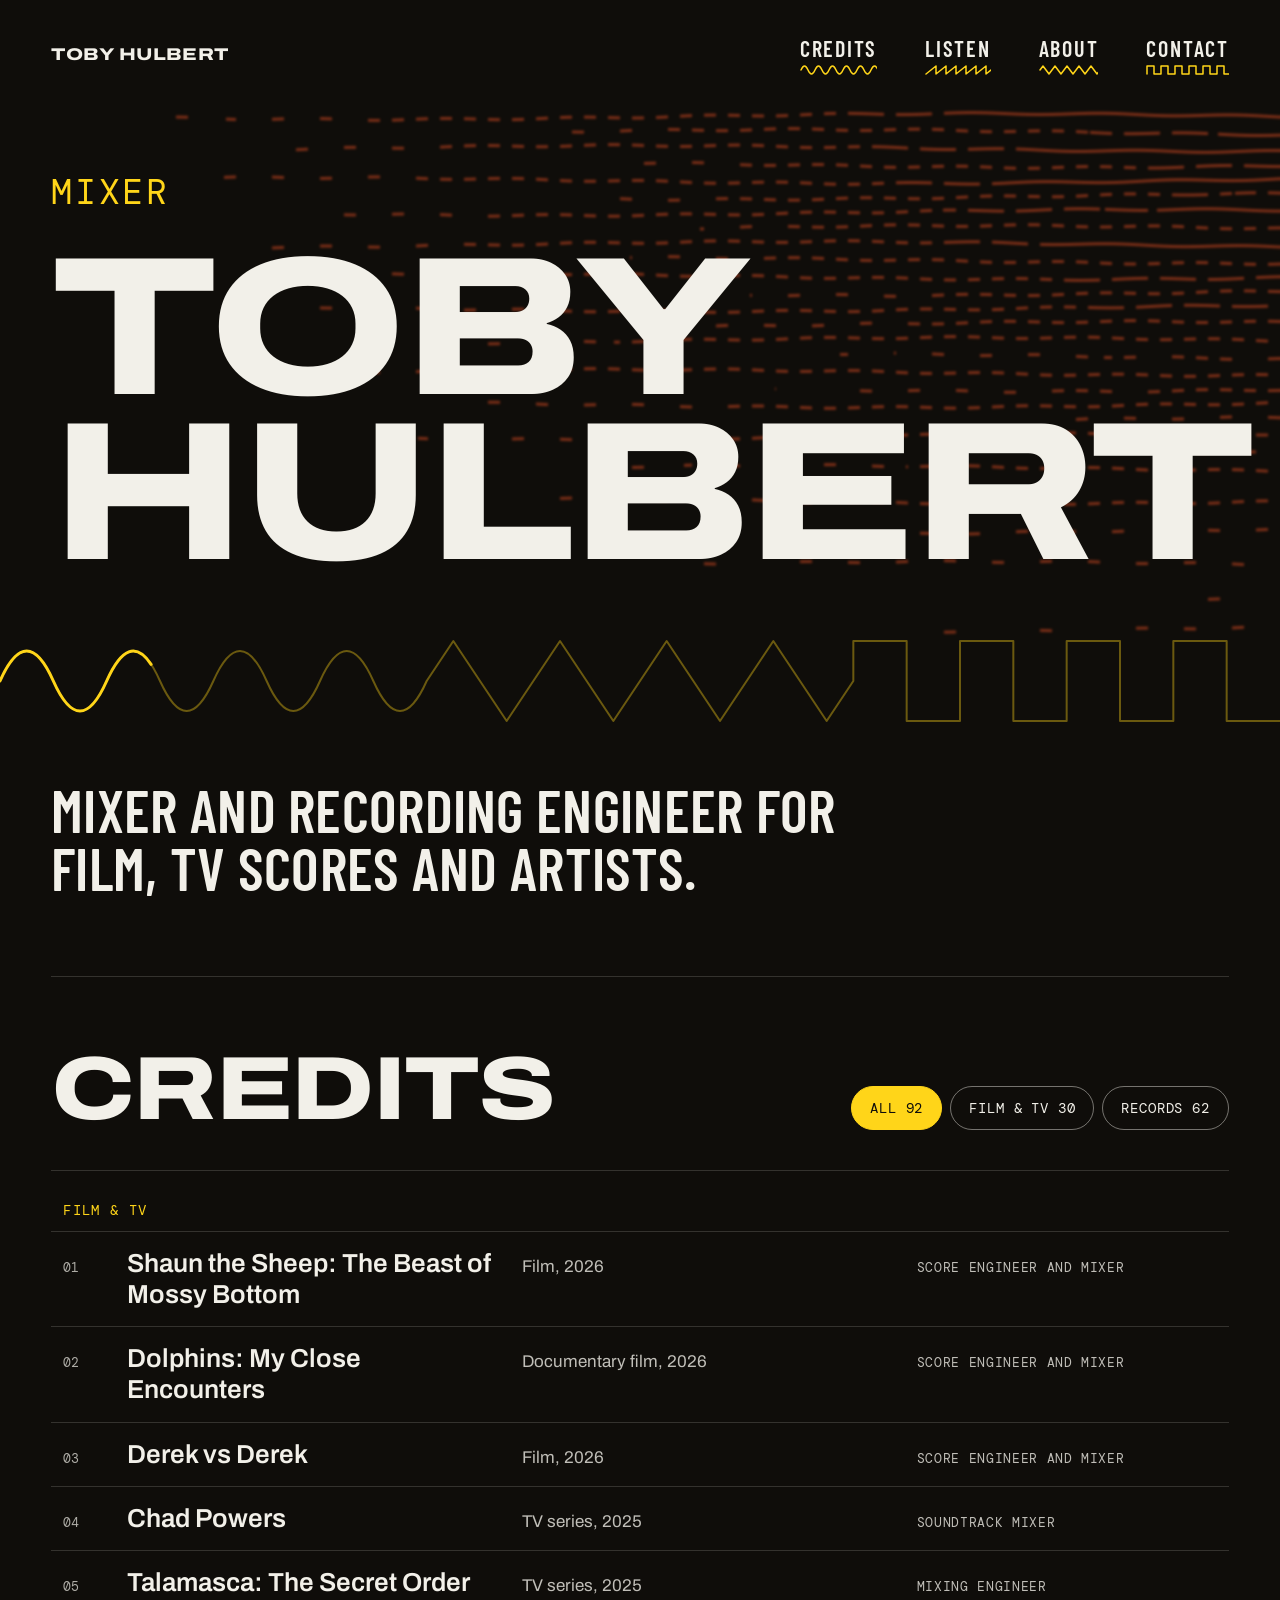
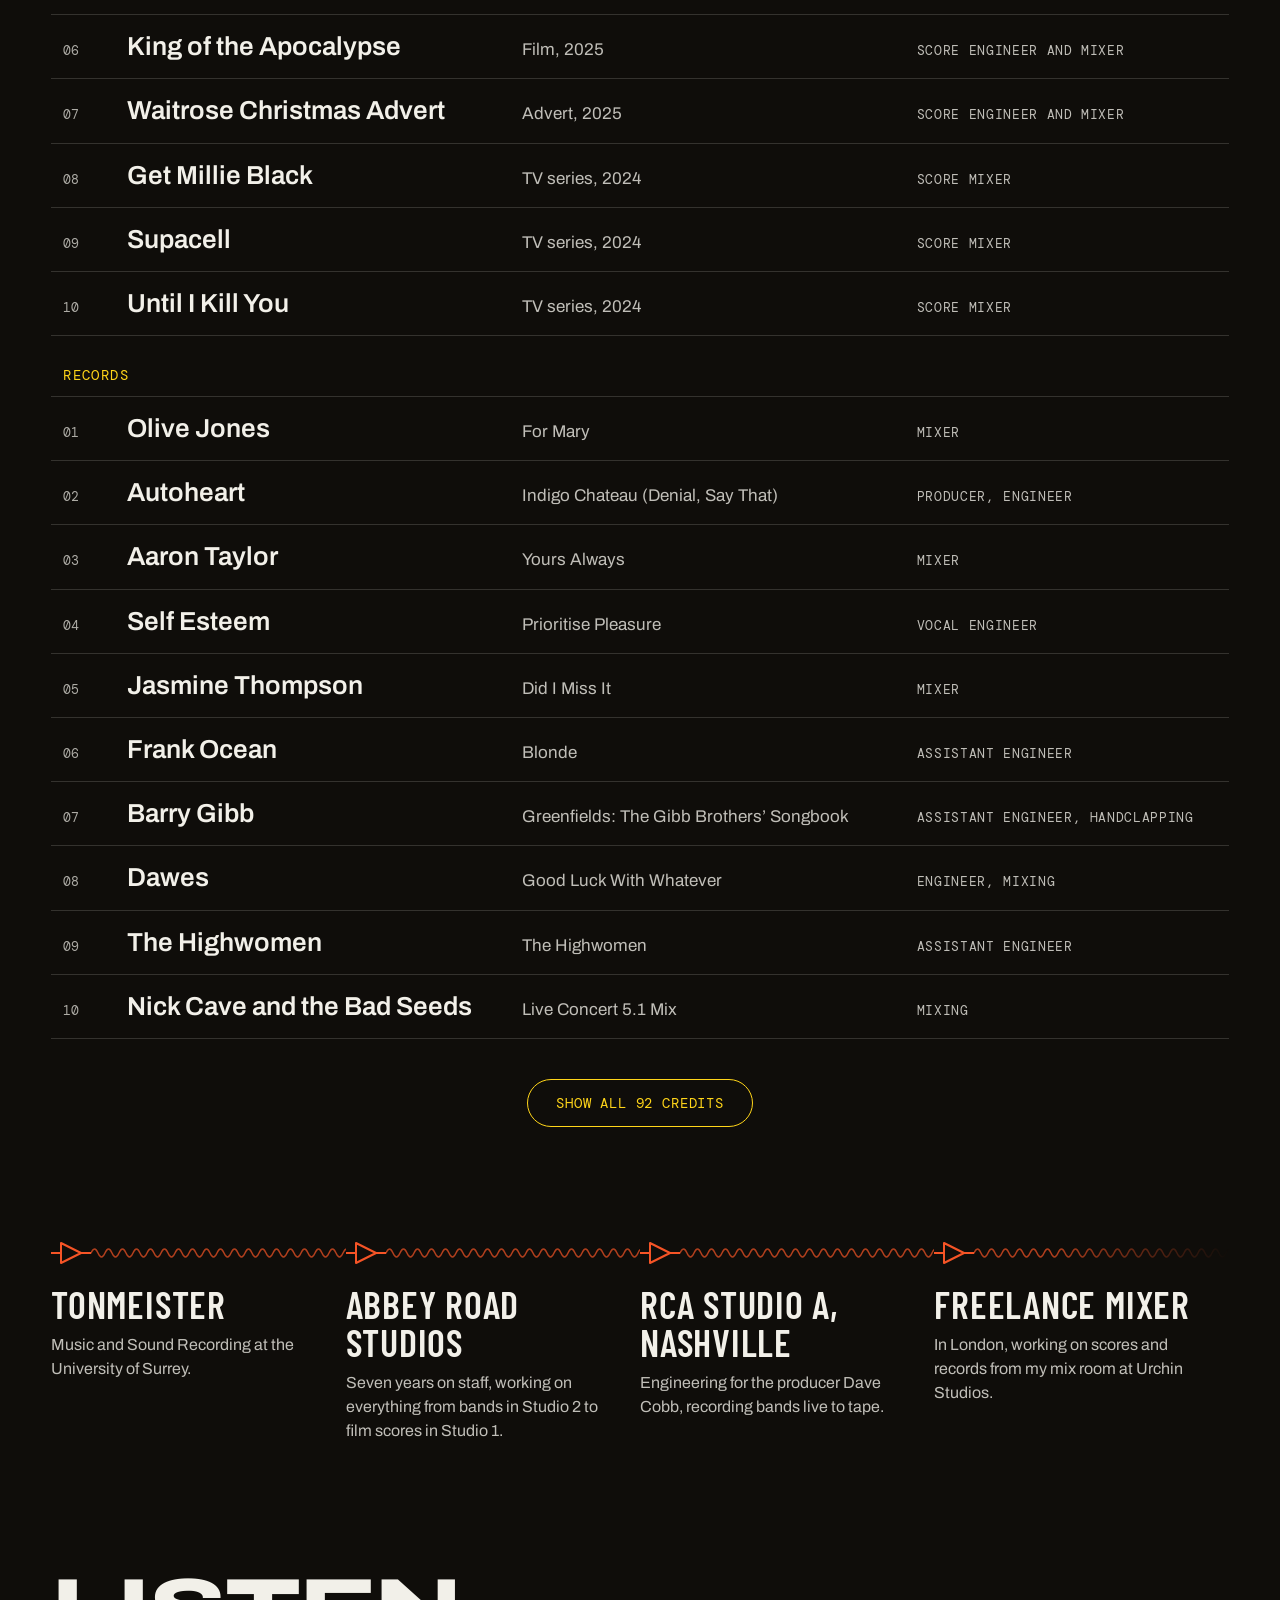
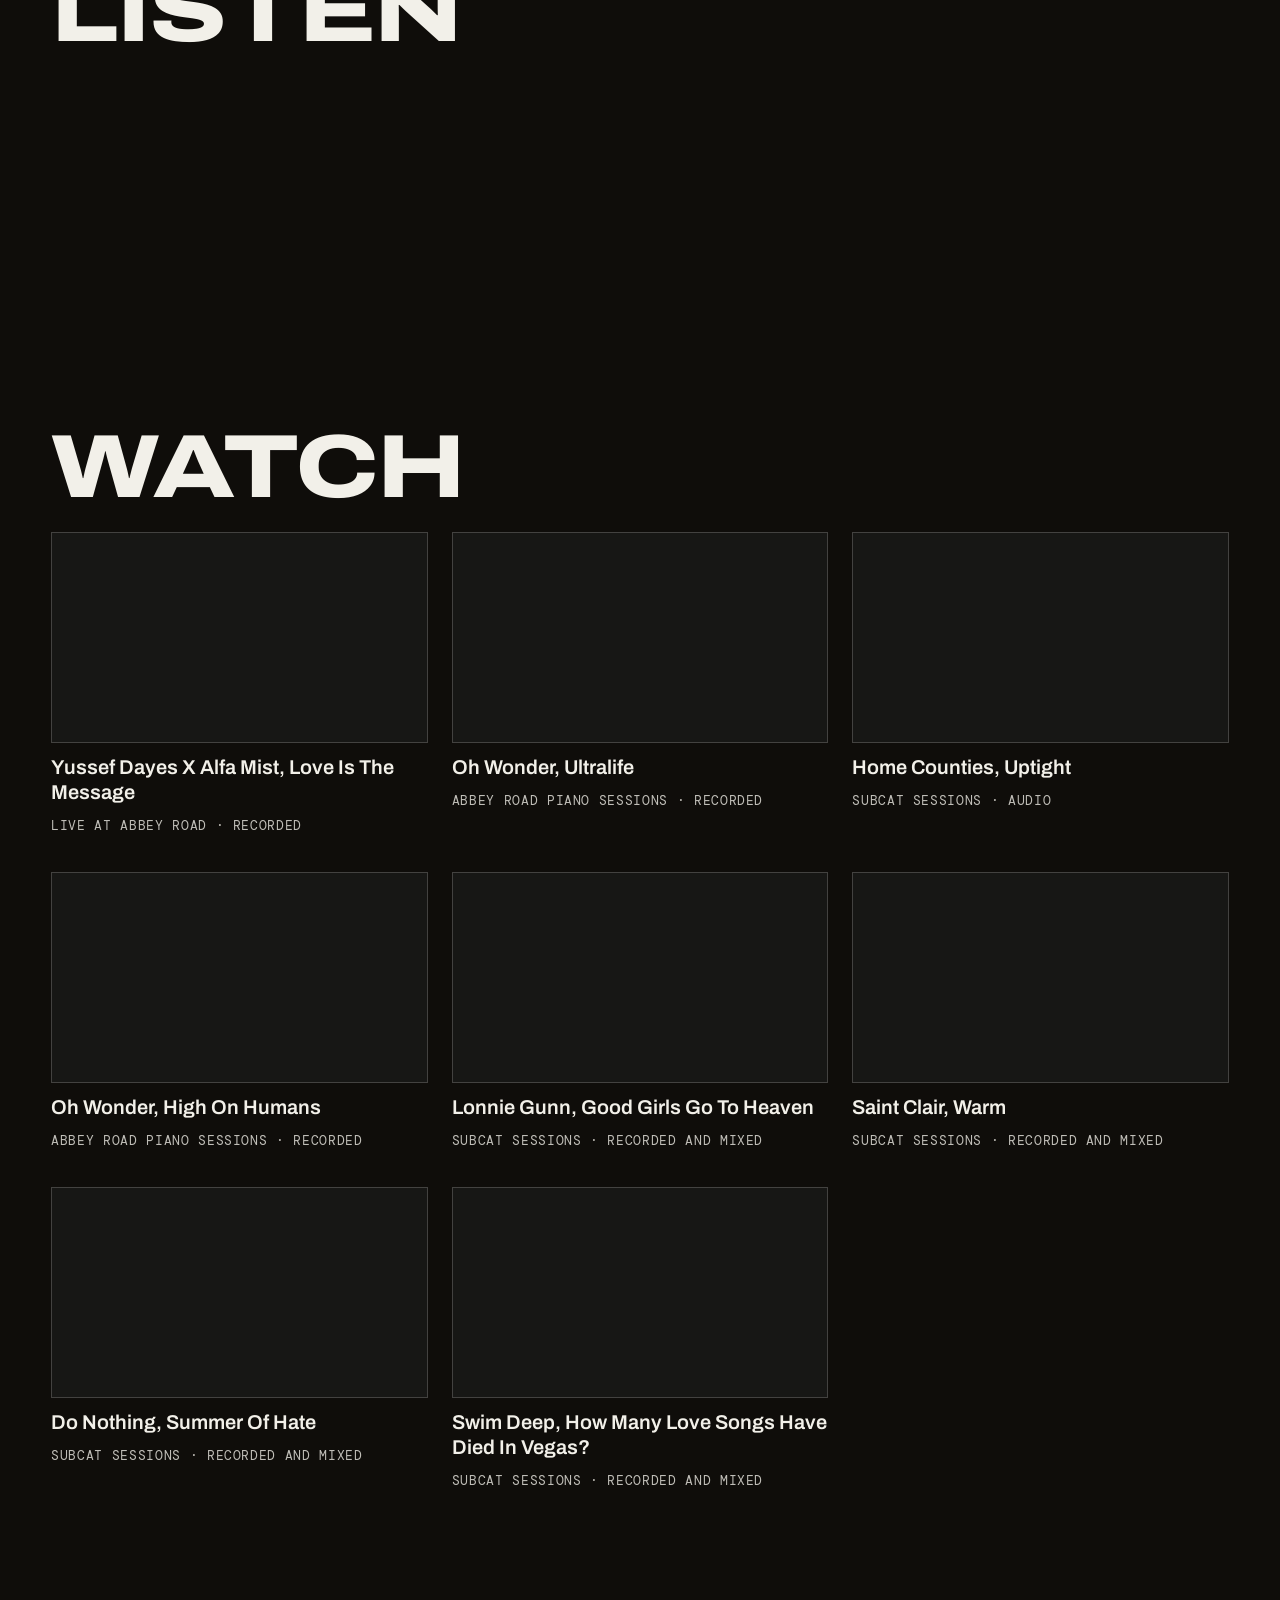
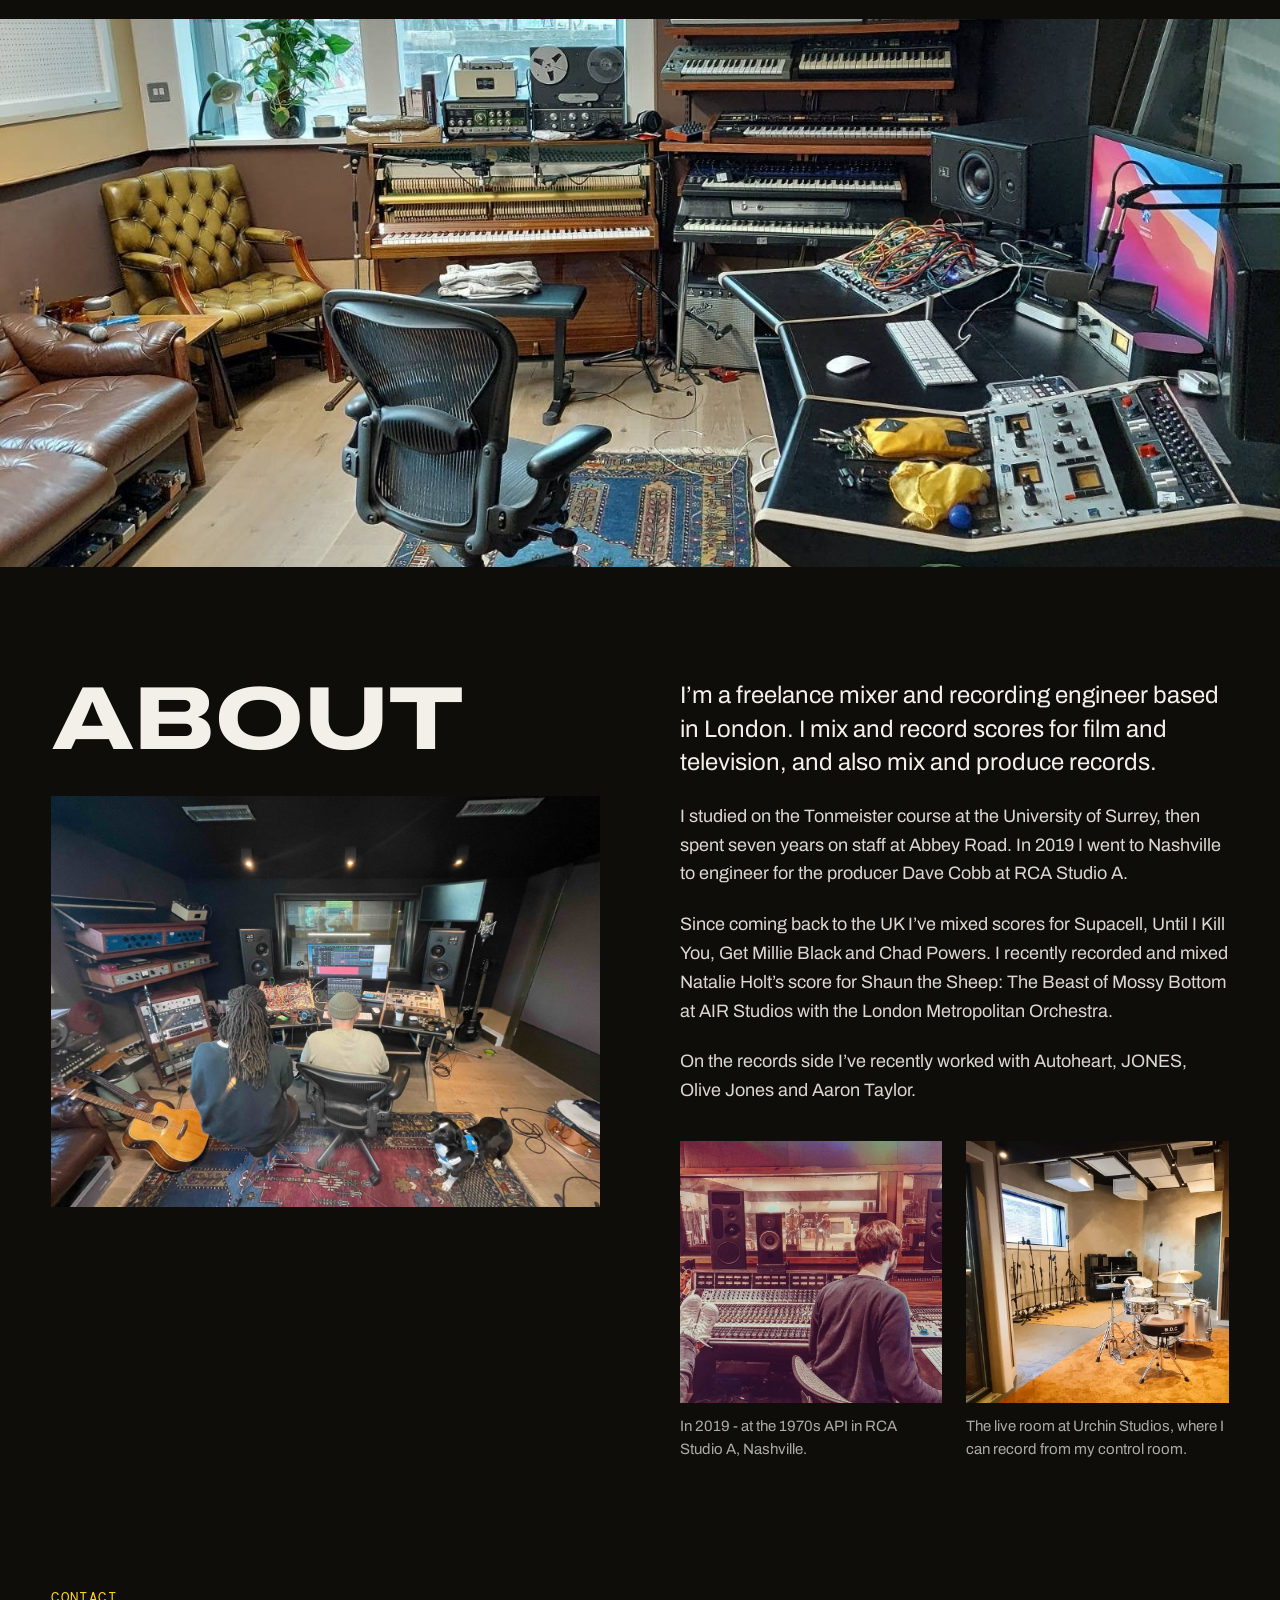
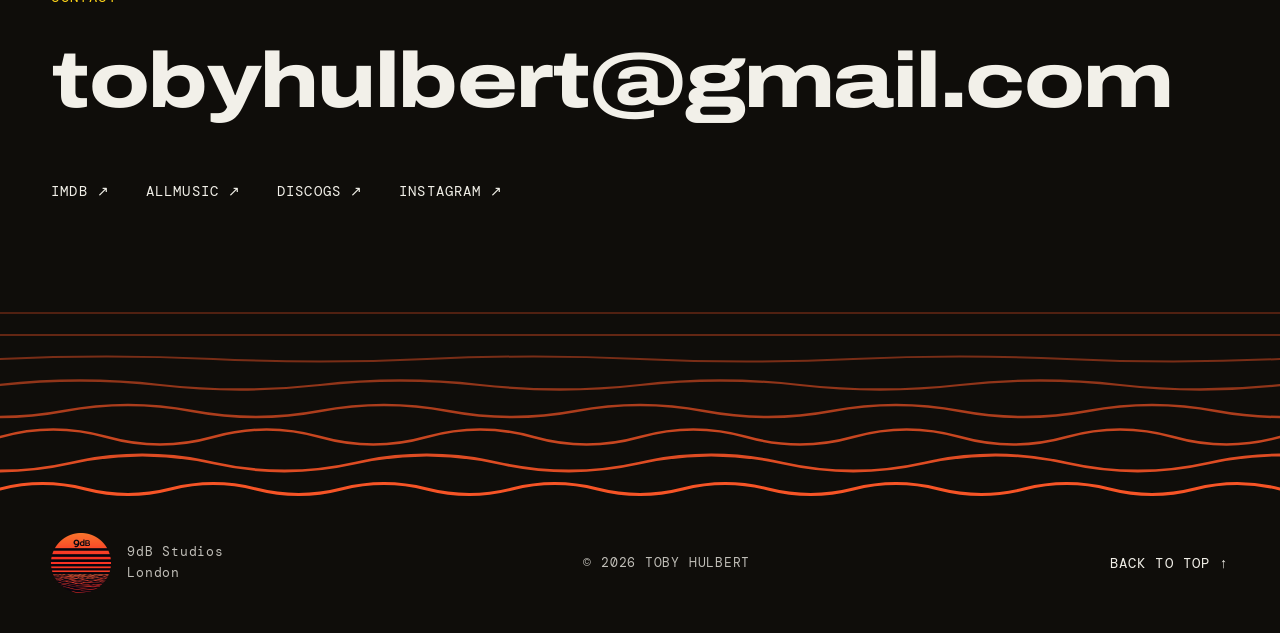
==== docs/index.html @ a00bea87 "Timeline: buffer symbol feeding a sine wave Co-Authored-By: Claude Fable 5.2 <noreply@anthropic.com>" ====
<!doctype html>
<html lang="en-GB">
<head>
<meta charset="utf-8">
<meta name="viewport" content="width=device-width, initial-scale=1">
<title>Toby Hulbert | Mixer</title>
<meta name="description" content="Toby Hulbert is a mixer and recording engineer for film, TV scores and artists, based in London.">
<link rel="canonical" href="https://tobyhulbert.co.uk/">
<meta name="theme-color" content="#0f0d0a">
<meta property="og:type" content="website">
<meta property="og:url" content="https://tobyhulbert.co.uk/">
<meta property="og:title" content="Toby Hulbert | Mixer">
<meta property="og:description" content="Mixer and recording engineer for film, TV scores and artists.">
<meta property="og:image" content="https://tobyhulbert.co.uk/images/site/studio-room.jpg">
<meta name="twitter:card" content="summary_large_image">
<link rel="apple-touch-icon" sizes="180x180" href="favicons/apple-touch-icon.png">
<link rel="icon" type="image/png" sizes="32x32" href="favicons/favicon-32x32.png">
<link rel="icon" type="image/png" sizes="16x16" href="favicons/favicon-16x16.png">
<link rel="shortcut icon" href="favicons/favicon.ico">
<link rel="preconnect" href="https://fonts.googleapis.com">
<link rel="preconnect" href="https://fonts.gstatic.com" crossorigin>
<link rel="stylesheet" href="https://fonts.googleapis.com/css2?family=Archivo:wdth,wght@62..125,100..900&family=Barlow+Condensed:wght@500;600&family=DM+Mono:wght@400;500&display=swap">
<link rel="stylesheet" href="css/site.css">
</head>
<body>

<header class="site-header pad">
  <div class="wrap">
    <a class="site-name" href="#top">Toby Hulbert</a>
    <nav class="site-nav" aria-label="Sections">
      <a href="#credits">Credits
        <svg aria-hidden="true"><path d="M1 7 q3.5 -8 7 0 t7 0 t7 0 t7 0 t7 0 t7 0 t7 0 t7 0 t7 0 t7 0 t7 0 t7 0 t7 0 t7 0 t7 0 t7 0"/></svg>
      </a>
      <a href="#listen">Listen
        <svg aria-hidden="true"><path d="M1 11 l10 -8 v8 l10 -8 v8 l10 -8 v8 l10 -8 v8 l10 -8 v8 l10 -8 v8 l10 -8 v8 l10 -8 v8 l10 -8 v8 l10 -8 v8 l10 -8 v8"/></svg>
      </a>
      <a href="#about">About
        <svg aria-hidden="true"><path d="M1 7 l3 -4 l6 8 l6 -8 l6 8 l6 -8 l6 8 l6 -8 l6 8 l6 -8 l6 8 l6 -8 l6 8 l6 -8 l6 8 l6 -8 l6 8 l6 -8 l6 8 l6 -8"/></svg>
      </a>
      <a href="#contact">Contact
        <svg aria-hidden="true"><path d="M1 11 v-8 h7 v8 h7 v-8 h7 v8 h7 v-8 h7 v8 h7 v-8 h7 v8 h7 v-8 h7 v8 h7 v-8 h7 v8 h7 v-8 h7 v8 h7 v-8 h7 v8 h7"/></svg>
      </a>
    </nav>
  </div>
</header>

<main>

<section class="hero" id="top">
  <img class="hero-lines" src="images/site/lines.png" alt="" aria-hidden="true">
  <div class="pad">
    <div class="wrap">
      <p class="tagline">Mixer</p>
      <h1>Toby<br>Hulbert</h1>
    </div>
  </div>
  <div class="hero-wave" aria-hidden="true">
    <svg viewBox="0 0 1440 120" preserveAspectRatio="none">
      <path class="base" d="M0 60 C20 20 40 20 60 60 S100 100 120 60 S160 20 180 60 S220 100 240 60 S280 20 300 60 S340 100 360 60 S400 20 420 60 S460 100 480 60 L510 20 L570 100 L630 20 L690 100 L750 20 L810 100 L870 20 L930 100 L960 60 V20 H1020 V100 H1080 V20 H1140 V100 H1200 V20 H1260 V100 H1320 V20 H1380 V100 H1440"/>
      <path class="pulse" pathLength="1000" d="M0 60 C20 20 40 20 60 60 S100 100 120 60 S160 20 180 60 S220 100 240 60 S280 20 300 60 S340 100 360 60 S400 20 420 60 S460 100 480 60 L510 20 L570 100 L630 20 L690 100 L750 20 L810 100 L870 20 L930 100 L960 60 V20 H1020 V100 H1080 V20 H1140 V100 H1200 V20 H1260 V100 H1320 V20 H1380 V100 H1440"/>
    </svg>
  </div>
  <div class="pad">
    <div class="wrap">
      <p class="statement">Mixer and recording engineer for film, TV scores and artists.</p>
    </div>
  </div>
</section>

<section class="credits pad" id="credits">
  <div class="wrap">
    <div class="credits-head">
      <h2 class="heading">Credits</h2>
      <div class="filters" role="group" aria-label="Filter credits">
        <button class="pill" type="button" data-filter="all" aria-pressed="true">All</button>
        <button class="pill" type="button" data-filter="film" aria-pressed="false">Film &amp; TV</button>
        <button class="pill" type="button" data-filter="records" aria-pressed="false">Records</button>
      </div>
    </div>
    <ol id="credit-list"></ol>
    <button class="pill pill-outline" type="button" id="credit-toggle" aria-expanded="false" hidden>Show all credits</button>
    <noscript><p class="lede">The full credits list needs JavaScript. See <a href="https://www.imdb.com/name/nm4782614/">IMDb</a> for film and TV credits.</p></noscript>
  </div>
</section>

<section class="career pad" aria-label="Career">
  <div class="wrap">
    <ol>
      <li>
        <div class="signal" aria-hidden="true">
          <svg class="buffer" width="40" height="28" viewBox="0 0 40 28"><path d="M0 14 H10 M30 14 H40 M10 4 V24 L30 14 Z"/></svg><svg class="sine" height="28"><path d="M0 14 q3.5 -8 7 0 t7 0 t7 0 t7 0 t7 0 t7 0 t7 0 t7 0 t7 0 t7 0 t7 0 t7 0 t7 0 t7 0 t7 0 t7 0 t7 0 t7 0 t7 0 t7 0 t7 0 t7 0 t7 0 t7 0 t7 0 t7 0 t7 0 t7 0 t7 0 t7 0 t7 0 t7 0 t7 0 t7 0 t7 0 t7 0 t7 0 t7 0 t7 0 t7 0 t7 0 t7 0 t7 0 t7 0 t7 0 t7 0 t7 0 t7 0 t7 0 t7 0 t7 0 t7 0 t7 0 t7 0 t7 0 t7 0 t7 0 t7 0 t7 0 t7 0 t7 0 t7 0 t7 0 t7 0 t7 0 t7 0 t7 0 t7 0 t7 0 t7 0 t7 0 t7 0 t7 0 t7 0 t7 0 t7 0 t7 0 t7 0 t7 0 t7 0 t7 0 t7 0 t7 0 t7 0 t7 0 t7 0 t7 0 t7 0 t7 0 t7 0 t7 0"/></svg>
        </div>
        <div class="step">
          <h3>Tonmeister</h3>
          <p>Music and Sound Recording at the University of Surrey.</p>
        </div>
      </li>
      <li>
        <div class="signal" aria-hidden="true">
          <svg class="buffer" width="40" height="28" viewBox="0 0 40 28"><path d="M0 14 H10 M30 14 H40 M10 4 V24 L30 14 Z"/></svg><svg class="sine" height="28"><path d="M0 14 q3.5 -8 7 0 t7 0 t7 0 t7 0 t7 0 t7 0 t7 0 t7 0 t7 0 t7 0 t7 0 t7 0 t7 0 t7 0 t7 0 t7 0 t7 0 t7 0 t7 0 t7 0 t7 0 t7 0 t7 0 t7 0 t7 0 t7 0 t7 0 t7 0 t7 0 t7 0 t7 0 t7 0 t7 0 t7 0 t7 0 t7 0 t7 0 t7 0 t7 0 t7 0 t7 0 t7 0 t7 0 t7 0 t7 0 t7 0 t7 0 t7 0 t7 0 t7 0 t7 0 t7 0 t7 0 t7 0 t7 0 t7 0 t7 0 t7 0 t7 0 t7 0 t7 0 t7 0 t7 0 t7 0 t7 0 t7 0 t7 0 t7 0 t7 0 t7 0 t7 0 t7 0 t7 0 t7 0 t7 0 t7 0 t7 0 t7 0 t7 0 t7 0 t7 0 t7 0 t7 0 t7 0 t7 0 t7 0 t7 0 t7 0 t7 0 t7 0 t7 0"/></svg>
        </div>
        <div class="step">
          <h3>Abbey Road Studios</h3>
          <p>Seven years on staff, working on everything from bands in Studio 2 to film scores in Studio 1.</p>
        </div>
      </li>
      <li>
        <div class="signal" aria-hidden="true">
          <svg class="buffer" width="40" height="28" viewBox="0 0 40 28"><path d="M0 14 H10 M30 14 H40 M10 4 V24 L30 14 Z"/></svg><svg class="sine" height="28"><path d="M0 14 q3.5 -8 7 0 t7 0 t7 0 t7 0 t7 0 t7 0 t7 0 t7 0 t7 0 t7 0 t7 0 t7 0 t7 0 t7 0 t7 0 t7 0 t7 0 t7 0 t7 0 t7 0 t7 0 t7 0 t7 0 t7 0 t7 0 t7 0 t7 0 t7 0 t7 0 t7 0 t7 0 t7 0 t7 0 t7 0 t7 0 t7 0 t7 0 t7 0 t7 0 t7 0 t7 0 t7 0 t7 0 t7 0 t7 0 t7 0 t7 0 t7 0 t7 0 t7 0 t7 0 t7 0 t7 0 t7 0 t7 0 t7 0 t7 0 t7 0 t7 0 t7 0 t7 0 t7 0 t7 0 t7 0 t7 0 t7 0 t7 0 t7 0 t7 0 t7 0 t7 0 t7 0 t7 0 t7 0 t7 0 t7 0 t7 0 t7 0 t7 0 t7 0 t7 0 t7 0 t7 0 t7 0 t7 0 t7 0 t7 0 t7 0 t7 0 t7 0 t7 0"/></svg>
        </div>
        <div class="step">
          <h3>RCA Studio A, Nashville</h3>
          <p>Engineering for the producer Dave Cobb, recording bands live to tape.</p>
        </div>
      </li>
      <li>
        <div class="signal" aria-hidden="true">
          <svg class="buffer" width="40" height="28" viewBox="0 0 40 28"><path d="M0 14 H10 M30 14 H40 M10 4 V24 L30 14 Z"/></svg><svg class="sine" height="28"><path d="M0 14 q3.5 -8 7 0 t7 0 t7 0 t7 0 t7 0 t7 0 t7 0 t7 0 t7 0 t7 0 t7 0 t7 0 t7 0 t7 0 t7 0 t7 0 t7 0 t7 0 t7 0 t7 0 t7 0 t7 0 t7 0 t7 0 t7 0 t7 0 t7 0 t7 0 t7 0 t7 0 t7 0 t7 0 t7 0 t7 0 t7 0 t7 0 t7 0 t7 0 t7 0 t7 0 t7 0 t7 0 t7 0 t7 0 t7 0 t7 0 t7 0 t7 0 t7 0 t7 0 t7 0 t7 0 t7 0 t7 0 t7 0 t7 0 t7 0 t7 0 t7 0 t7 0 t7 0 t7 0 t7 0 t7 0 t7 0 t7 0 t7 0 t7 0 t7 0 t7 0 t7 0 t7 0 t7 0 t7 0 t7 0 t7 0 t7 0 t7 0 t7 0 t7 0 t7 0 t7 0 t7 0 t7 0 t7 0 t7 0 t7 0 t7 0 t7 0 t7 0 t7 0"/></svg>
        </div>
        <div class="step">
          <h3>Freelance Mixer</h3>
          <p>In London, working on scores and records from my mix room at Urchin Studios.</p>
        </div>
      </li>
    </ol>
  </div>
</section>

<section class="listen pad" id="listen">
  <div class="wrap">
    <div class="two-col">
      <div class="stack">
        <h2 class="heading">Listen</h2>
      </div>
      <iframe class="playlist" title="Toby Mixes playlist on Spotify" src="https://open.spotify.com/embed/playlist/4mS1HauKUIBTxwOdk1Ul7H?utm_source=generator&amp;theme=0" loading="lazy" allow="autoplay; clipboard-write; encrypted-media; fullscreen; picture-in-picture"></iframe>
    </div>
    <div class="stack">
      <h2 class="heading">Watch</h2>
      <div class="video-grid" id="video-grid"></div>
    </div>
  </div>
</section>

<img class="wide-photo" src="images/site/studio-room.jpg" alt="The mix room in daylight: the desk on the right, an upright piano and a wall of synths behind it, and a leather armchair by the window" loading="lazy" width="1600" height="900">

<section class="about pad" id="about">
  <div class="wrap two-col">
    <div class="stack">
      <h2 class="heading">About</h2>
      <img class="about-photo" src="images/site/studio-session.jpg" alt="Two people working at the mixing desk, seen from behind, with a dog sitting on the rug" loading="lazy" width="1400" height="1050">
    </div>
    <div class="about-text">
      <p>I’m a freelance mixer and recording engineer based in London. I mix and record scores for film and television, and also mix and produce records.</p>
      <p>I studied on the Tonmeister course at the University of Surrey, then spent seven years on staff at Abbey Road. In 2019 I went to Nashville to engineer for the producer Dave Cobb at RCA Studio A.</p>
      <p>Since coming back to the UK I’ve mixed scores for Supacell, Until I Kill You, Get Millie Black and Chad Powers. I recently recorded and mixed Natalie Holt’s score for Shaun the Sheep: The Beast of Mossy Bottom at AIR Studios with the London Metropolitan Orchestra.</p>
      <p>On the records side I’ve recently worked with Autoheart, JONES, Olive Jones and Aaron Taylor.</p>
      <div class="about-figures">
        <figure>
          <img src="images/site/nashville-desk.jpg" alt="Toby from behind at a large analogue mixing desk, with two musicians visible through the control room window" loading="lazy" width="1062" height="993">
          <figcaption>In 2019 - at the 1970s API in RCA Studio A, Nashville.</figcaption>
        </figure>
        <figure>
          <img src="images/site/live-room.jpg" alt="The live room: a drum kit on an orange rug, an upright piano and a row of microphone stands" loading="lazy" width="1400" height="788">
          <figcaption>The live room at Urchin Studios, where I can record from my control room.</figcaption>
        </figure>
      </div>
    </div>
  </div>
</section>

<section class="contact pad" id="contact">
  <div class="wrap">
    <h2 class="label">Contact</h2>
    <a class="email" href="&#109;&#97;&#105;&#108;&#116;&#111;&#58;&#116;&#111;&#98;&#121;&#104;&#117;&#108;&#98;&#101;&#114;&#116;&#64;&#103;&#109;&#97;&#105;&#108;&#46;&#99;&#111;&#109;">&#116;&#111;&#98;&#121;&#104;&#117;&#108;&#98;&#101;&#114;&#116;&#64;&#103;&#109;&#97;&#105;&#108;&#46;&#99;&#111;&#109;</a>
    <nav class="profiles" aria-label="Profiles">
      <a href="https://www.imdb.com/name/nm4782614/" rel="noopener">IMDb ↗</a>
      <a href="https://www.allmusic.com/artist/toby-hulbert-mn0001698943/credits" rel="noopener">AllMusic ↗</a>
      <a href="https://www.discogs.com/artist/3069150-Toby-Hulbert" rel="noopener">Discogs ↗</a>
      <a href="https://www.instagram.com/toby.hulbert/" rel="noopener">Instagram ↗</a>
    </nav>
  </div>
</section>

</main>

<div class="band" aria-hidden="true">
  <svg viewBox="0 0 1440 200" preserveAspectRatio="none">
    <path d="M0 12 H1440" style="stroke-width:2;stroke-opacity:.28"/>
    <path d="M0 34 H1440" style="stroke-width:2;stroke-opacity:.36"/>
    <path d="M0 58 q120 -5 240 0 t240 0 t240 0 t240 0 t240 0 t240 0" style="stroke-width:2;stroke-opacity:.46"/>
    <path d="M0 84 q90 -9 180 0 t180 0 t180 0 t180 0 t180 0 t180 0 t180 0 t180 0" style="stroke-width:2.25;stroke-opacity:.56"/>
    <path d="M-72 110 q72 12 144 0 t144 0 t144 0 t144 0 t144 0 t144 0 t144 0 t144 0 t144 0 t144 0 t144 0" style="stroke-width:2.5;stroke-opacity:.68"/>
    <path d="M0 136 q60 -15 120 0 t120 0 t120 0 t120 0 t120 0 t120 0 t120 0 t120 0 t120 0 t120 0 t120 0 t120 0" style="stroke-width:2.5;stroke-opacity:.8"/>
    <path d="M-80 162 q80 16 160 0 t160 0 t160 0 t160 0 t160 0 t160 0 t160 0 t160 0 t160 0 t160 0" style="stroke-width:2.75;stroke-opacity:.9"/>
    <path d="M0 188 q48 -11 96 0 t96 0 t96 0 t96 0 t96 0 t96 0 t96 0 t96 0 t96 0 t96 0 t96 0 t96 0 t96 0 t96 0 t96 0" style="stroke-width:3"/>
  </svg>
</div>

<footer class="site-footer pad">
  <div class="wrap">
    <div class="ninedb">
      <img src="images/site/9db-logo.png" alt="9dB Studios logo" width="60" height="60">
      <span>9dB Studios<br>London</span>
    </div>
    <span class="copyright">© <span id="year">2026</span> Toby Hulbert</span>
    <a class="to-top" href="#top">Back to top ↑</a>
  </div>
</footer>

<img id="credit-art" alt="" aria-hidden="true">

<script src="js/credits.js"></script>
<script src="js/site.js"></script>
</body>
</html>
---- docs/css/site.css ----
:root {
  --bg: #0f0d0a;
  --ink: #f2f0e9;
  --ink-soft: #d9d7d0;
  --yellow: #ffd519;
  --orange: #f65426;
  --rule: rgba(242, 240, 233, 0.16);
  --gutter: clamp(20px, 4vw, 56px);
  --display: "Archivo", system-ui, sans-serif;
  --condensed: "Barlow Condensed", "Archivo", sans-serif;
  --mono: "DM Mono", ui-monospace, monospace;
}

* { box-sizing: border-box; }
html { scroll-behavior: smooth; -webkit-text-size-adjust: 100%; }
body {
  margin: 0;
  background: var(--bg);
  color: var(--ink);
  font-family: var(--display);
  overflow-x: hidden;
}
a { color: inherit; text-decoration: none; }
a:hover { color: var(--yellow); }
a:focus-visible, button:focus-visible { outline: 2px solid var(--yellow); outline-offset: 3px; }
img { max-width: 100%; height: auto; }
h1, h2, h3, p, ol { margin: 0; }
ol { list-style: none; padding: 0; }

.wrap { max-width: 1328px; margin: 0 auto; }
.pad { padding-left: var(--gutter); padding-right: var(--gutter); }

.heading {
  font-size: clamp(44px, 7vw, 96px);
  line-height: 0.9;
  font-weight: 800;
  font-stretch: 125%;
  letter-spacing: -0.02em;
  text-transform: uppercase;
}
.label {
  font-family: var(--mono);
  font-size: 14px;
  font-weight: 400;
  letter-spacing: 0.1em;
  text-transform: uppercase;
  color: var(--yellow);
}
.lede { max-width: 480px; font-size: 20px; line-height: 1.5; color: var(--ink-soft); }

/* Header */
.site-header .wrap {
  display: flex; flex-wrap: wrap; align-items: center; justify-content: space-between;
  gap: 16px 32px; padding: 28px 0;
}
.site-name { font-size: 17px; font-weight: 800; font-stretch: 125%; letter-spacing: 0.02em; text-transform: uppercase; }
.site-nav { display: flex; flex-wrap: wrap; gap: 12px 48px; }
.site-nav a {
  position: relative; display: block; padding: 8px 0 20px;
  font-family: var(--condensed); font-size: 22px; font-weight: 600; line-height: 1.1;
  letter-spacing: 0.08em; text-transform: uppercase;
}
.site-nav svg {
  position: absolute; left: 0; bottom: 3px; width: 100%; height: 14px; overflow: hidden;
  fill: none; stroke: var(--yellow); stroke-width: 1.5; stroke-linecap: round; stroke-linejoin: round;
}

/* Hero */
.hero { position: relative; padding: 64px 0 80px; }
.hero-lines {
  position: absolute; z-index: -1; top: 0; right: 0; width: 1200px; max-width: none; height: 600px;
  opacity: 0.5; pointer-events: none; transform-origin: 100% 0;
  animation: wow 11s ease-in-out infinite;
}
.hero .wrap { display: flex; flex-direction: column; gap: 32px; }
.tagline {
  font-family: var(--mono); font-size: clamp(22px, 2.7vw, 38px); line-height: 1.2;
  letter-spacing: 0.08em; text-transform: uppercase; color: var(--yellow);
}
.hero h1 {
  font-size: clamp(60px, 15.4vw, 222px); line-height: 0.84; font-weight: 800; font-stretch: 125%;
  letter-spacing: -0.025em; text-transform: uppercase;
}
.hero-wave { position: relative; height: 120px; margin: 44px 0 40px; }
.hero-wave svg { position: absolute; inset: 0; width: 100%; height: 100%; fill: none; }
.hero-wave path { stroke: var(--yellow); vector-effect: non-scaling-stroke; stroke-linejoin: round; }
.hero-wave .base { stroke-opacity: 0.38; stroke-width: 2; }
.hero-wave .pulse { stroke-width: 3; stroke-linecap: round; stroke-dasharray: 90 910; animation: pulse 7s linear infinite; }
.statement {
  max-width: 860px; font-family: var(--condensed); font-size: clamp(36px, 4.6vw, 66px);
  line-height: 0.98; font-weight: 600; letter-spacing: 0.005em; text-transform: uppercase;
}

/* Credits */
.credits .wrap { padding-top: 72px; border-top: 1px solid var(--rule); display: flex; flex-direction: column; gap: 40px; }
.credits-head { display: flex; flex-wrap: wrap; align-items: flex-end; justify-content: space-between; gap: 24px 40px; }
.filters { display: flex; flex-wrap: wrap; gap: 8px; }
.pill {
  min-height: 44px; padding: 0 18px; border-radius: 999px; border: 1px solid rgba(242, 240, 233, 0.45);
  background: transparent; color: var(--ink); font-family: var(--mono); font-size: 14px;
  letter-spacing: 0.06em; text-transform: uppercase; cursor: pointer;
}
.pill[aria-pressed="true"] { background: var(--yellow); border-color: var(--yellow); color: #0d0d0b; }
.pill-outline { align-self: center; min-height: 48px; padding: 0 28px; border-color: var(--yellow); color: var(--yellow); }
#credit-list { border-bottom: 1px solid var(--rule); }
.credit-heading {
  padding: 30px 12px 12px; border-top: 1px solid var(--rule);
  font-family: var(--mono); font-size: 14px; letter-spacing: 0.1em; text-transform: uppercase; color: var(--yellow);
}
.credit {
  display: flex; flex-wrap: wrap; align-items: baseline; gap: 6px 24px; padding: 16px 12px;
  border-top: 1px solid var(--rule); transition: background 0.18s ease, color 0.18s ease;
}
.credit:hover { background: var(--yellow); color: #0d0d0b; }
.credit-n { flex: 0 0 40px; font-family: var(--mono); font-size: 13px; opacity: 0.7; }
.credit-title { flex: 1 1 300px; font-size: 26px; line-height: 1.2; font-weight: 600; }
.credit-project { flex: 1 1 300px; font-size: 17px; line-height: 1.3; opacity: 0.78; }
.credit-role { flex: 0 1 300px; font-family: var(--mono); font-size: 13px; letter-spacing: 0.05em; text-transform: uppercase; opacity: 0.78; }
.credit:hover .credit-n, .credit:hover .credit-project, .credit:hover .credit-role { opacity: 1; }
#credit-art {
  position: fixed; z-index: 20; top: 0; left: 0; width: 220px; height: auto; max-height: 330px; object-fit: cover;
  pointer-events: none; opacity: 0; transition: opacity 0.15s ease; box-shadow: 0 18px 50px rgba(0, 0, 0, 0.6);
}
#credit-art.is-on { opacity: 1; }

/* Career line */
.career .wrap { padding-top: 112px; }
.career ol { display: grid; grid-template-columns: repeat(auto-fit, minmax(230px, 1fr)); gap: 44px 0; }
.career li { display: flex; flex-direction: column; gap: 18px; }
.signal { display: flex; align-items: center; height: 28px; }
.signal svg { fill: none; stroke: var(--orange); stroke-linecap: round; stroke-linejoin: round; }
.signal .buffer { flex: 0 0 40px; stroke-width: 2; }
.signal .sine { flex: 1 1 auto; min-width: 0; height: 28px; overflow: hidden; stroke-width: 1.5; stroke-opacity: 0.7; }
.career li:last-child .sine { -webkit-mask-image: linear-gradient(90deg, #000 30%, transparent); mask-image: linear-gradient(90deg, #000 30%, transparent); }
.step { display: flex; flex-direction: column; gap: 10px; padding-right: 28px; }
.step h3 { font-family: var(--condensed); font-size: 38px; line-height: 1; font-weight: 600; letter-spacing: 0.02em; text-transform: uppercase; }
.step p { font-size: 16px; line-height: 1.5; opacity: 0.78; }

/* Listen and watch */
.listen .wrap { padding-top: 128px; display: flex; flex-direction: column; gap: 104px; }
.two-col { display: grid; grid-template-columns: repeat(auto-fit, minmax(300px, 1fr)); gap: 40px 80px; align-items: start; }
.stack { display: flex; flex-direction: column; gap: 24px; }
.playlist { width: 100%; height: 352px; border: 0; border-radius: 12px; }
.video-grid { display: grid; grid-template-columns: repeat(auto-fit, minmax(280px, 1fr)); gap: 36px 24px; }
.video { display: flex; flex-direction: column; gap: 12px; }
.video-frame { position: relative; aspect-ratio: 16 / 9; background: #171715; border: 1px solid rgba(242, 240, 233, 0.2); }
.video-frame iframe { position: absolute; inset: 0; width: 100%; height: 100%; border: 0; }
.video-title { font-size: 20px; line-height: 1.25; font-weight: 600; }
.video-note { font-family: var(--mono); font-size: 13px; line-height: 1.4; letter-spacing: 0.05em; text-transform: uppercase; opacity: 0.78; }

/* Photo and about */
.wide-photo { display: block; width: 100%; aspect-ratio: 21 / 9; object-fit: cover; object-position: center 60%; margin-top: 128px; }
.about .wrap { padding-top: 112px; }
.about .stack { gap: 36px; }
.about-photo { display: block; width: 100%; aspect-ratio: 4 / 3; object-fit: cover; }
.about-text { display: flex; flex-direction: column; gap: 22px; font-size: 18px; line-height: 1.6; color: var(--ink-soft); }
.about-text p:first-child { font-size: 24px; line-height: 1.4; color: var(--ink); }
.about-figures { margin-top: 14px; display: grid; grid-template-columns: repeat(auto-fit, minmax(200px, 1fr)); gap: 24px; }
.about-figures figure { margin: 0; display: flex; flex-direction: column; gap: 12px; }
.about-figures img { display: block; width: 100%; aspect-ratio: 1 / 1; object-fit: cover; }
.about-figures figcaption { font-size: 15px; line-height: 1.5; opacity: 0.78; }

/* Contact */
.contact .wrap { padding: 128px 0 88px; display: flex; flex-direction: column; gap: 36px; }
.email { font-size: clamp(26px, 6.1vw, 88px); line-height: 1; font-weight: 800; font-stretch: 125%; letter-spacing: -0.02em; overflow-wrap: anywhere; }
.profiles { display: flex; flex-wrap: wrap; gap: 4px 36px; padding-top: 12px; }
.profiles a, .to-top { display: flex; align-items: center; min-height: 44px; font-family: var(--mono); font-size: 14px; letter-spacing: 0.08em; text-transform: uppercase; }

/* Footer */
.band { height: 200px; }
.band svg { display: block; width: 100%; height: 100%; fill: none; stroke: var(--orange); stroke-linecap: round; }
.band path { vector-effect: non-scaling-stroke; }
.site-footer .wrap {
  padding: 32px 0 40px; display: flex; flex-wrap: wrap; align-items: center; justify-content: space-between;
  gap: 16px 32px; font-family: var(--mono); font-size: 13px; letter-spacing: 0.06em;
}
.ninedb { display: flex; align-items: center; gap: 16px; line-height: 1.6; }
.ninedb img { width: 60px; height: 60px; }
.ninedb span, .copyright { opacity: 0.78; }
.copyright { text-transform: uppercase; }

@keyframes pulse { from { stroke-dashoffset: 1000; } to { stroke-dashoffset: 0; } }
@keyframes wow {
  0%, 100% { transform: translateX(0) skewX(0deg); }
  19% { transform: translateX(-6px) skewX(-0.5deg); }
  37% { transform: translateX(3px) skewX(0.2deg); }
  58% { transform: translateX(-2px) skewX(0.5deg); }
  81% { transform: translateX(5px) skewX(-0.3deg); }
}

@media (max-width: 600px) {
  .hero-lines { width: 640px; height: 320px; opacity: 0.38; }
  .hero-wave { height: 80px; }
  .site-nav { gap: 8px 28px; }
  .site-nav a { font-size: 19px; }
  .credit-title { font-size: 22px; }
  .wide-photo { aspect-ratio: 4 / 3; }
}

@media (prefers-reduced-motion: reduce) {
  html { scroll-behavior: auto; }
  .hero-lines, .hero-wave .pulse { animation: none; }
  .credit, #credit-art { transition: none; }
}
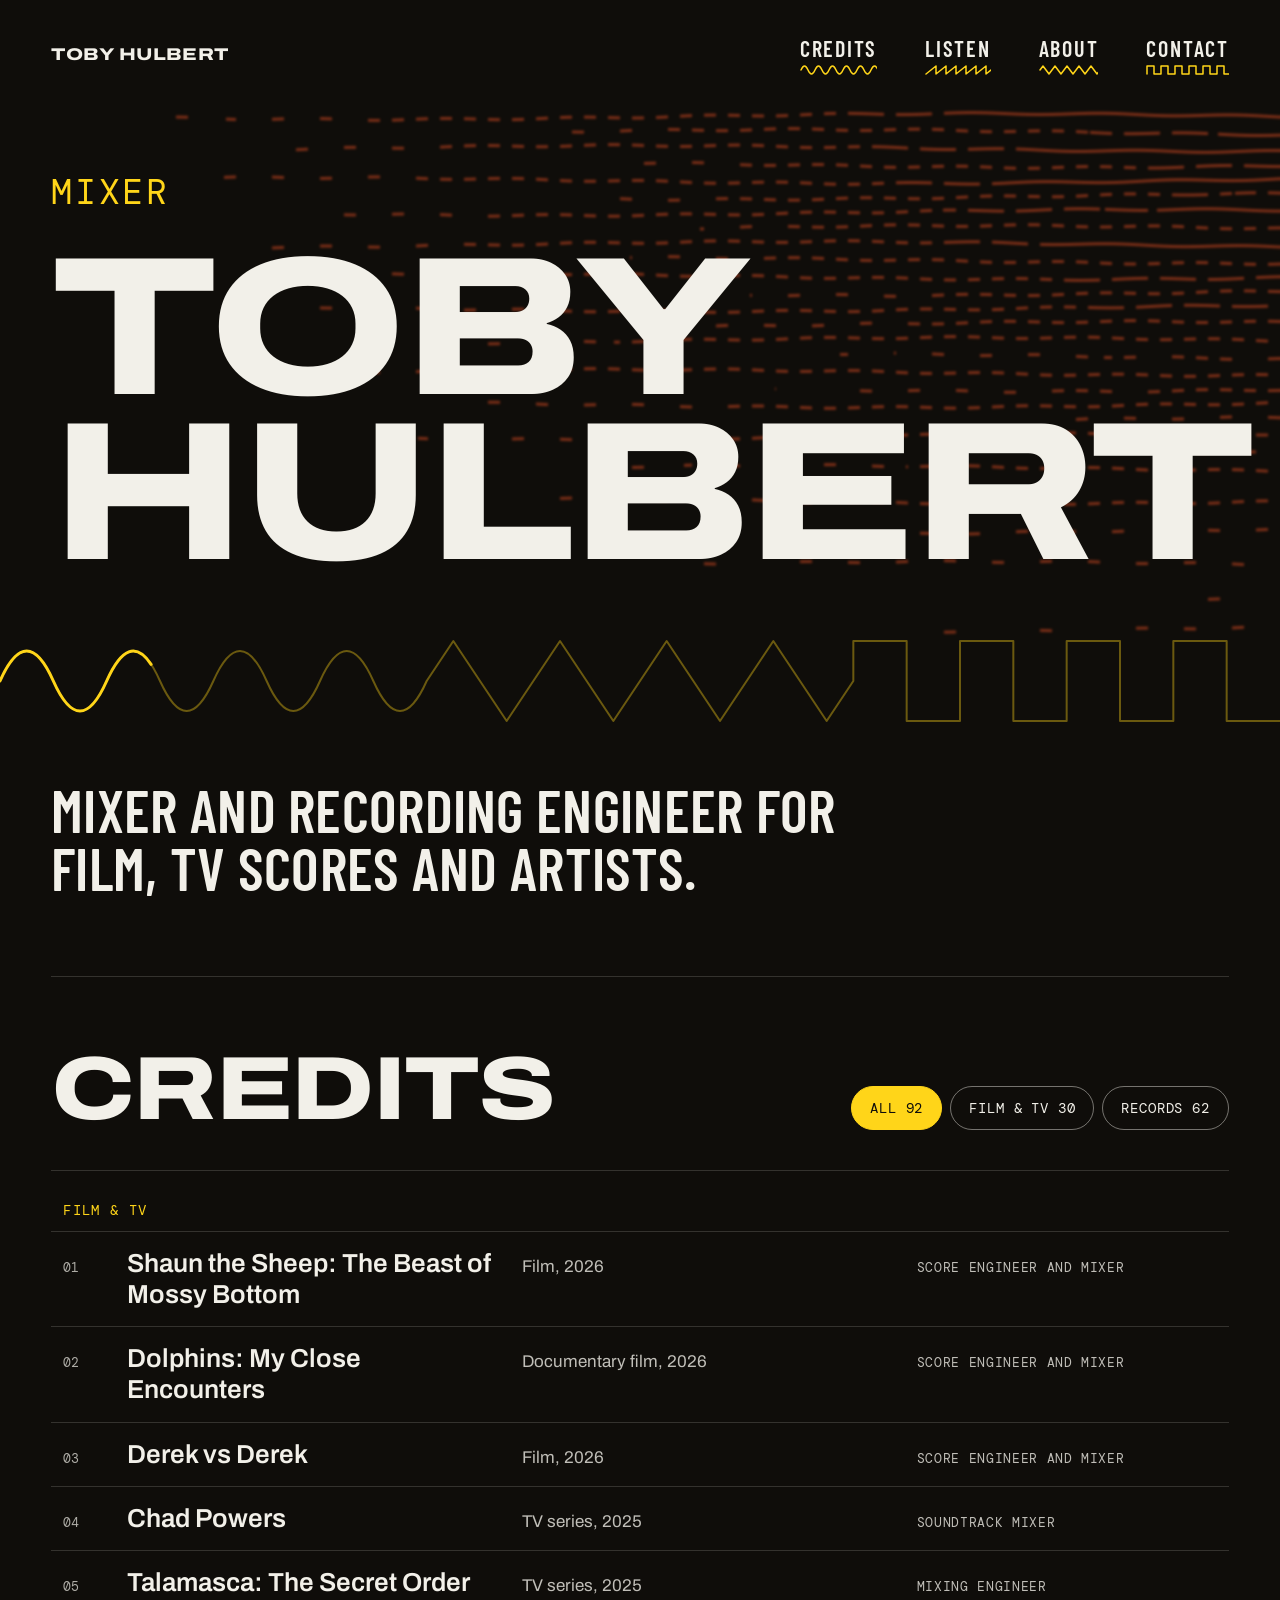
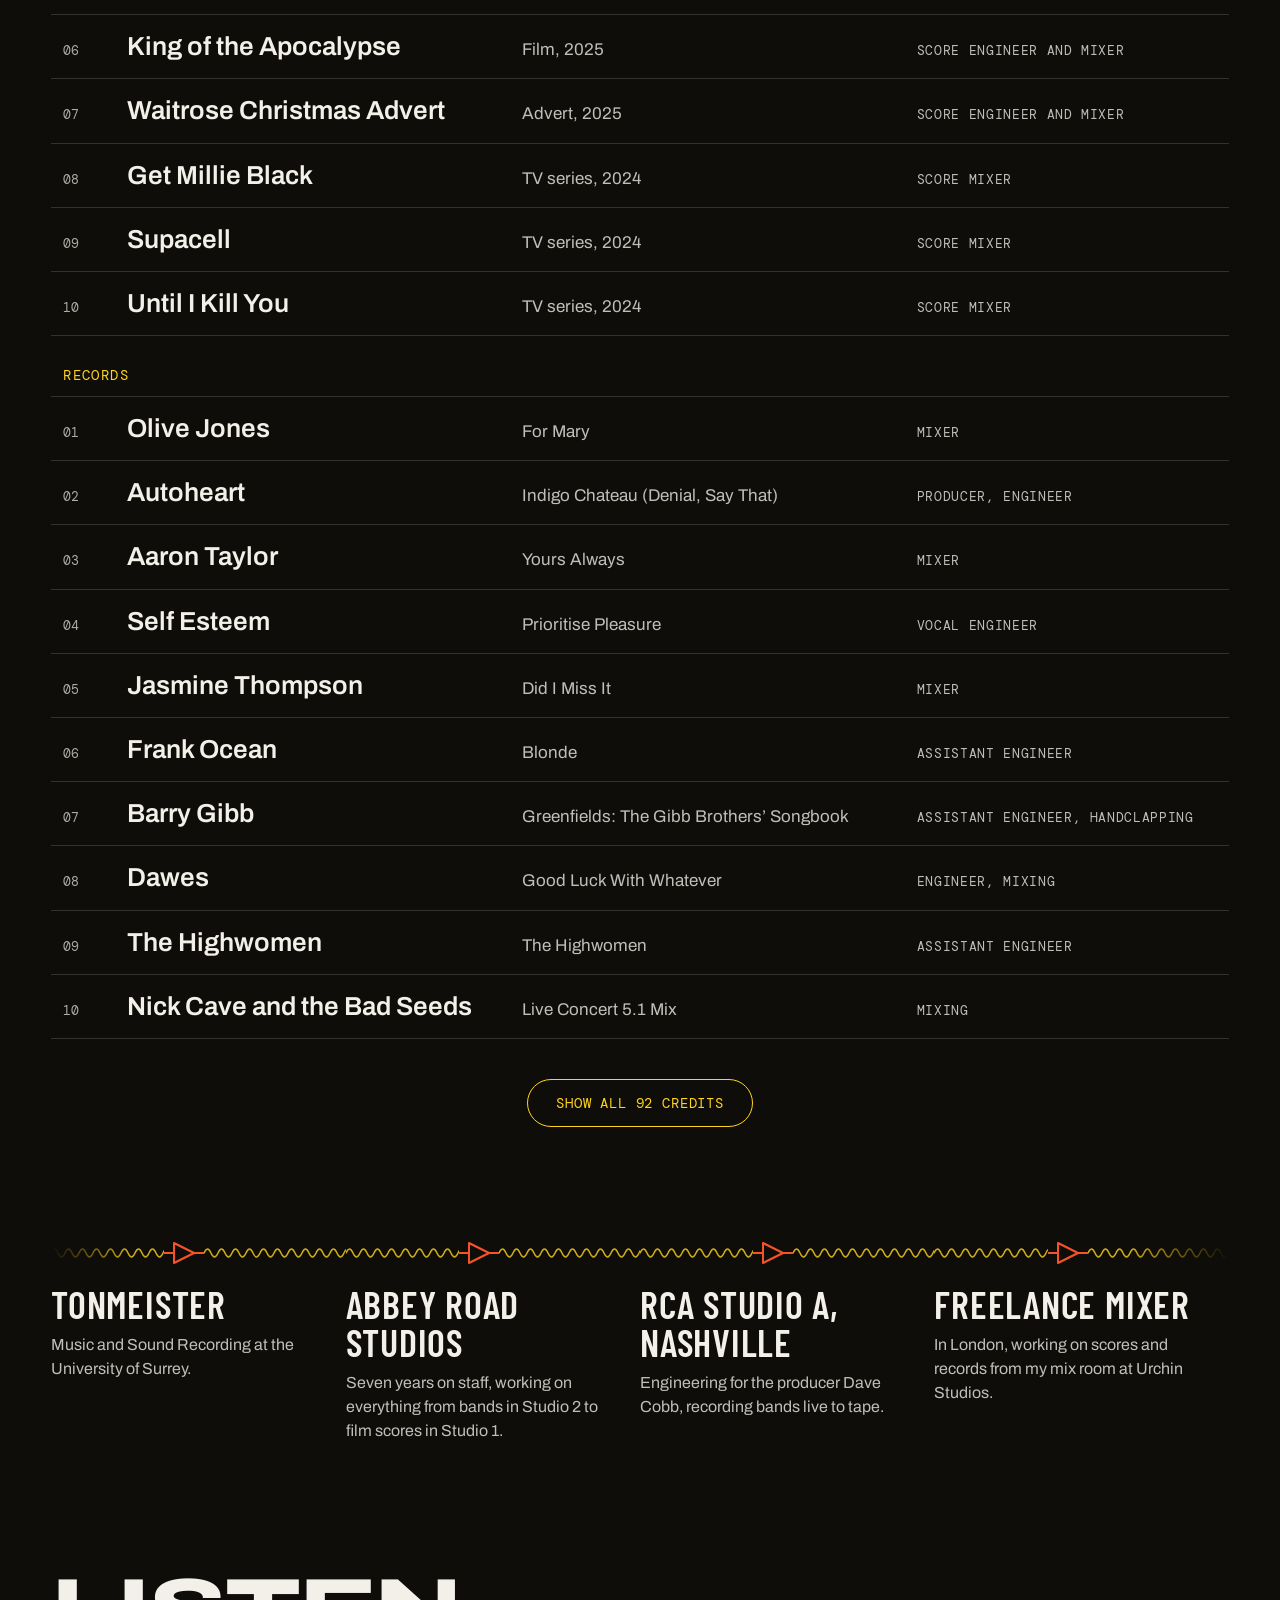
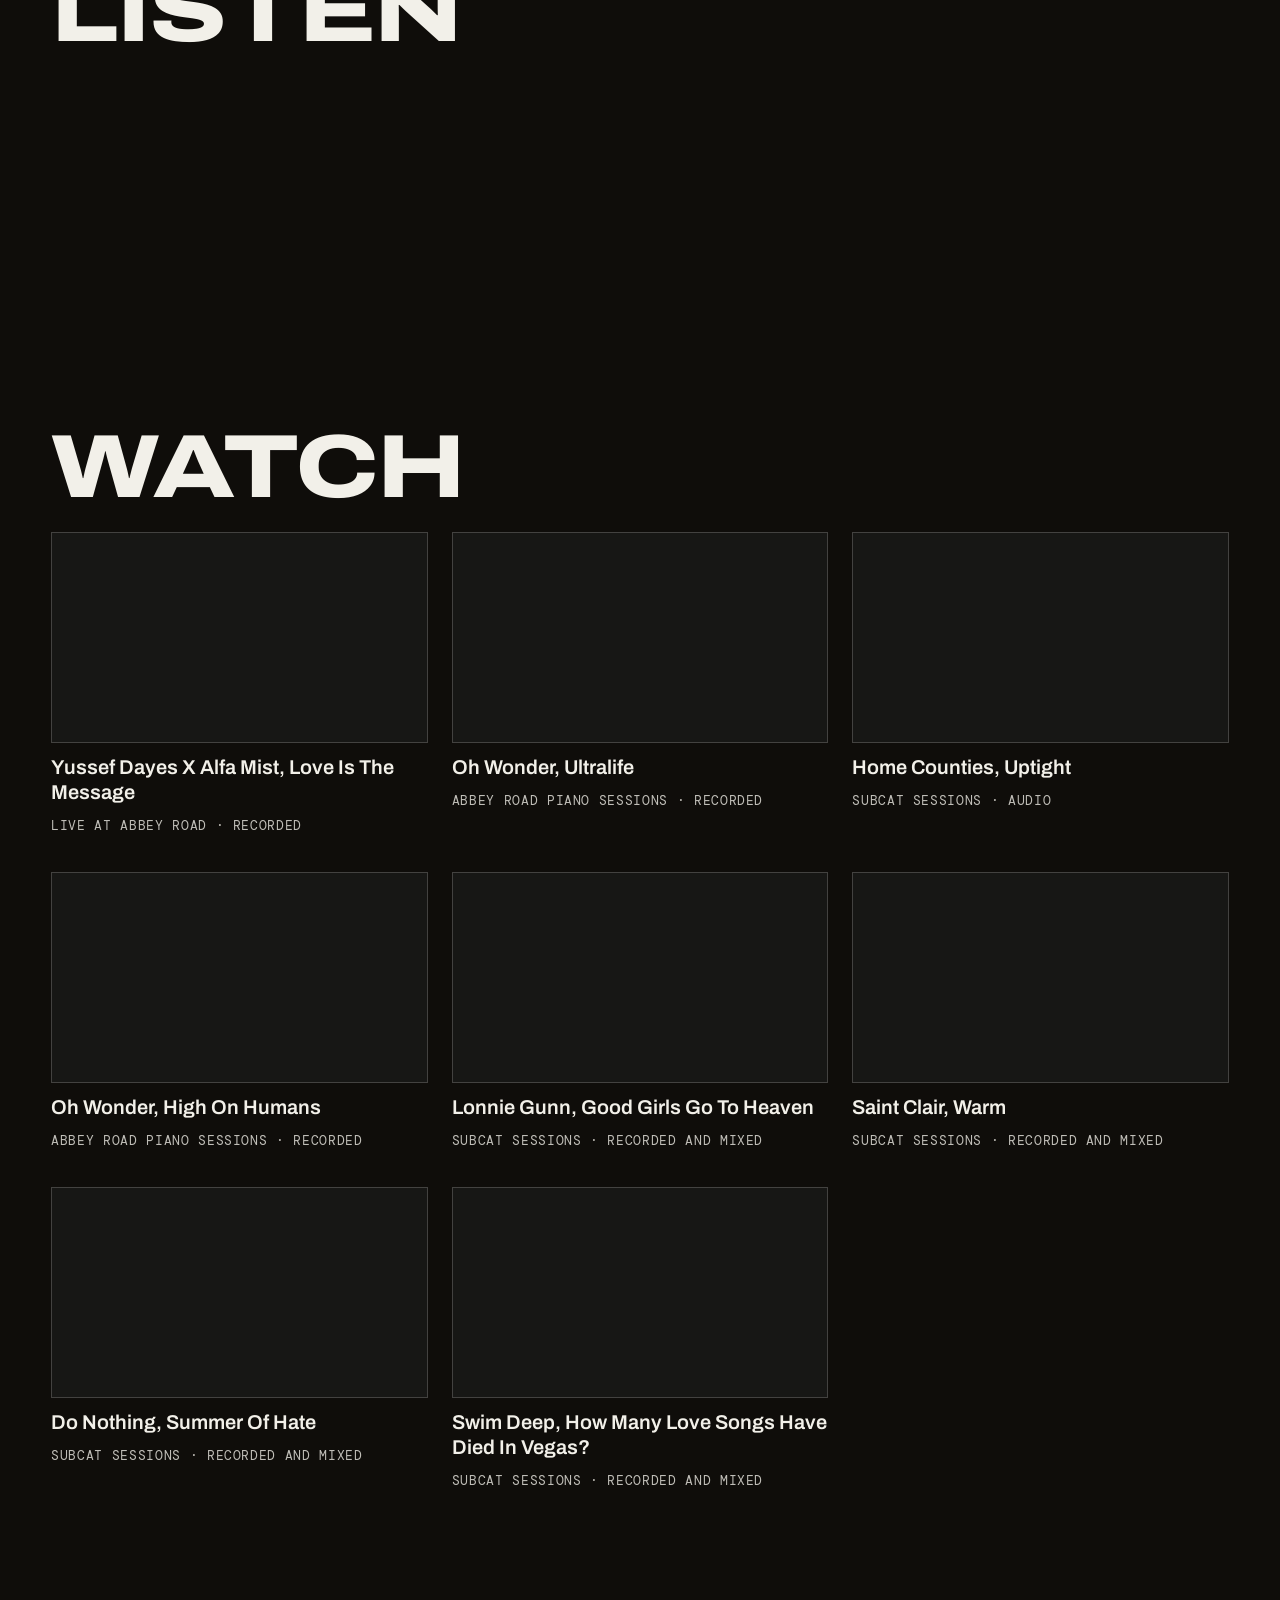
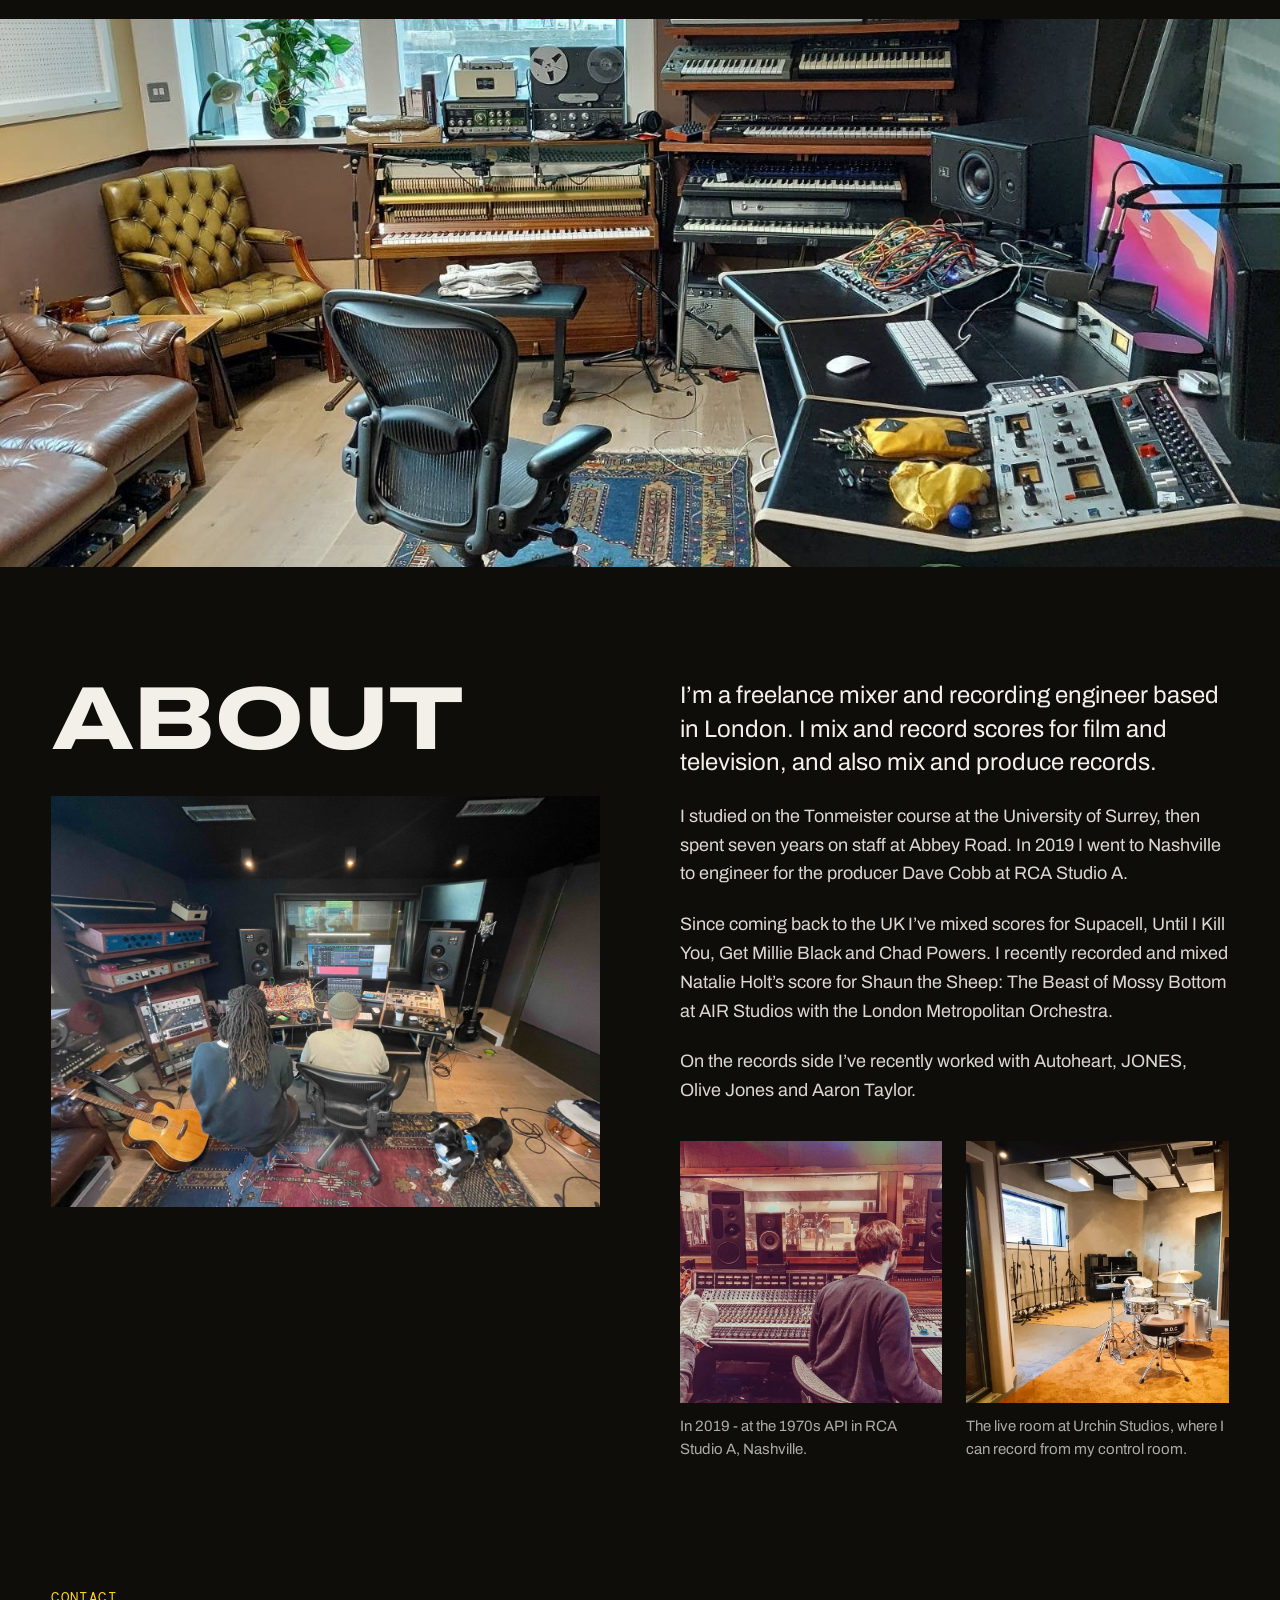
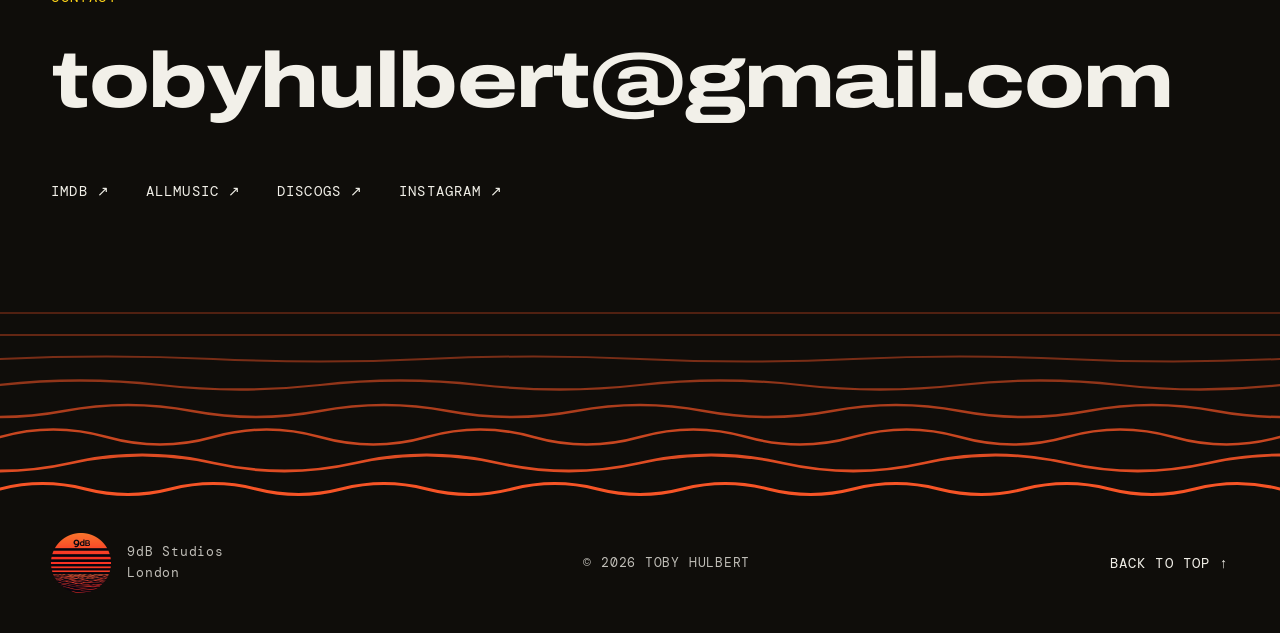
==== commit 6d50789a: "Timeline: centre the buffer symbol, yellow sine waves Co-Authored-By: Claude Fable 5.2 <noreply@anth" ====
--- a/docs/index.html
+++ b/docs/index.html
@@ -88,7 +88,7 @@
     <ol>
       <li>
         <div class="signal" aria-hidden="true">
-          <svg class="buffer" width="40" height="28" viewBox="0 0 40 28"><path d="M0 14 H10 M30 14 H40 M10 4 V24 L30 14 Z"/></svg><svg class="sine" height="28"><path d="M0 14 q3.5 -8 7 0 t7 0 t7 0 t7 0 t7 0 t7 0 t7 0 t7 0 t7 0 t7 0 t7 0 t7 0 t7 0 t7 0 t7 0 t7 0 t7 0 t7 0 t7 0 t7 0 t7 0 t7 0 t7 0 t7 0 t7 0 t7 0 t7 0 t7 0 t7 0 t7 0 t7 0 t7 0 t7 0 t7 0 t7 0 t7 0 t7 0 t7 0 t7 0 t7 0 t7 0 t7 0 t7 0 t7 0 t7 0 t7 0 t7 0 t7 0 t7 0 t7 0 t7 0 t7 0 t7 0 t7 0 t7 0 t7 0 t7 0 t7 0 t7 0 t7 0 t7 0 t7 0 t7 0 t7 0 t7 0 t7 0 t7 0 t7 0 t7 0 t7 0 t7 0 t7 0 t7 0 t7 0 t7 0 t7 0 t7 0 t7 0 t7 0 t7 0 t7 0 t7 0 t7 0 t7 0 t7 0 t7 0 t7 0 t7 0 t7 0 t7 0 t7 0"/></svg>
+          <svg class="sine sine-in" height="28"><path d="M0 14 q3.5 -8 7 0 t7 0 t7 0 t7 0 t7 0 t7 0 t7 0 t7 0 t7 0 t7 0 t7 0 t7 0 t7 0 t7 0 t7 0 t7 0 t7 0 t7 0 t7 0 t7 0 t7 0 t7 0 t7 0 t7 0 t7 0 t7 0 t7 0 t7 0 t7 0 t7 0 t7 0 t7 0 t7 0 t7 0 t7 0 t7 0 t7 0 t7 0 t7 0 t7 0 t7 0 t7 0 t7 0 t7 0 t7 0 t7 0 t7 0 t7 0 t7 0 t7 0 t7 0 t7 0 t7 0 t7 0 t7 0 t7 0 t7 0 t7 0 t7 0 t7 0 t7 0 t7 0 t7 0 t7 0 t7 0 t7 0 t7 0 t7 0 t7 0 t7 0 t7 0 t7 0 t7 0 t7 0 t7 0 t7 0 t7 0 t7 0 t7 0 t7 0 t7 0 t7 0 t7 0 t7 0 t7 0 t7 0 t7 0 t7 0 t7 0 t7 0 t7 0"/></svg><svg class="buffer" width="40" height="28" viewBox="0 0 40 28"><path d="M0 14 H10 M30 14 H40 M10 4 V24 L30 14 Z"/></svg><svg class="sine sine-out" height="28"><path d="M0 14 q3.5 -8 7 0 t7 0 t7 0 t7 0 t7 0 t7 0 t7 0 t7 0 t7 0 t7 0 t7 0 t7 0 t7 0 t7 0 t7 0 t7 0 t7 0 t7 0 t7 0 t7 0 t7 0 t7 0 t7 0 t7 0 t7 0 t7 0 t7 0 t7 0 t7 0 t7 0 t7 0 t7 0 t7 0 t7 0 t7 0 t7 0 t7 0 t7 0 t7 0 t7 0 t7 0 t7 0 t7 0 t7 0 t7 0 t7 0 t7 0 t7 0 t7 0 t7 0 t7 0 t7 0 t7 0 t7 0 t7 0 t7 0 t7 0 t7 0 t7 0 t7 0 t7 0 t7 0 t7 0 t7 0 t7 0 t7 0 t7 0 t7 0 t7 0 t7 0 t7 0 t7 0 t7 0 t7 0 t7 0 t7 0 t7 0 t7 0 t7 0 t7 0 t7 0 t7 0 t7 0 t7 0 t7 0 t7 0 t7 0 t7 0 t7 0 t7 0 t7 0"/></svg>
         </div>
         <div class="step">
           <h3>Tonmeister</h3>
@@ -97,7 +97,7 @@
       </li>
       <li>
         <div class="signal" aria-hidden="true">
-          <svg class="buffer" width="40" height="28" viewBox="0 0 40 28"><path d="M0 14 H10 M30 14 H40 M10 4 V24 L30 14 Z"/></svg><svg class="sine" height="28"><path d="M0 14 q3.5 -8 7 0 t7 0 t7 0 t7 0 t7 0 t7 0 t7 0 t7 0 t7 0 t7 0 t7 0 t7 0 t7 0 t7 0 t7 0 t7 0 t7 0 t7 0 t7 0 t7 0 t7 0 t7 0 t7 0 t7 0 t7 0 t7 0 t7 0 t7 0 t7 0 t7 0 t7 0 t7 0 t7 0 t7 0 t7 0 t7 0 t7 0 t7 0 t7 0 t7 0 t7 0 t7 0 t7 0 t7 0 t7 0 t7 0 t7 0 t7 0 t7 0 t7 0 t7 0 t7 0 t7 0 t7 0 t7 0 t7 0 t7 0 t7 0 t7 0 t7 0 t7 0 t7 0 t7 0 t7 0 t7 0 t7 0 t7 0 t7 0 t7 0 t7 0 t7 0 t7 0 t7 0 t7 0 t7 0 t7 0 t7 0 t7 0 t7 0 t7 0 t7 0 t7 0 t7 0 t7 0 t7 0 t7 0 t7 0 t7 0 t7 0 t7 0 t7 0"/></svg>
+          <svg class="sine sine-in" height="28"><path d="M0 14 q3.5 -8 7 0 t7 0 t7 0 t7 0 t7 0 t7 0 t7 0 t7 0 t7 0 t7 0 t7 0 t7 0 t7 0 t7 0 t7 0 t7 0 t7 0 t7 0 t7 0 t7 0 t7 0 t7 0 t7 0 t7 0 t7 0 t7 0 t7 0 t7 0 t7 0 t7 0 t7 0 t7 0 t7 0 t7 0 t7 0 t7 0 t7 0 t7 0 t7 0 t7 0 t7 0 t7 0 t7 0 t7 0 t7 0 t7 0 t7 0 t7 0 t7 0 t7 0 t7 0 t7 0 t7 0 t7 0 t7 0 t7 0 t7 0 t7 0 t7 0 t7 0 t7 0 t7 0 t7 0 t7 0 t7 0 t7 0 t7 0 t7 0 t7 0 t7 0 t7 0 t7 0 t7 0 t7 0 t7 0 t7 0 t7 0 t7 0 t7 0 t7 0 t7 0 t7 0 t7 0 t7 0 t7 0 t7 0 t7 0 t7 0 t7 0 t7 0 t7 0"/></svg><svg class="buffer" width="40" height="28" viewBox="0 0 40 28"><path d="M0 14 H10 M30 14 H40 M10 4 V24 L30 14 Z"/></svg><svg class="sine sine-out" height="28"><path d="M0 14 q3.5 -8 7 0 t7 0 t7 0 t7 0 t7 0 t7 0 t7 0 t7 0 t7 0 t7 0 t7 0 t7 0 t7 0 t7 0 t7 0 t7 0 t7 0 t7 0 t7 0 t7 0 t7 0 t7 0 t7 0 t7 0 t7 0 t7 0 t7 0 t7 0 t7 0 t7 0 t7 0 t7 0 t7 0 t7 0 t7 0 t7 0 t7 0 t7 0 t7 0 t7 0 t7 0 t7 0 t7 0 t7 0 t7 0 t7 0 t7 0 t7 0 t7 0 t7 0 t7 0 t7 0 t7 0 t7 0 t7 0 t7 0 t7 0 t7 0 t7 0 t7 0 t7 0 t7 0 t7 0 t7 0 t7 0 t7 0 t7 0 t7 0 t7 0 t7 0 t7 0 t7 0 t7 0 t7 0 t7 0 t7 0 t7 0 t7 0 t7 0 t7 0 t7 0 t7 0 t7 0 t7 0 t7 0 t7 0 t7 0 t7 0 t7 0 t7 0 t7 0"/></svg>
         </div>
         <div class="step">
           <h3>Abbey Road Studios</h3>
@@ -106,7 +106,7 @@
       </li>
       <li>
         <div class="signal" aria-hidden="true">
-          <svg class="buffer" width="40" height="28" viewBox="0 0 40 28"><path d="M0 14 H10 M30 14 H40 M10 4 V24 L30 14 Z"/></svg><svg class="sine" height="28"><path d="M0 14 q3.5 -8 7 0 t7 0 t7 0 t7 0 t7 0 t7 0 t7 0 t7 0 t7 0 t7 0 t7 0 t7 0 t7 0 t7 0 t7 0 t7 0 t7 0 t7 0 t7 0 t7 0 t7 0 t7 0 t7 0 t7 0 t7 0 t7 0 t7 0 t7 0 t7 0 t7 0 t7 0 t7 0 t7 0 t7 0 t7 0 t7 0 t7 0 t7 0 t7 0 t7 0 t7 0 t7 0 t7 0 t7 0 t7 0 t7 0 t7 0 t7 0 t7 0 t7 0 t7 0 t7 0 t7 0 t7 0 t7 0 t7 0 t7 0 t7 0 t7 0 t7 0 t7 0 t7 0 t7 0 t7 0 t7 0 t7 0 t7 0 t7 0 t7 0 t7 0 t7 0 t7 0 t7 0 t7 0 t7 0 t7 0 t7 0 t7 0 t7 0 t7 0 t7 0 t7 0 t7 0 t7 0 t7 0 t7 0 t7 0 t7 0 t7 0 t7 0 t7 0"/></svg>
+          <svg class="sine sine-in" height="28"><path d="M0 14 q3.5 -8 7 0 t7 0 t7 0 t7 0 t7 0 t7 0 t7 0 t7 0 t7 0 t7 0 t7 0 t7 0 t7 0 t7 0 t7 0 t7 0 t7 0 t7 0 t7 0 t7 0 t7 0 t7 0 t7 0 t7 0 t7 0 t7 0 t7 0 t7 0 t7 0 t7 0 t7 0 t7 0 t7 0 t7 0 t7 0 t7 0 t7 0 t7 0 t7 0 t7 0 t7 0 t7 0 t7 0 t7 0 t7 0 t7 0 t7 0 t7 0 t7 0 t7 0 t7 0 t7 0 t7 0 t7 0 t7 0 t7 0 t7 0 t7 0 t7 0 t7 0 t7 0 t7 0 t7 0 t7 0 t7 0 t7 0 t7 0 t7 0 t7 0 t7 0 t7 0 t7 0 t7 0 t7 0 t7 0 t7 0 t7 0 t7 0 t7 0 t7 0 t7 0 t7 0 t7 0 t7 0 t7 0 t7 0 t7 0 t7 0 t7 0 t7 0 t7 0"/></svg><svg class="buffer" width="40" height="28" viewBox="0 0 40 28"><path d="M0 14 H10 M30 14 H40 M10 4 V24 L30 14 Z"/></svg><svg class="sine sine-out" height="28"><path d="M0 14 q3.5 -8 7 0 t7 0 t7 0 t7 0 t7 0 t7 0 t7 0 t7 0 t7 0 t7 0 t7 0 t7 0 t7 0 t7 0 t7 0 t7 0 t7 0 t7 0 t7 0 t7 0 t7 0 t7 0 t7 0 t7 0 t7 0 t7 0 t7 0 t7 0 t7 0 t7 0 t7 0 t7 0 t7 0 t7 0 t7 0 t7 0 t7 0 t7 0 t7 0 t7 0 t7 0 t7 0 t7 0 t7 0 t7 0 t7 0 t7 0 t7 0 t7 0 t7 0 t7 0 t7 0 t7 0 t7 0 t7 0 t7 0 t7 0 t7 0 t7 0 t7 0 t7 0 t7 0 t7 0 t7 0 t7 0 t7 0 t7 0 t7 0 t7 0 t7 0 t7 0 t7 0 t7 0 t7 0 t7 0 t7 0 t7 0 t7 0 t7 0 t7 0 t7 0 t7 0 t7 0 t7 0 t7 0 t7 0 t7 0 t7 0 t7 0 t7 0 t7 0"/></svg>
         </div>
         <div class="step">
           <h3>RCA Studio A, Nashville</h3>
@@ -115,7 +115,7 @@
       </li>
       <li>
         <div class="signal" aria-hidden="true">
-          <svg class="buffer" width="40" height="28" viewBox="0 0 40 28"><path d="M0 14 H10 M30 14 H40 M10 4 V24 L30 14 Z"/></svg><svg class="sine" height="28"><path d="M0 14 q3.5 -8 7 0 t7 0 t7 0 t7 0 t7 0 t7 0 t7 0 t7 0 t7 0 t7 0 t7 0 t7 0 t7 0 t7 0 t7 0 t7 0 t7 0 t7 0 t7 0 t7 0 t7 0 t7 0 t7 0 t7 0 t7 0 t7 0 t7 0 t7 0 t7 0 t7 0 t7 0 t7 0 t7 0 t7 0 t7 0 t7 0 t7 0 t7 0 t7 0 t7 0 t7 0 t7 0 t7 0 t7 0 t7 0 t7 0 t7 0 t7 0 t7 0 t7 0 t7 0 t7 0 t7 0 t7 0 t7 0 t7 0 t7 0 t7 0 t7 0 t7 0 t7 0 t7 0 t7 0 t7 0 t7 0 t7 0 t7 0 t7 0 t7 0 t7 0 t7 0 t7 0 t7 0 t7 0 t7 0 t7 0 t7 0 t7 0 t7 0 t7 0 t7 0 t7 0 t7 0 t7 0 t7 0 t7 0 t7 0 t7 0 t7 0 t7 0 t7 0"/></svg>
+          <svg class="sine sine-in" height="28"><path d="M0 14 q3.5 -8 7 0 t7 0 t7 0 t7 0 t7 0 t7 0 t7 0 t7 0 t7 0 t7 0 t7 0 t7 0 t7 0 t7 0 t7 0 t7 0 t7 0 t7 0 t7 0 t7 0 t7 0 t7 0 t7 0 t7 0 t7 0 t7 0 t7 0 t7 0 t7 0 t7 0 t7 0 t7 0 t7 0 t7 0 t7 0 t7 0 t7 0 t7 0 t7 0 t7 0 t7 0 t7 0 t7 0 t7 0 t7 0 t7 0 t7 0 t7 0 t7 0 t7 0 t7 0 t7 0 t7 0 t7 0 t7 0 t7 0 t7 0 t7 0 t7 0 t7 0 t7 0 t7 0 t7 0 t7 0 t7 0 t7 0 t7 0 t7 0 t7 0 t7 0 t7 0 t7 0 t7 0 t7 0 t7 0 t7 0 t7 0 t7 0 t7 0 t7 0 t7 0 t7 0 t7 0 t7 0 t7 0 t7 0 t7 0 t7 0 t7 0 t7 0 t7 0"/></svg><svg class="buffer" width="40" height="28" viewBox="0 0 40 28"><path d="M0 14 H10 M30 14 H40 M10 4 V24 L30 14 Z"/></svg><svg class="sine sine-out" height="28"><path d="M0 14 q3.5 -8 7 0 t7 0 t7 0 t7 0 t7 0 t7 0 t7 0 t7 0 t7 0 t7 0 t7 0 t7 0 t7 0 t7 0 t7 0 t7 0 t7 0 t7 0 t7 0 t7 0 t7 0 t7 0 t7 0 t7 0 t7 0 t7 0 t7 0 t7 0 t7 0 t7 0 t7 0 t7 0 t7 0 t7 0 t7 0 t7 0 t7 0 t7 0 t7 0 t7 0 t7 0 t7 0 t7 0 t7 0 t7 0 t7 0 t7 0 t7 0 t7 0 t7 0 t7 0 t7 0 t7 0 t7 0 t7 0 t7 0 t7 0 t7 0 t7 0 t7 0 t7 0 t7 0 t7 0 t7 0 t7 0 t7 0 t7 0 t7 0 t7 0 t7 0 t7 0 t7 0 t7 0 t7 0 t7 0 t7 0 t7 0 t7 0 t7 0 t7 0 t7 0 t7 0 t7 0 t7 0 t7 0 t7 0 t7 0 t7 0 t7 0 t7 0 t7 0"/></svg>
         </div>
         <div class="step">
           <h3>Freelance Mixer</h3>
--- a/docs/css/site.css
+++ b/docs/css/site.css
@@ -128,10 +128,13 @@
 .career ol { display: grid; grid-template-columns: repeat(auto-fit, minmax(230px, 1fr)); gap: 44px 0; }
 .career li { display: flex; flex-direction: column; gap: 18px; }
 .signal { display: flex; align-items: center; height: 28px; }
-.signal svg { fill: none; stroke: var(--orange); stroke-linecap: round; stroke-linejoin: round; }
-.signal .buffer { flex: 0 0 40px; stroke-width: 2; }
-.signal .sine { flex: 1 1 auto; min-width: 0; height: 28px; overflow: hidden; stroke-width: 1.5; stroke-opacity: 0.7; }
-.career li:last-child .sine { -webkit-mask-image: linear-gradient(90deg, #000 30%, transparent); mask-image: linear-gradient(90deg, #000 30%, transparent); }
+.signal svg { fill: none; stroke-linecap: round; stroke-linejoin: round; }
+.signal .buffer { flex: 0 0 40px; stroke: var(--orange); stroke-width: 2; }
+.signal .sine { min-width: 0; height: 28px; overflow: hidden; stroke: var(--yellow); stroke-width: 1.5; stroke-opacity: 0.8; }
+.signal .sine-in { flex: 1 1 0; }
+.signal .sine-out { flex: 1 1 28px; }
+.career li:first-child .sine-in { -webkit-mask-image: linear-gradient(90deg, transparent, #000 70%); mask-image: linear-gradient(90deg, transparent, #000 70%); }
+.career li:last-child .sine-out { -webkit-mask-image: linear-gradient(90deg, #000 30%, transparent); mask-image: linear-gradient(90deg, #000 30%, transparent); }
 .step { display: flex; flex-direction: column; gap: 10px; padding-right: 28px; }
 .step h3 { font-family: var(--condensed); font-size: 38px; line-height: 1; font-weight: 600; letter-spacing: 0.02em; text-transform: uppercase; }
 .step p { font-size: 16px; line-height: 1.5; opacity: 0.78; }
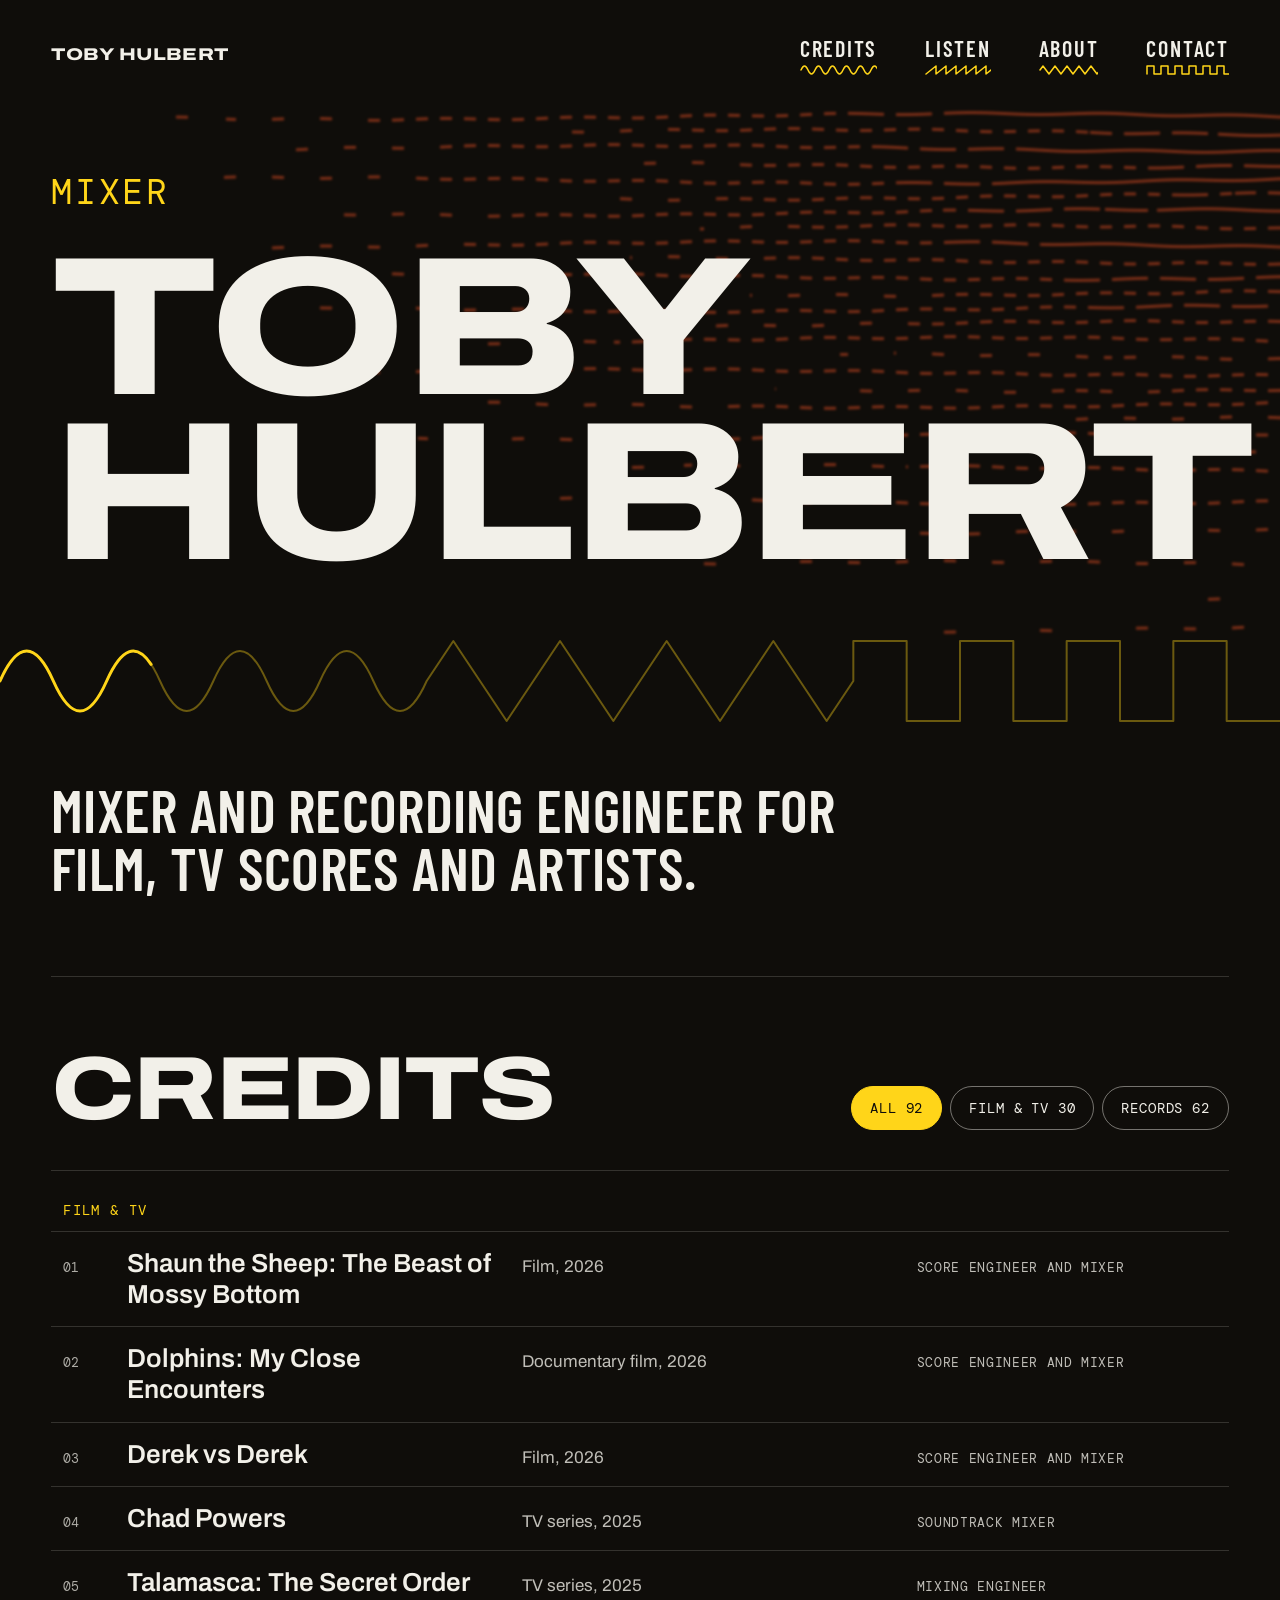
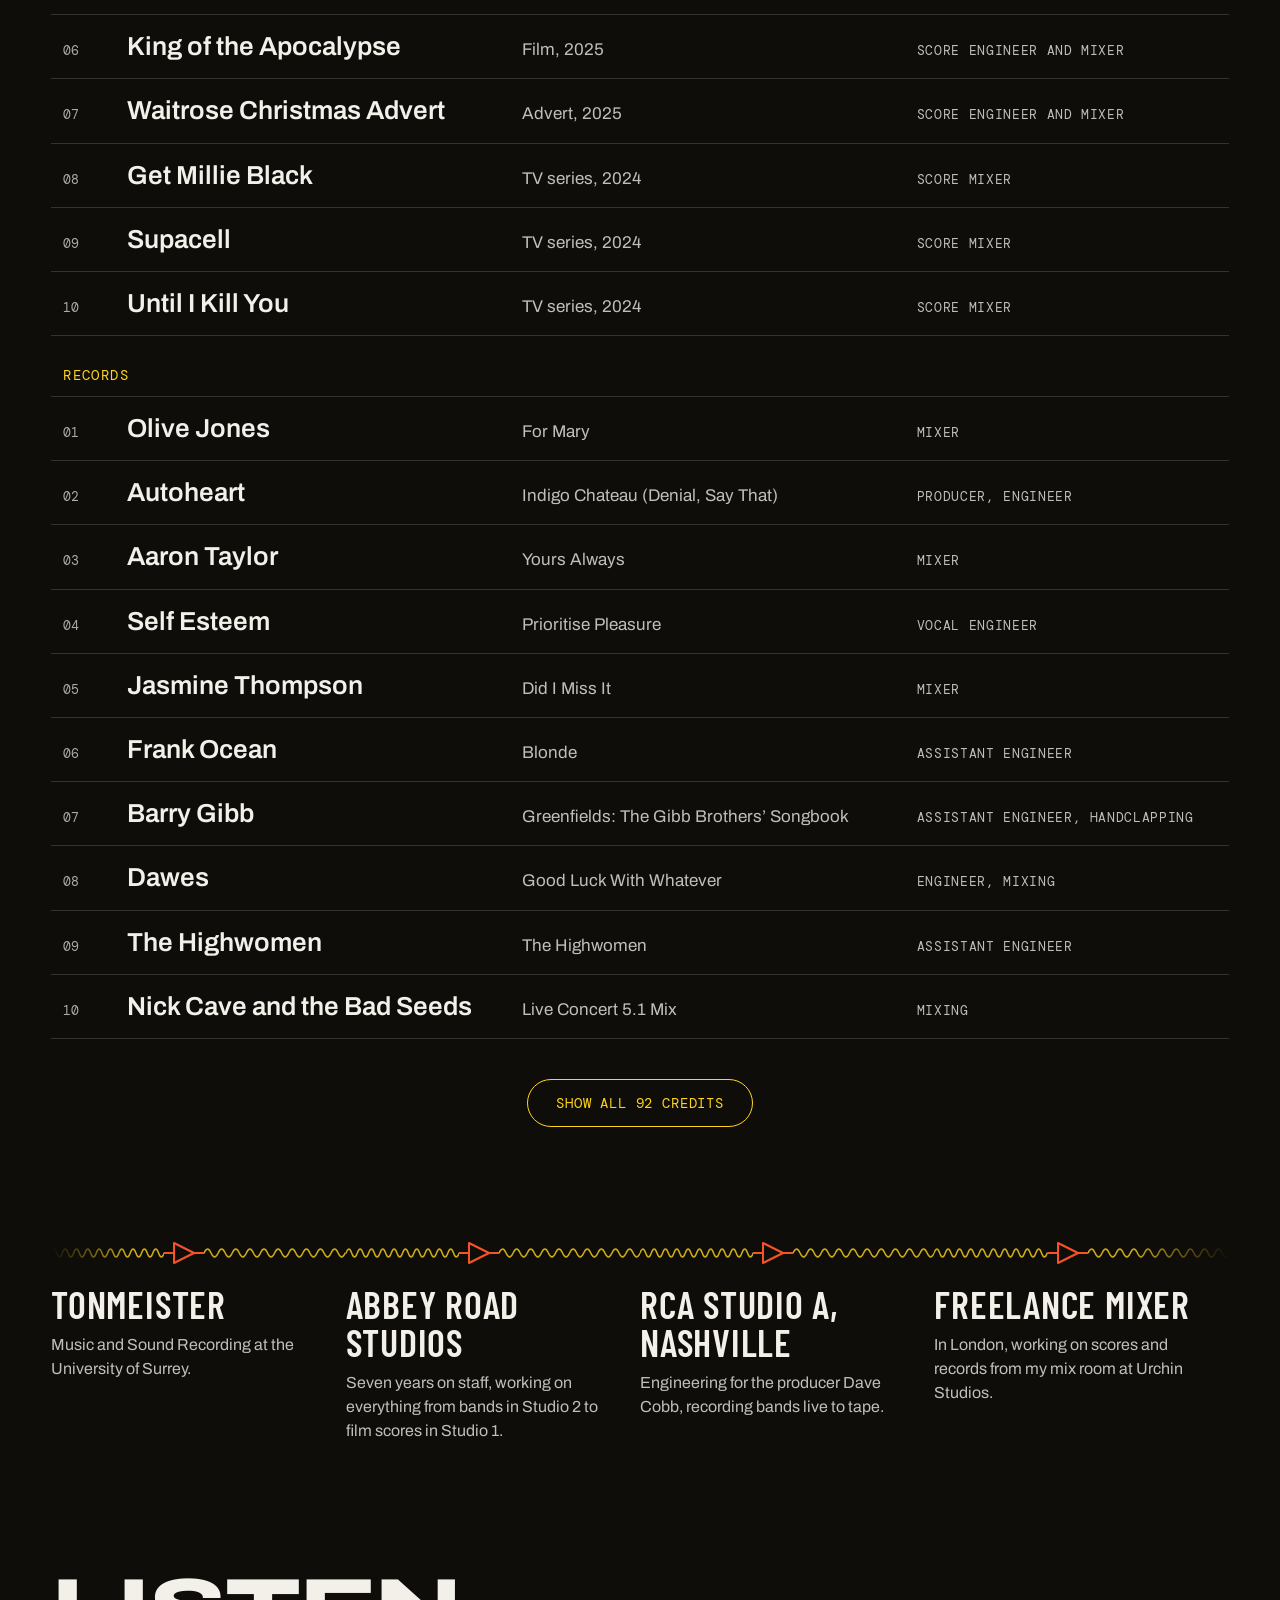
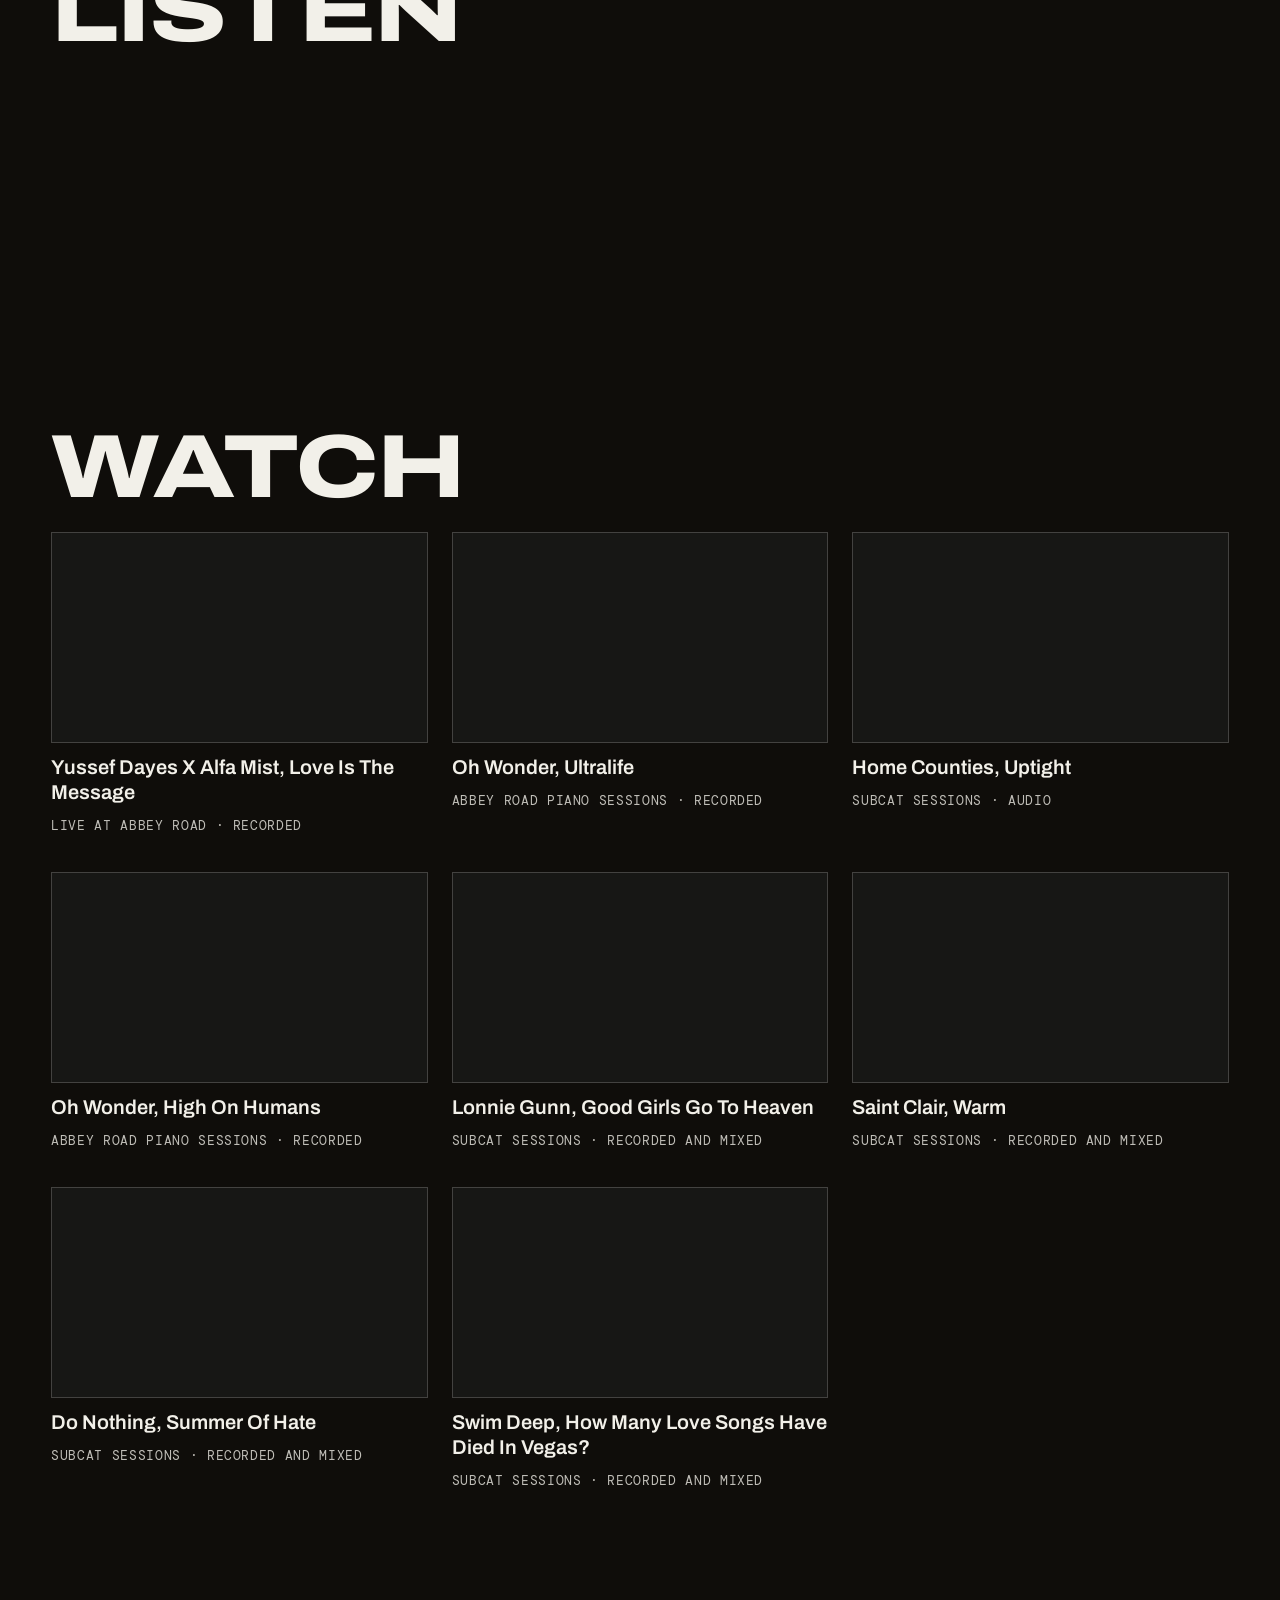
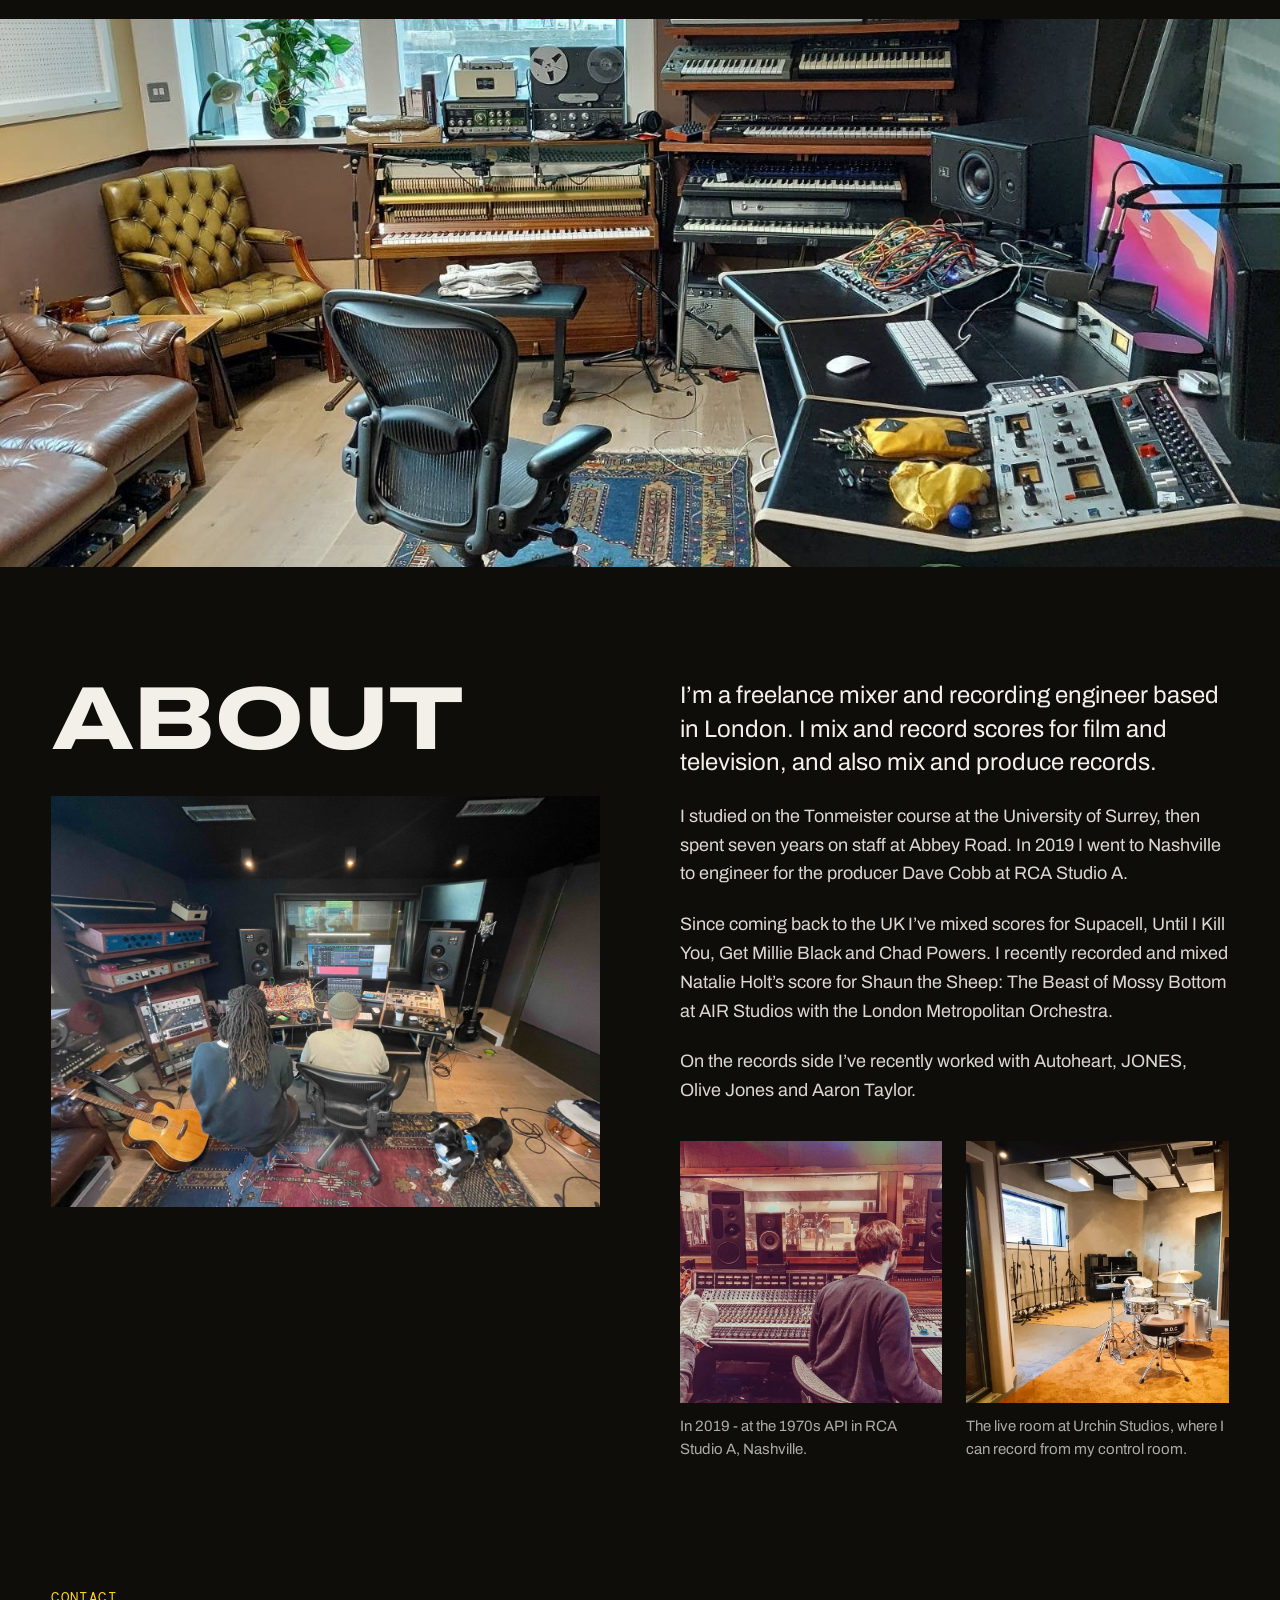
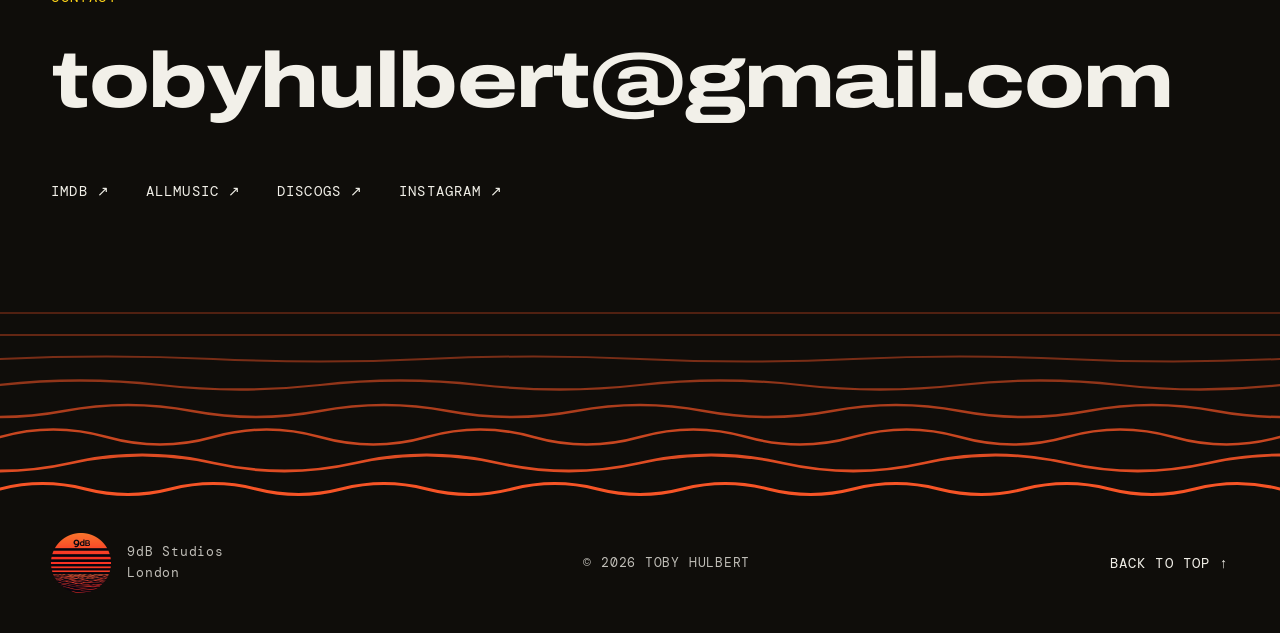
==== commit a730f708: "Timeline: sine waves meet the buffer symbol on both sides Co-Authored-By: Claude Fable 5.2 <noreply@" ====
--- a/docs/index.html
+++ b/docs/index.html
@@ -88,7 +88,7 @@
     <ol>
       <li>
         <div class="signal" aria-hidden="true">
-          <svg class="sine sine-in" height="28"><path d="M0 14 q3.5 -8 7 0 t7 0 t7 0 t7 0 t7 0 t7 0 t7 0 t7 0 t7 0 t7 0 t7 0 t7 0 t7 0 t7 0 t7 0 t7 0 t7 0 t7 0 t7 0 t7 0 t7 0 t7 0 t7 0 t7 0 t7 0 t7 0 t7 0 t7 0 t7 0 t7 0 t7 0 t7 0 t7 0 t7 0 t7 0 t7 0 t7 0 t7 0 t7 0 t7 0 t7 0 t7 0 t7 0 t7 0 t7 0 t7 0 t7 0 t7 0 t7 0 t7 0 t7 0 t7 0 t7 0 t7 0 t7 0 t7 0 t7 0 t7 0 t7 0 t7 0 t7 0 t7 0 t7 0 t7 0 t7 0 t7 0 t7 0 t7 0 t7 0 t7 0 t7 0 t7 0 t7 0 t7 0 t7 0 t7 0 t7 0 t7 0 t7 0 t7 0 t7 0 t7 0 t7 0 t7 0 t7 0 t7 0 t7 0 t7 0 t7 0 t7 0 t7 0"/></svg><svg class="buffer" width="40" height="28" viewBox="0 0 40 28"><path d="M0 14 H10 M30 14 H40 M10 4 V24 L30 14 Z"/></svg><svg class="sine sine-out" height="28"><path d="M0 14 q3.5 -8 7 0 t7 0 t7 0 t7 0 t7 0 t7 0 t7 0 t7 0 t7 0 t7 0 t7 0 t7 0 t7 0 t7 0 t7 0 t7 0 t7 0 t7 0 t7 0 t7 0 t7 0 t7 0 t7 0 t7 0 t7 0 t7 0 t7 0 t7 0 t7 0 t7 0 t7 0 t7 0 t7 0 t7 0 t7 0 t7 0 t7 0 t7 0 t7 0 t7 0 t7 0 t7 0 t7 0 t7 0 t7 0 t7 0 t7 0 t7 0 t7 0 t7 0 t7 0 t7 0 t7 0 t7 0 t7 0 t7 0 t7 0 t7 0 t7 0 t7 0 t7 0 t7 0 t7 0 t7 0 t7 0 t7 0 t7 0 t7 0 t7 0 t7 0 t7 0 t7 0 t7 0 t7 0 t7 0 t7 0 t7 0 t7 0 t7 0 t7 0 t7 0 t7 0 t7 0 t7 0 t7 0 t7 0 t7 0 t7 0 t7 0 t7 0 t7 0"/></svg>
+          <svg class="sine sine-in" viewBox="0 0 140 28" preserveAspectRatio="none"><path vector-effect="non-scaling-stroke" d="M0 14 q3.5 -8 7 0 t7 0 t7 0 t7 0 t7 0 t7 0 t7 0 t7 0 t7 0 t7 0 t7 0 t7 0 t7 0 t7 0 t7 0 t7 0 t7 0 t7 0 t7 0 t7 0"/></svg><svg class="buffer" width="40" height="28" viewBox="0 0 40 28"><path d="M0 14 H10 M30 14 H40 M10 4 V24 L30 14 Z"/></svg><svg class="sine sine-out" viewBox="0 0 140 28" preserveAspectRatio="none"><path vector-effect="non-scaling-stroke" d="M0 14 q3.5 -8 7 0 t7 0 t7 0 t7 0 t7 0 t7 0 t7 0 t7 0 t7 0 t7 0 t7 0 t7 0 t7 0 t7 0 t7 0 t7 0 t7 0 t7 0 t7 0 t7 0"/></svg>
         </div>
         <div class="step">
           <h3>Tonmeister</h3>
@@ -97,7 +97,7 @@
       </li>
       <li>
         <div class="signal" aria-hidden="true">
-          <svg class="sine sine-in" height="28"><path d="M0 14 q3.5 -8 7 0 t7 0 t7 0 t7 0 t7 0 t7 0 t7 0 t7 0 t7 0 t7 0 t7 0 t7 0 t7 0 t7 0 t7 0 t7 0 t7 0 t7 0 t7 0 t7 0 t7 0 t7 0 t7 0 t7 0 t7 0 t7 0 t7 0 t7 0 t7 0 t7 0 t7 0 t7 0 t7 0 t7 0 t7 0 t7 0 t7 0 t7 0 t7 0 t7 0 t7 0 t7 0 t7 0 t7 0 t7 0 t7 0 t7 0 t7 0 t7 0 t7 0 t7 0 t7 0 t7 0 t7 0 t7 0 t7 0 t7 0 t7 0 t7 0 t7 0 t7 0 t7 0 t7 0 t7 0 t7 0 t7 0 t7 0 t7 0 t7 0 t7 0 t7 0 t7 0 t7 0 t7 0 t7 0 t7 0 t7 0 t7 0 t7 0 t7 0 t7 0 t7 0 t7 0 t7 0 t7 0 t7 0 t7 0 t7 0 t7 0 t7 0 t7 0"/></svg><svg class="buffer" width="40" height="28" viewBox="0 0 40 28"><path d="M0 14 H10 M30 14 H40 M10 4 V24 L30 14 Z"/></svg><svg class="sine sine-out" height="28"><path d="M0 14 q3.5 -8 7 0 t7 0 t7 0 t7 0 t7 0 t7 0 t7 0 t7 0 t7 0 t7 0 t7 0 t7 0 t7 0 t7 0 t7 0 t7 0 t7 0 t7 0 t7 0 t7 0 t7 0 t7 0 t7 0 t7 0 t7 0 t7 0 t7 0 t7 0 t7 0 t7 0 t7 0 t7 0 t7 0 t7 0 t7 0 t7 0 t7 0 t7 0 t7 0 t7 0 t7 0 t7 0 t7 0 t7 0 t7 0 t7 0 t7 0 t7 0 t7 0 t7 0 t7 0 t7 0 t7 0 t7 0 t7 0 t7 0 t7 0 t7 0 t7 0 t7 0 t7 0 t7 0 t7 0 t7 0 t7 0 t7 0 t7 0 t7 0 t7 0 t7 0 t7 0 t7 0 t7 0 t7 0 t7 0 t7 0 t7 0 t7 0 t7 0 t7 0 t7 0 t7 0 t7 0 t7 0 t7 0 t7 0 t7 0 t7 0 t7 0 t7 0 t7 0"/></svg>
+          <svg class="sine sine-in" viewBox="0 0 140 28" preserveAspectRatio="none"><path vector-effect="non-scaling-stroke" d="M0 14 q3.5 -8 7 0 t7 0 t7 0 t7 0 t7 0 t7 0 t7 0 t7 0 t7 0 t7 0 t7 0 t7 0 t7 0 t7 0 t7 0 t7 0 t7 0 t7 0 t7 0 t7 0"/></svg><svg class="buffer" width="40" height="28" viewBox="0 0 40 28"><path d="M0 14 H10 M30 14 H40 M10 4 V24 L30 14 Z"/></svg><svg class="sine sine-out" viewBox="0 0 140 28" preserveAspectRatio="none"><path vector-effect="non-scaling-stroke" d="M0 14 q3.5 -8 7 0 t7 0 t7 0 t7 0 t7 0 t7 0 t7 0 t7 0 t7 0 t7 0 t7 0 t7 0 t7 0 t7 0 t7 0 t7 0 t7 0 t7 0 t7 0 t7 0"/></svg>
         </div>
         <div class="step">
           <h3>Abbey Road Studios</h3>
@@ -106,7 +106,7 @@
       </li>
       <li>
         <div class="signal" aria-hidden="true">
-          <svg class="sine sine-in" height="28"><path d="M0 14 q3.5 -8 7 0 t7 0 t7 0 t7 0 t7 0 t7 0 t7 0 t7 0 t7 0 t7 0 t7 0 t7 0 t7 0 t7 0 t7 0 t7 0 t7 0 t7 0 t7 0 t7 0 t7 0 t7 0 t7 0 t7 0 t7 0 t7 0 t7 0 t7 0 t7 0 t7 0 t7 0 t7 0 t7 0 t7 0 t7 0 t7 0 t7 0 t7 0 t7 0 t7 0 t7 0 t7 0 t7 0 t7 0 t7 0 t7 0 t7 0 t7 0 t7 0 t7 0 t7 0 t7 0 t7 0 t7 0 t7 0 t7 0 t7 0 t7 0 t7 0 t7 0 t7 0 t7 0 t7 0 t7 0 t7 0 t7 0 t7 0 t7 0 t7 0 t7 0 t7 0 t7 0 t7 0 t7 0 t7 0 t7 0 t7 0 t7 0 t7 0 t7 0 t7 0 t7 0 t7 0 t7 0 t7 0 t7 0 t7 0 t7 0 t7 0 t7 0 t7 0"/></svg><svg class="buffer" width="40" height="28" viewBox="0 0 40 28"><path d="M0 14 H10 M30 14 H40 M10 4 V24 L30 14 Z"/></svg><svg class="sine sine-out" height="28"><path d="M0 14 q3.5 -8 7 0 t7 0 t7 0 t7 0 t7 0 t7 0 t7 0 t7 0 t7 0 t7 0 t7 0 t7 0 t7 0 t7 0 t7 0 t7 0 t7 0 t7 0 t7 0 t7 0 t7 0 t7 0 t7 0 t7 0 t7 0 t7 0 t7 0 t7 0 t7 0 t7 0 t7 0 t7 0 t7 0 t7 0 t7 0 t7 0 t7 0 t7 0 t7 0 t7 0 t7 0 t7 0 t7 0 t7 0 t7 0 t7 0 t7 0 t7 0 t7 0 t7 0 t7 0 t7 0 t7 0 t7 0 t7 0 t7 0 t7 0 t7 0 t7 0 t7 0 t7 0 t7 0 t7 0 t7 0 t7 0 t7 0 t7 0 t7 0 t7 0 t7 0 t7 0 t7 0 t7 0 t7 0 t7 0 t7 0 t7 0 t7 0 t7 0 t7 0 t7 0 t7 0 t7 0 t7 0 t7 0 t7 0 t7 0 t7 0 t7 0 t7 0 t7 0"/></svg>
+          <svg class="sine sine-in" viewBox="0 0 140 28" preserveAspectRatio="none"><path vector-effect="non-scaling-stroke" d="M0 14 q3.5 -8 7 0 t7 0 t7 0 t7 0 t7 0 t7 0 t7 0 t7 0 t7 0 t7 0 t7 0 t7 0 t7 0 t7 0 t7 0 t7 0 t7 0 t7 0 t7 0 t7 0"/></svg><svg class="buffer" width="40" height="28" viewBox="0 0 40 28"><path d="M0 14 H10 M30 14 H40 M10 4 V24 L30 14 Z"/></svg><svg class="sine sine-out" viewBox="0 0 140 28" preserveAspectRatio="none"><path vector-effect="non-scaling-stroke" d="M0 14 q3.5 -8 7 0 t7 0 t7 0 t7 0 t7 0 t7 0 t7 0 t7 0 t7 0 t7 0 t7 0 t7 0 t7 0 t7 0 t7 0 t7 0 t7 0 t7 0 t7 0 t7 0"/></svg>
         </div>
         <div class="step">
           <h3>RCA Studio A, Nashville</h3>
@@ -115,7 +115,7 @@
       </li>
       <li>
         <div class="signal" aria-hidden="true">
-          <svg class="sine sine-in" height="28"><path d="M0 14 q3.5 -8 7 0 t7 0 t7 0 t7 0 t7 0 t7 0 t7 0 t7 0 t7 0 t7 0 t7 0 t7 0 t7 0 t7 0 t7 0 t7 0 t7 0 t7 0 t7 0 t7 0 t7 0 t7 0 t7 0 t7 0 t7 0 t7 0 t7 0 t7 0 t7 0 t7 0 t7 0 t7 0 t7 0 t7 0 t7 0 t7 0 t7 0 t7 0 t7 0 t7 0 t7 0 t7 0 t7 0 t7 0 t7 0 t7 0 t7 0 t7 0 t7 0 t7 0 t7 0 t7 0 t7 0 t7 0 t7 0 t7 0 t7 0 t7 0 t7 0 t7 0 t7 0 t7 0 t7 0 t7 0 t7 0 t7 0 t7 0 t7 0 t7 0 t7 0 t7 0 t7 0 t7 0 t7 0 t7 0 t7 0 t7 0 t7 0 t7 0 t7 0 t7 0 t7 0 t7 0 t7 0 t7 0 t7 0 t7 0 t7 0 t7 0 t7 0 t7 0"/></svg><svg class="buffer" width="40" height="28" viewBox="0 0 40 28"><path d="M0 14 H10 M30 14 H40 M10 4 V24 L30 14 Z"/></svg><svg class="sine sine-out" height="28"><path d="M0 14 q3.5 -8 7 0 t7 0 t7 0 t7 0 t7 0 t7 0 t7 0 t7 0 t7 0 t7 0 t7 0 t7 0 t7 0 t7 0 t7 0 t7 0 t7 0 t7 0 t7 0 t7 0 t7 0 t7 0 t7 0 t7 0 t7 0 t7 0 t7 0 t7 0 t7 0 t7 0 t7 0 t7 0 t7 0 t7 0 t7 0 t7 0 t7 0 t7 0 t7 0 t7 0 t7 0 t7 0 t7 0 t7 0 t7 0 t7 0 t7 0 t7 0 t7 0 t7 0 t7 0 t7 0 t7 0 t7 0 t7 0 t7 0 t7 0 t7 0 t7 0 t7 0 t7 0 t7 0 t7 0 t7 0 t7 0 t7 0 t7 0 t7 0 t7 0 t7 0 t7 0 t7 0 t7 0 t7 0 t7 0 t7 0 t7 0 t7 0 t7 0 t7 0 t7 0 t7 0 t7 0 t7 0 t7 0 t7 0 t7 0 t7 0 t7 0 t7 0 t7 0"/></svg>
+          <svg class="sine sine-in" viewBox="0 0 140 28" preserveAspectRatio="none"><path vector-effect="non-scaling-stroke" d="M0 14 q3.5 -8 7 0 t7 0 t7 0 t7 0 t7 0 t7 0 t7 0 t7 0 t7 0 t7 0 t7 0 t7 0 t7 0 t7 0 t7 0 t7 0 t7 0 t7 0 t7 0 t7 0"/></svg><svg class="buffer" width="40" height="28" viewBox="0 0 40 28"><path d="M0 14 H10 M30 14 H40 M10 4 V24 L30 14 Z"/></svg><svg class="sine sine-out" viewBox="0 0 140 28" preserveAspectRatio="none"><path vector-effect="non-scaling-stroke" d="M0 14 q3.5 -8 7 0 t7 0 t7 0 t7 0 t7 0 t7 0 t7 0 t7 0 t7 0 t7 0 t7 0 t7 0 t7 0 t7 0 t7 0 t7 0 t7 0 t7 0 t7 0 t7 0"/></svg>
         </div>
         <div class="step">
           <h3>Freelance Mixer</h3>
--- a/docs/css/site.css
+++ b/docs/css/site.css
@@ -129,8 +129,8 @@
 .career li { display: flex; flex-direction: column; gap: 18px; }
 .signal { display: flex; align-items: center; height: 28px; }
 .signal svg { fill: none; stroke-linecap: round; stroke-linejoin: round; }
-.signal .buffer { flex: 0 0 40px; stroke: var(--orange); stroke-width: 2; }
-.signal .sine { min-width: 0; height: 28px; overflow: hidden; stroke: var(--yellow); stroke-width: 1.5; stroke-opacity: 0.8; }
+.signal .buffer { flex: 0 0 40px; stroke: var(--orange); stroke-width: 2; stroke-linecap: butt; }
+.signal .sine { min-width: 0; height: 28px; stroke: var(--yellow); stroke-width: 1.5; stroke-opacity: 0.8; }
 .signal .sine-in { flex: 1 1 0; }
 .signal .sine-out { flex: 1 1 28px; }
 .career li:first-child .sine-in { -webkit-mask-image: linear-gradient(90deg, transparent, #000 70%); mask-image: linear-gradient(90deg, transparent, #000 70%); }
@@ -191,7 +191,12 @@
   81% { transform: translateX(5px) skewX(-0.3deg); }
 }
 
+@media (max-width: 1040px) {
+  .career ol { grid-template-columns: repeat(2, minmax(0, 1fr)); }
+}
+
 @media (max-width: 600px) {
+  .career ol { grid-template-columns: minmax(0, 1fr); }
   .hero-lines { width: 640px; height: 320px; opacity: 0.38; }
   .hero-wave { height: 80px; }
   .site-nav { gap: 8px 28px; }
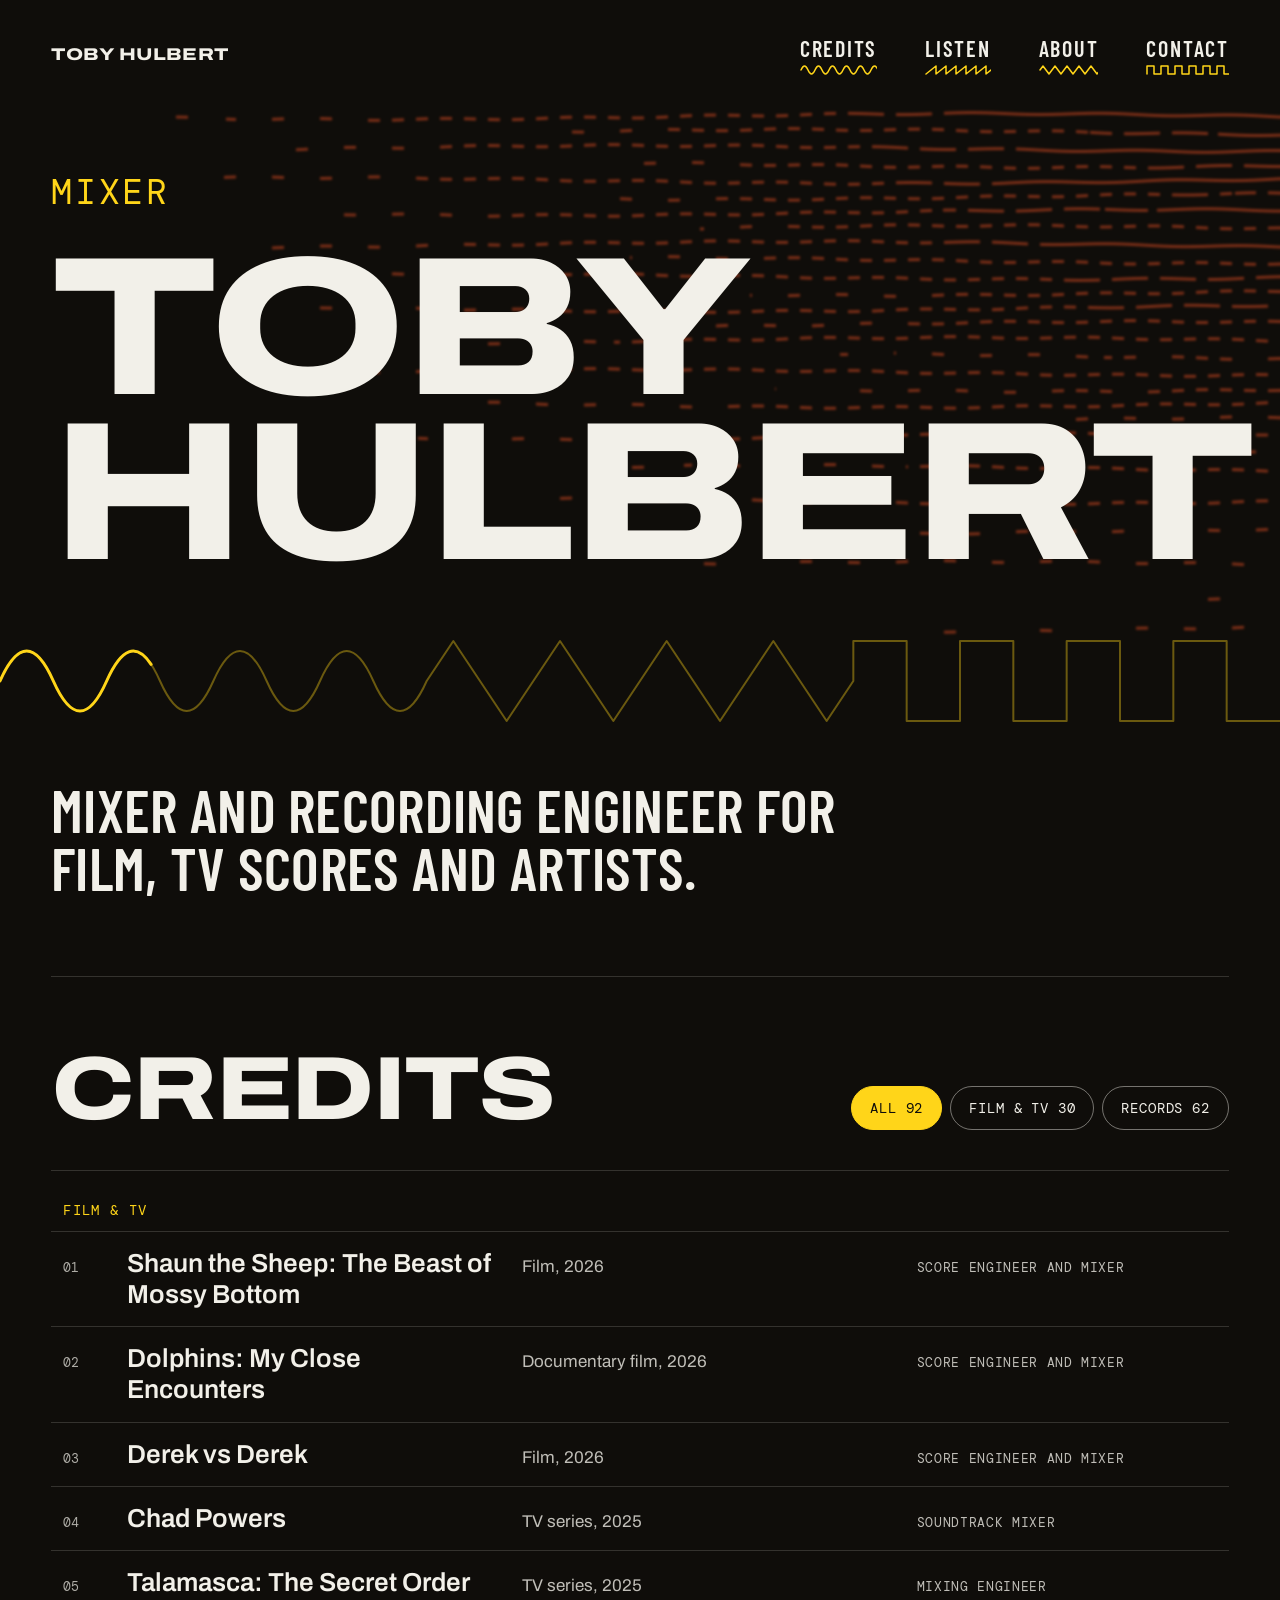
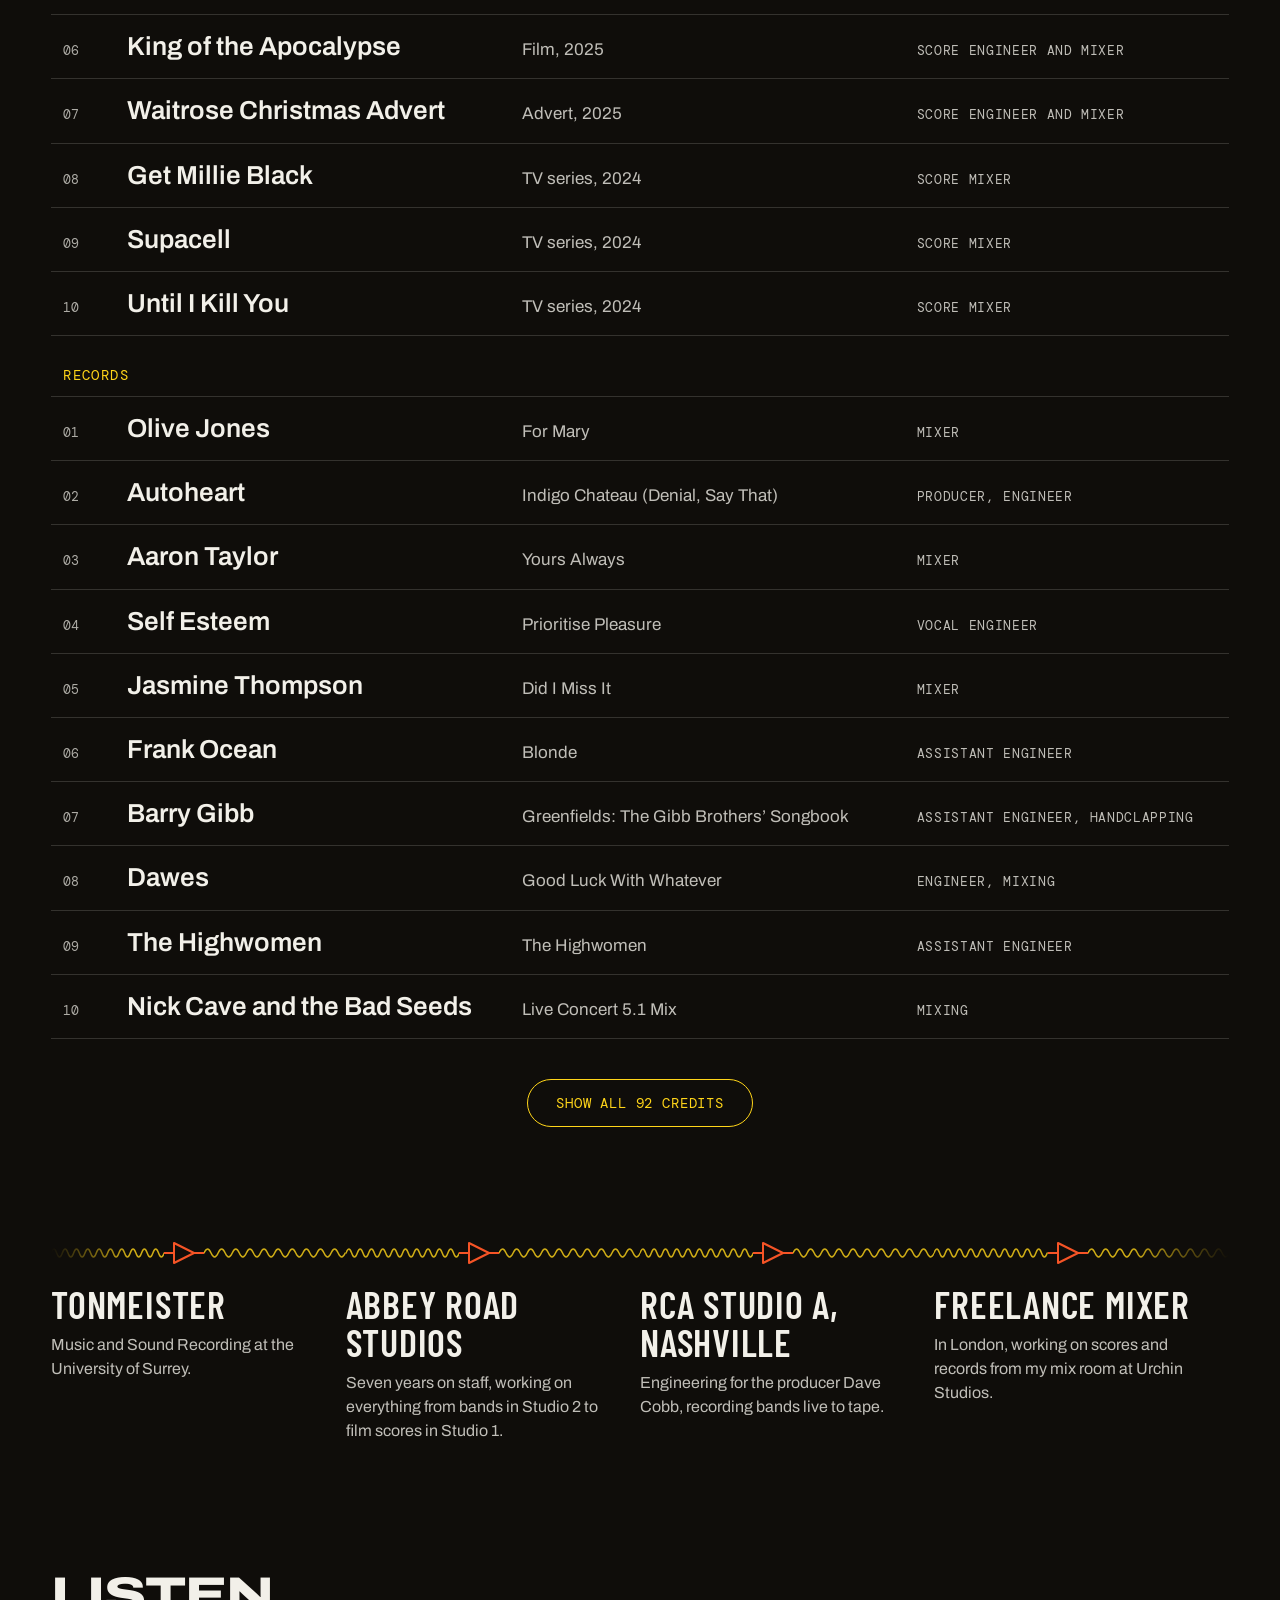
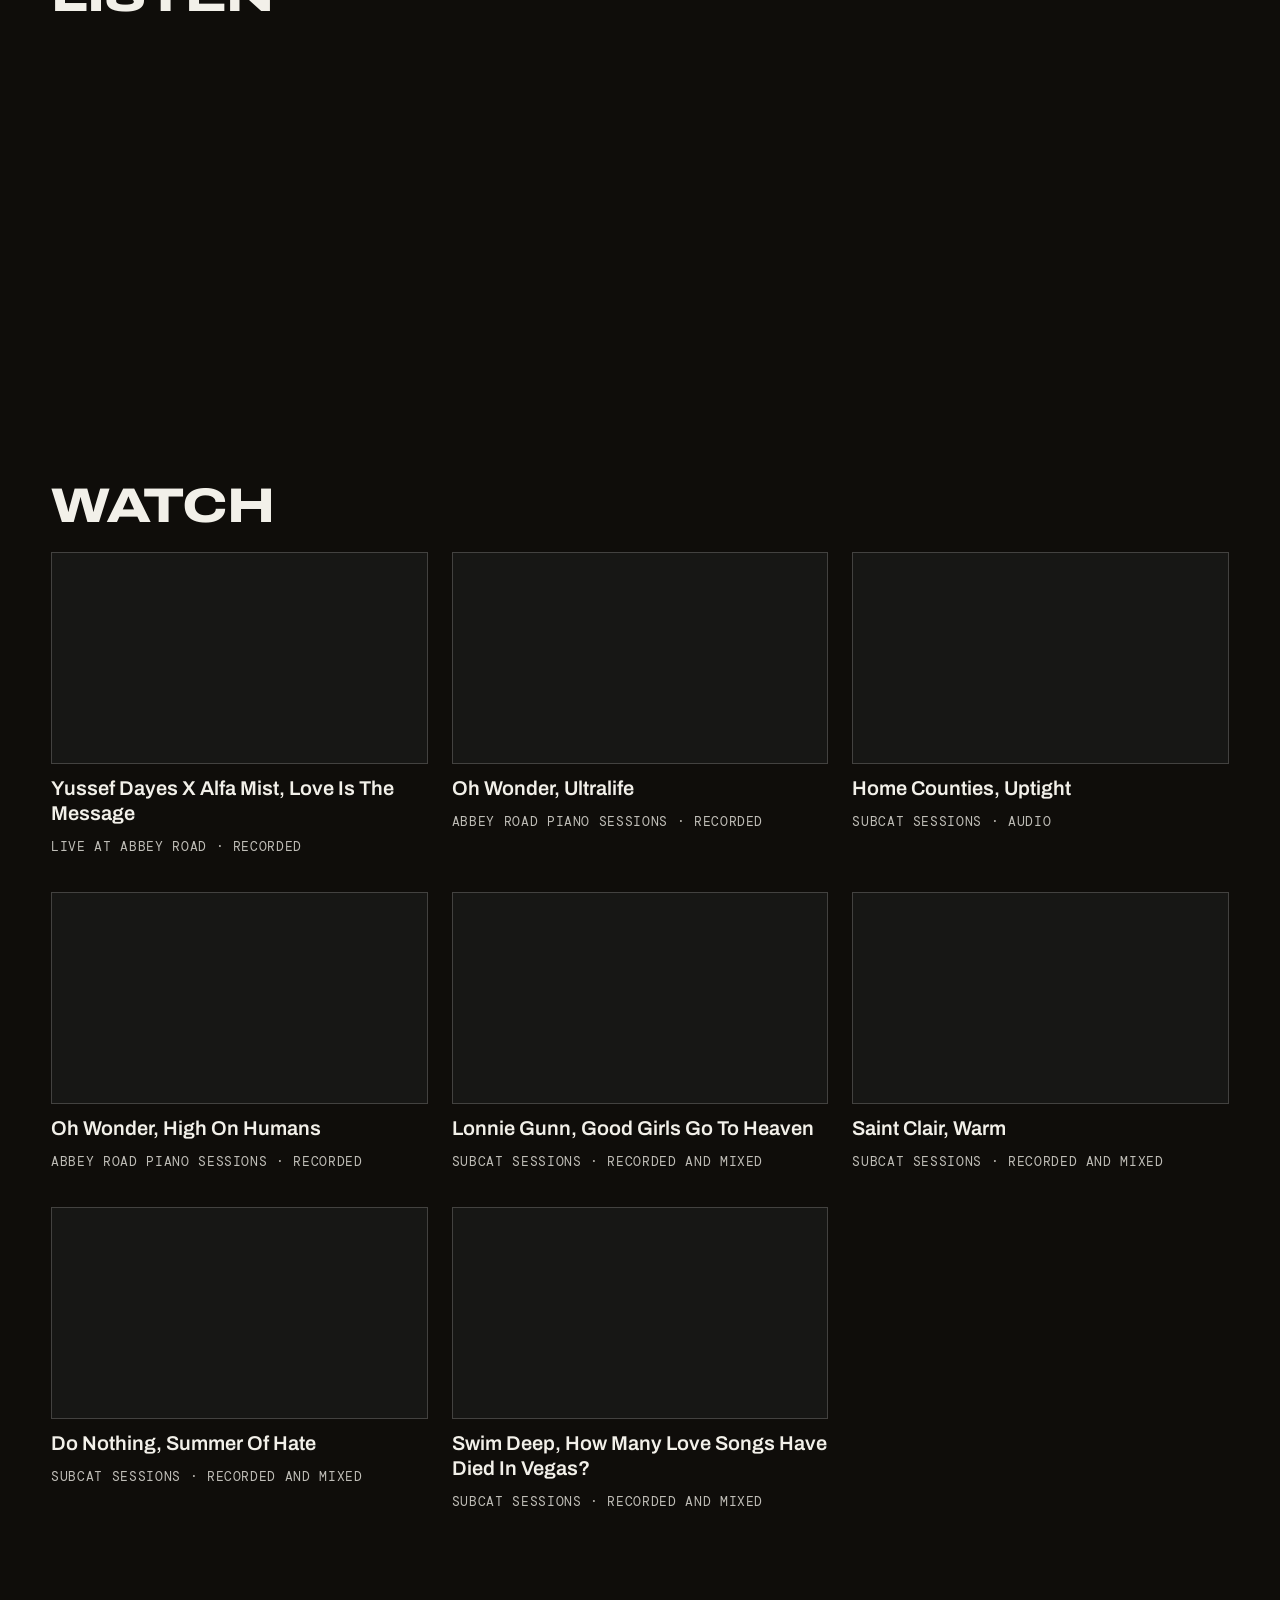
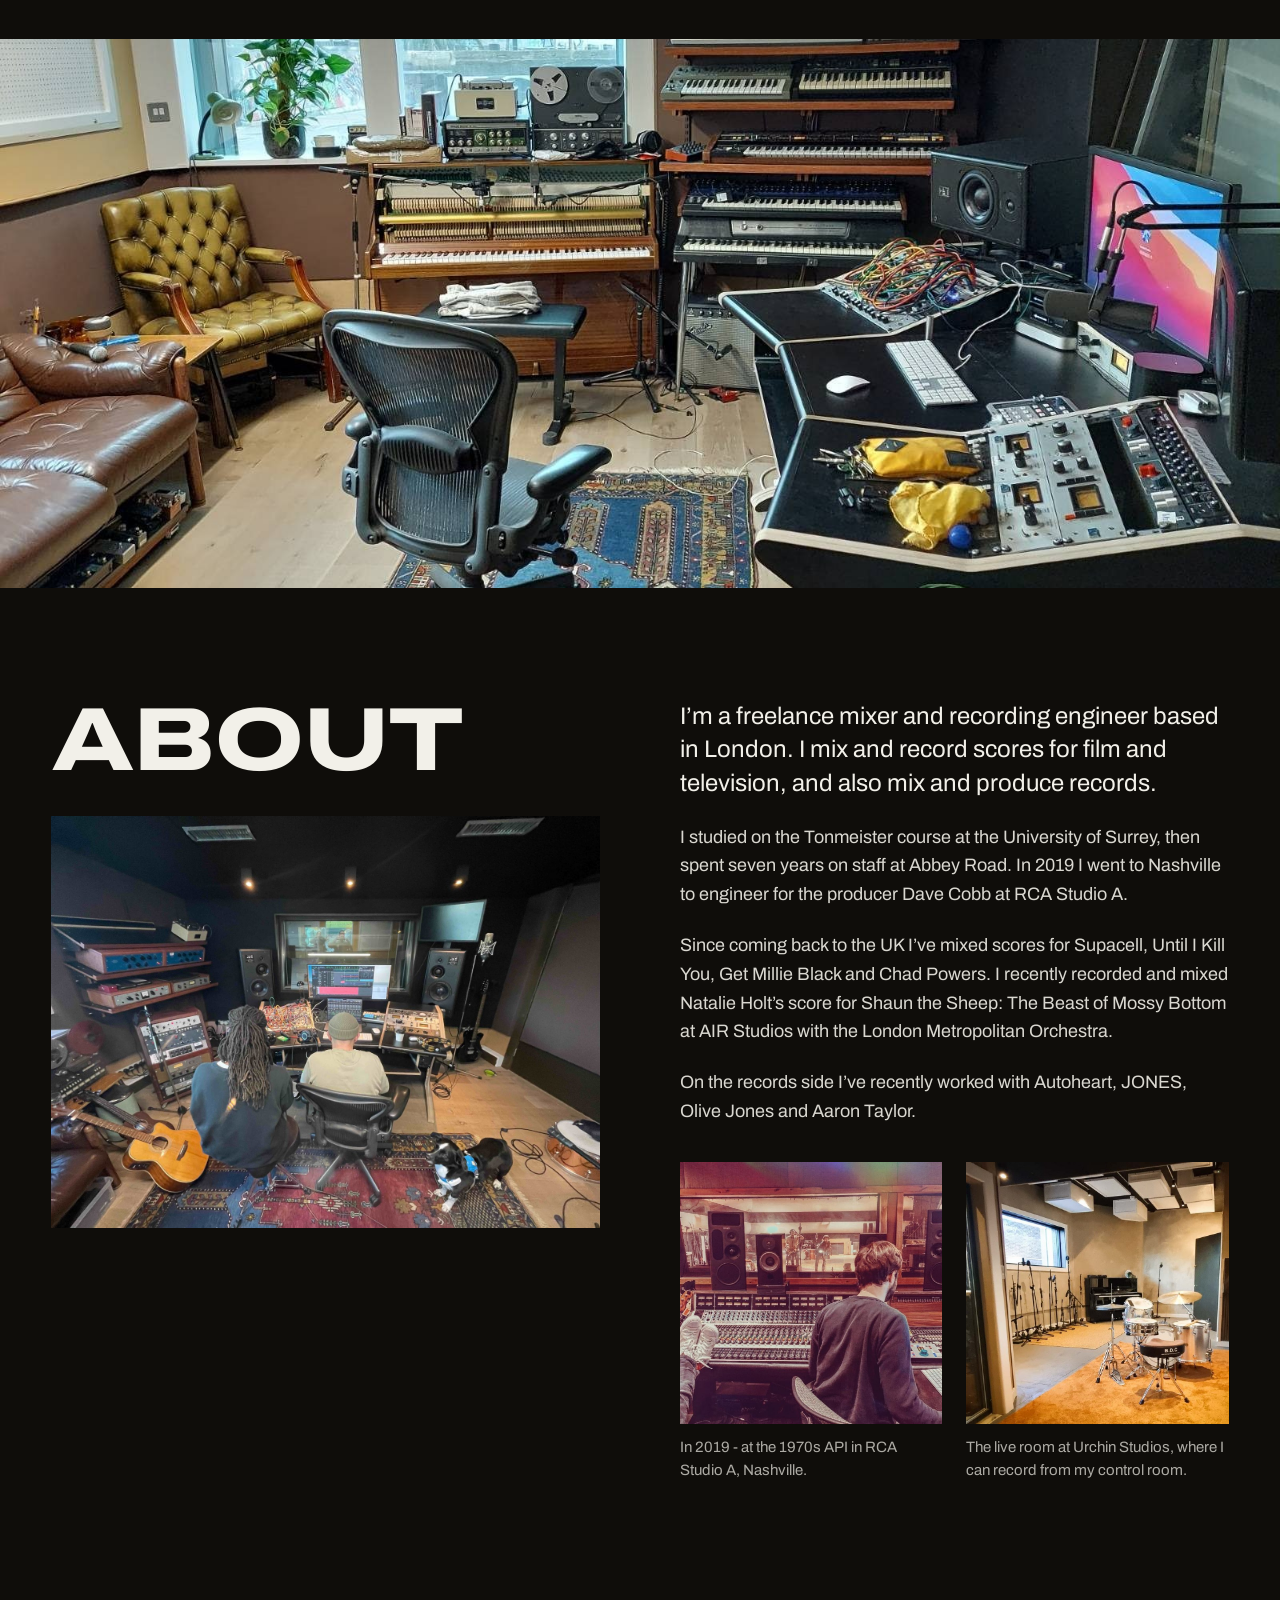
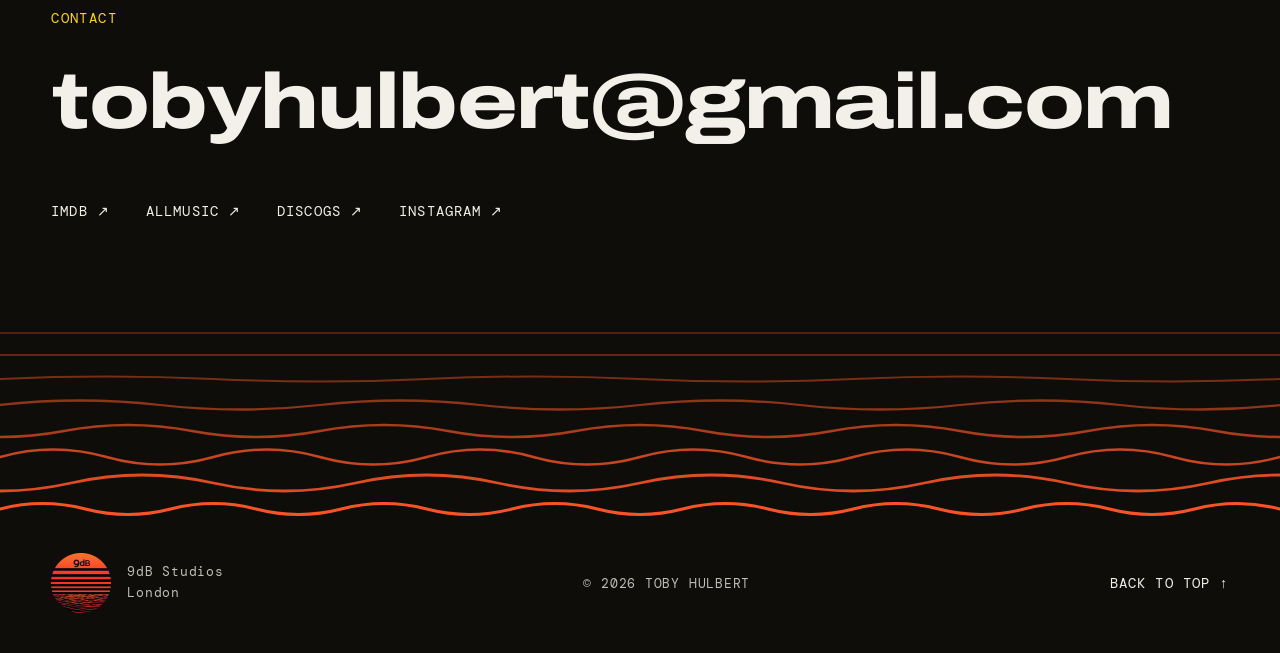
==== commit 0059aed8: "Smaller Listen and Watch titles, set directly above their content Co-Authored-By: Claude Fable 5.2 <" ====
--- a/docs/index.html
+++ b/docs/index.html
@@ -128,14 +128,12 @@
 
 <section class="listen pad" id="listen">
   <div class="wrap">
-    <div class="two-col">
-      <div class="stack">
-        <h2 class="heading">Listen</h2>
-      </div>
+    <div class="media-block">
+      <h2 class="heading heading-small">Listen</h2>
       <iframe class="playlist" title="Toby Mixes playlist on Spotify" src="https://open.spotify.com/embed/playlist/4mS1HauKUIBTxwOdk1Ul7H?utm_source=generator&amp;theme=0" loading="lazy" allow="autoplay; clipboard-write; encrypted-media; fullscreen; picture-in-picture"></iframe>
     </div>
-    <div class="stack">
-      <h2 class="heading">Watch</h2>
+    <div class="media-block">
+      <h2 class="heading heading-small">Watch</h2>
       <div class="video-grid" id="video-grid"></div>
     </div>
   </div>
--- a/docs/css/site.css
+++ b/docs/css/site.css
@@ -140,7 +140,9 @@
 .step p { font-size: 16px; line-height: 1.5; opacity: 0.78; }
 
 /* Listen and watch */
-.listen .wrap { padding-top: 128px; display: flex; flex-direction: column; gap: 104px; }
+.listen .wrap { padding-top: 128px; display: flex; flex-direction: column; gap: 88px; }
+.media-block { display: flex; flex-direction: column; gap: 22px; }
+.heading-small { font-size: clamp(30px, 3.8vw, 52px); line-height: 1; }
 .two-col { display: grid; grid-template-columns: repeat(auto-fit, minmax(300px, 1fr)); gap: 40px 80px; align-items: start; }
 .stack { display: flex; flex-direction: column; gap: 24px; }
 .playlist { width: 100%; height: 352px; border: 0; border-radius: 12px; }
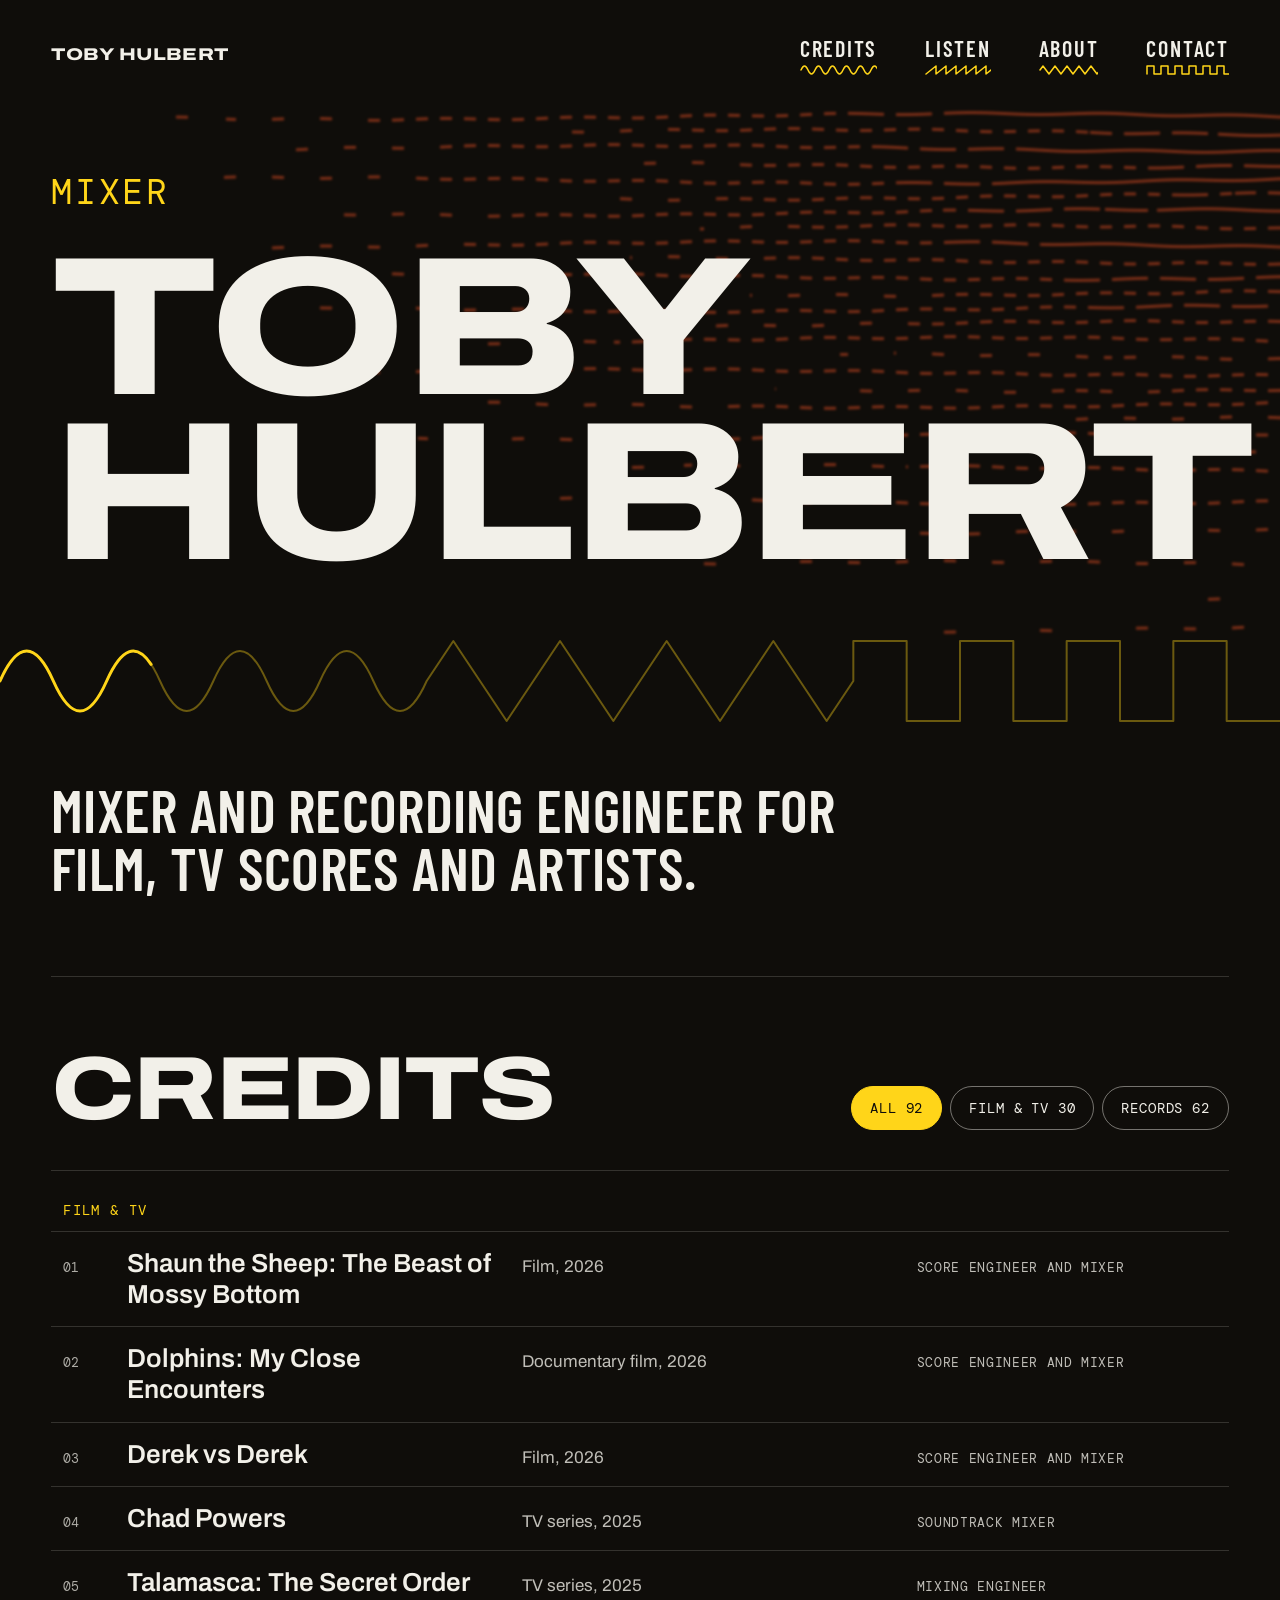
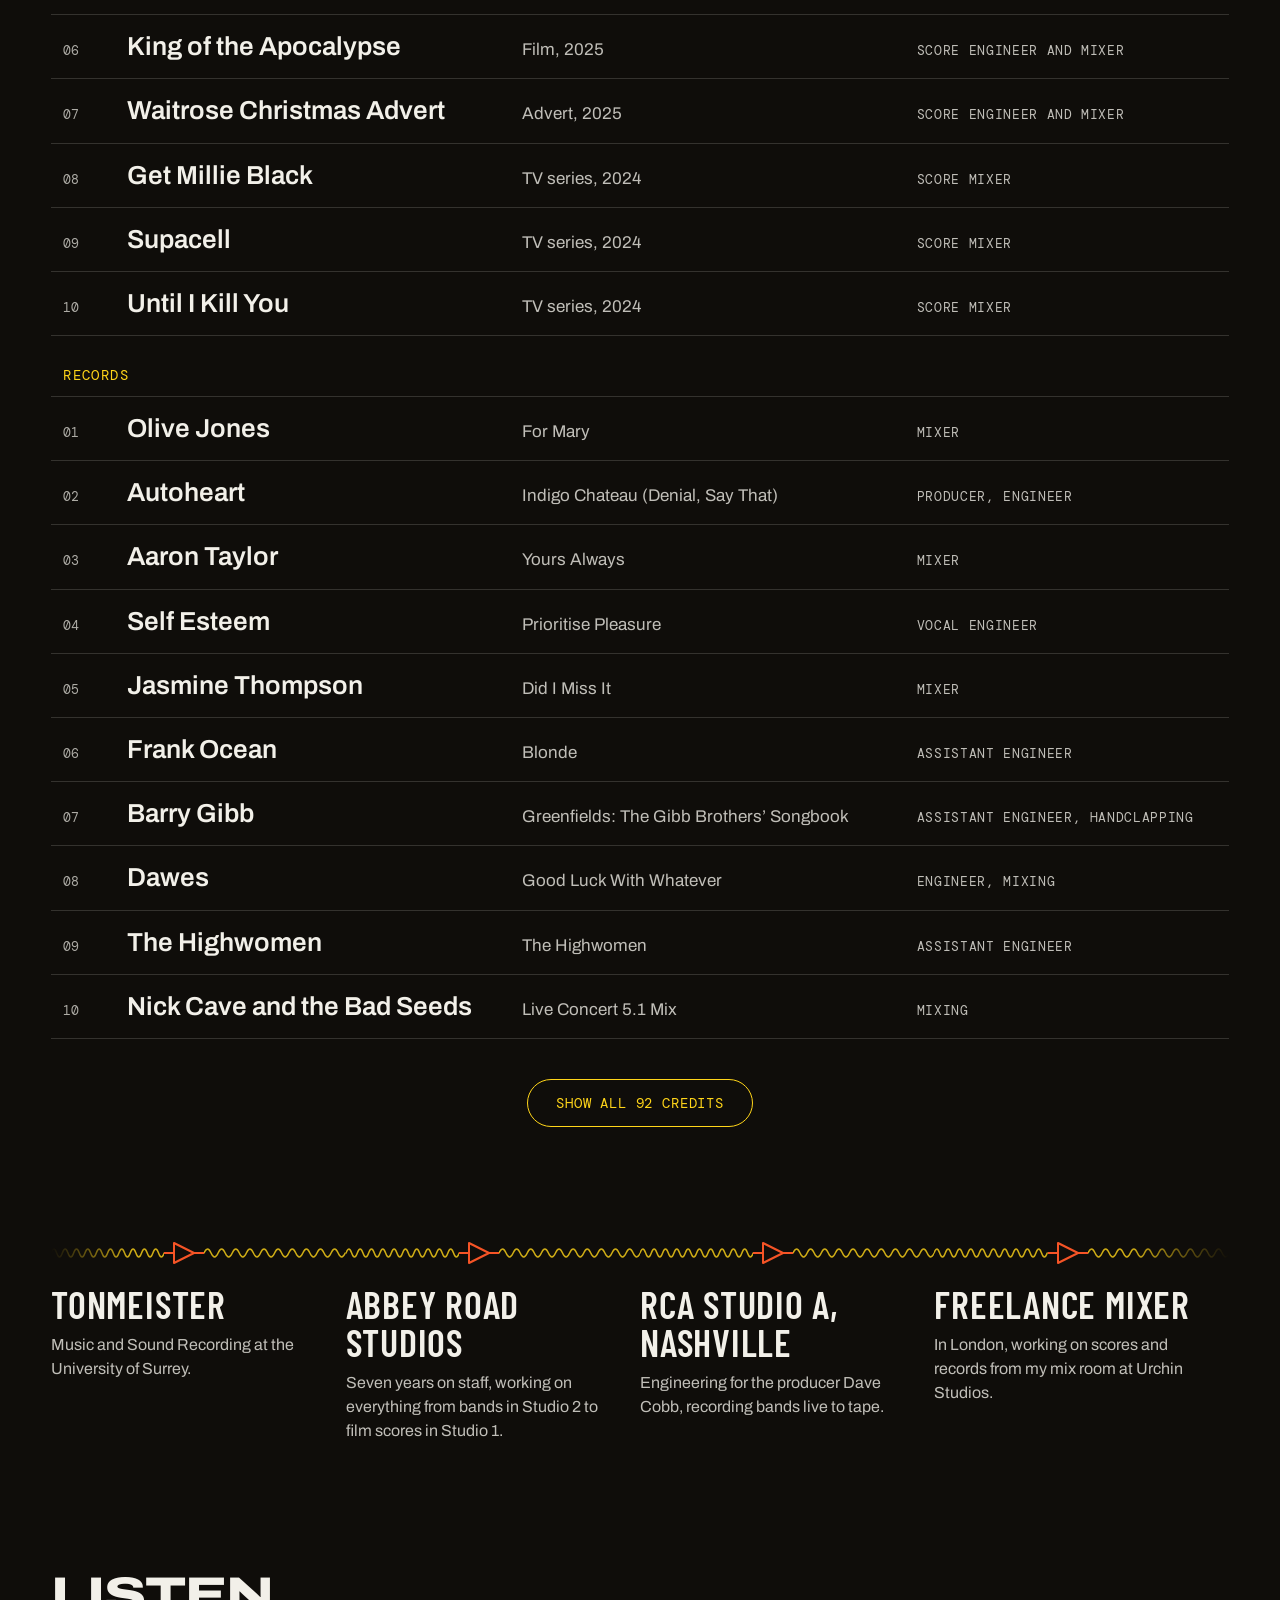
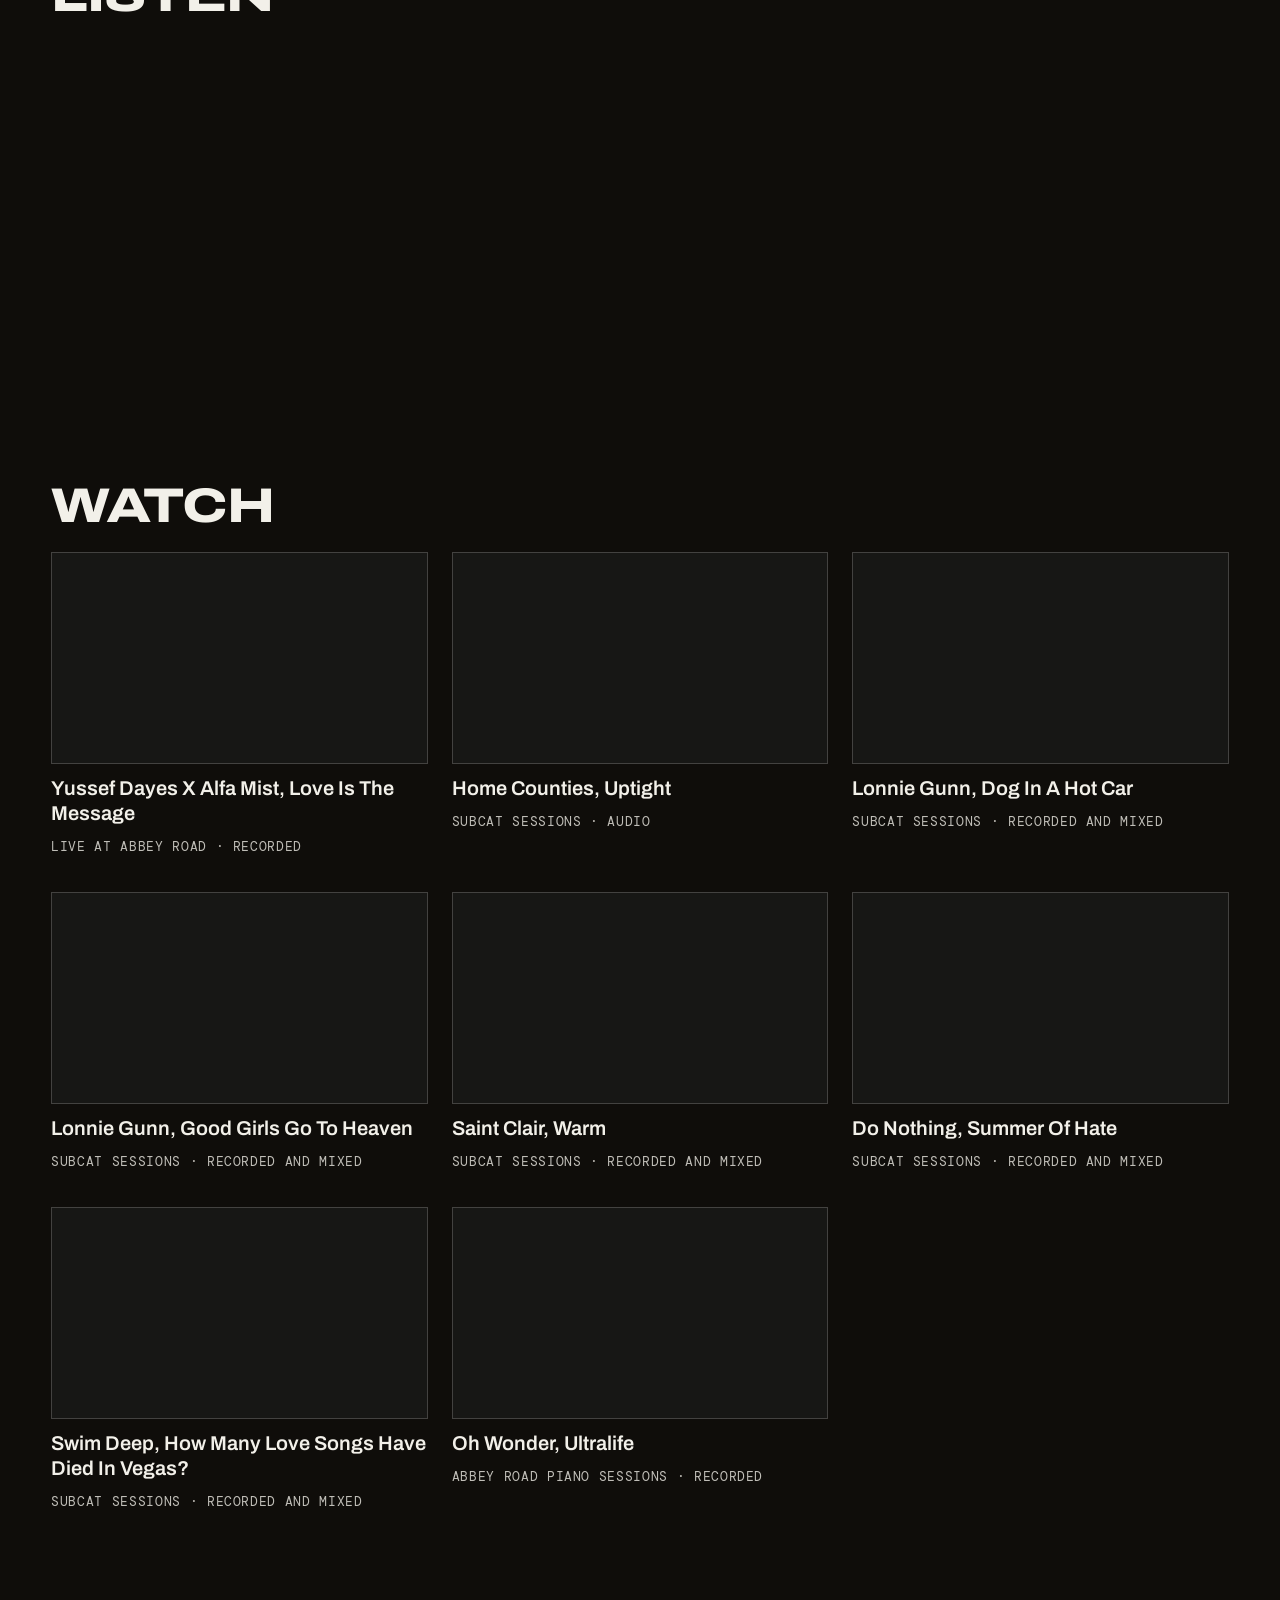
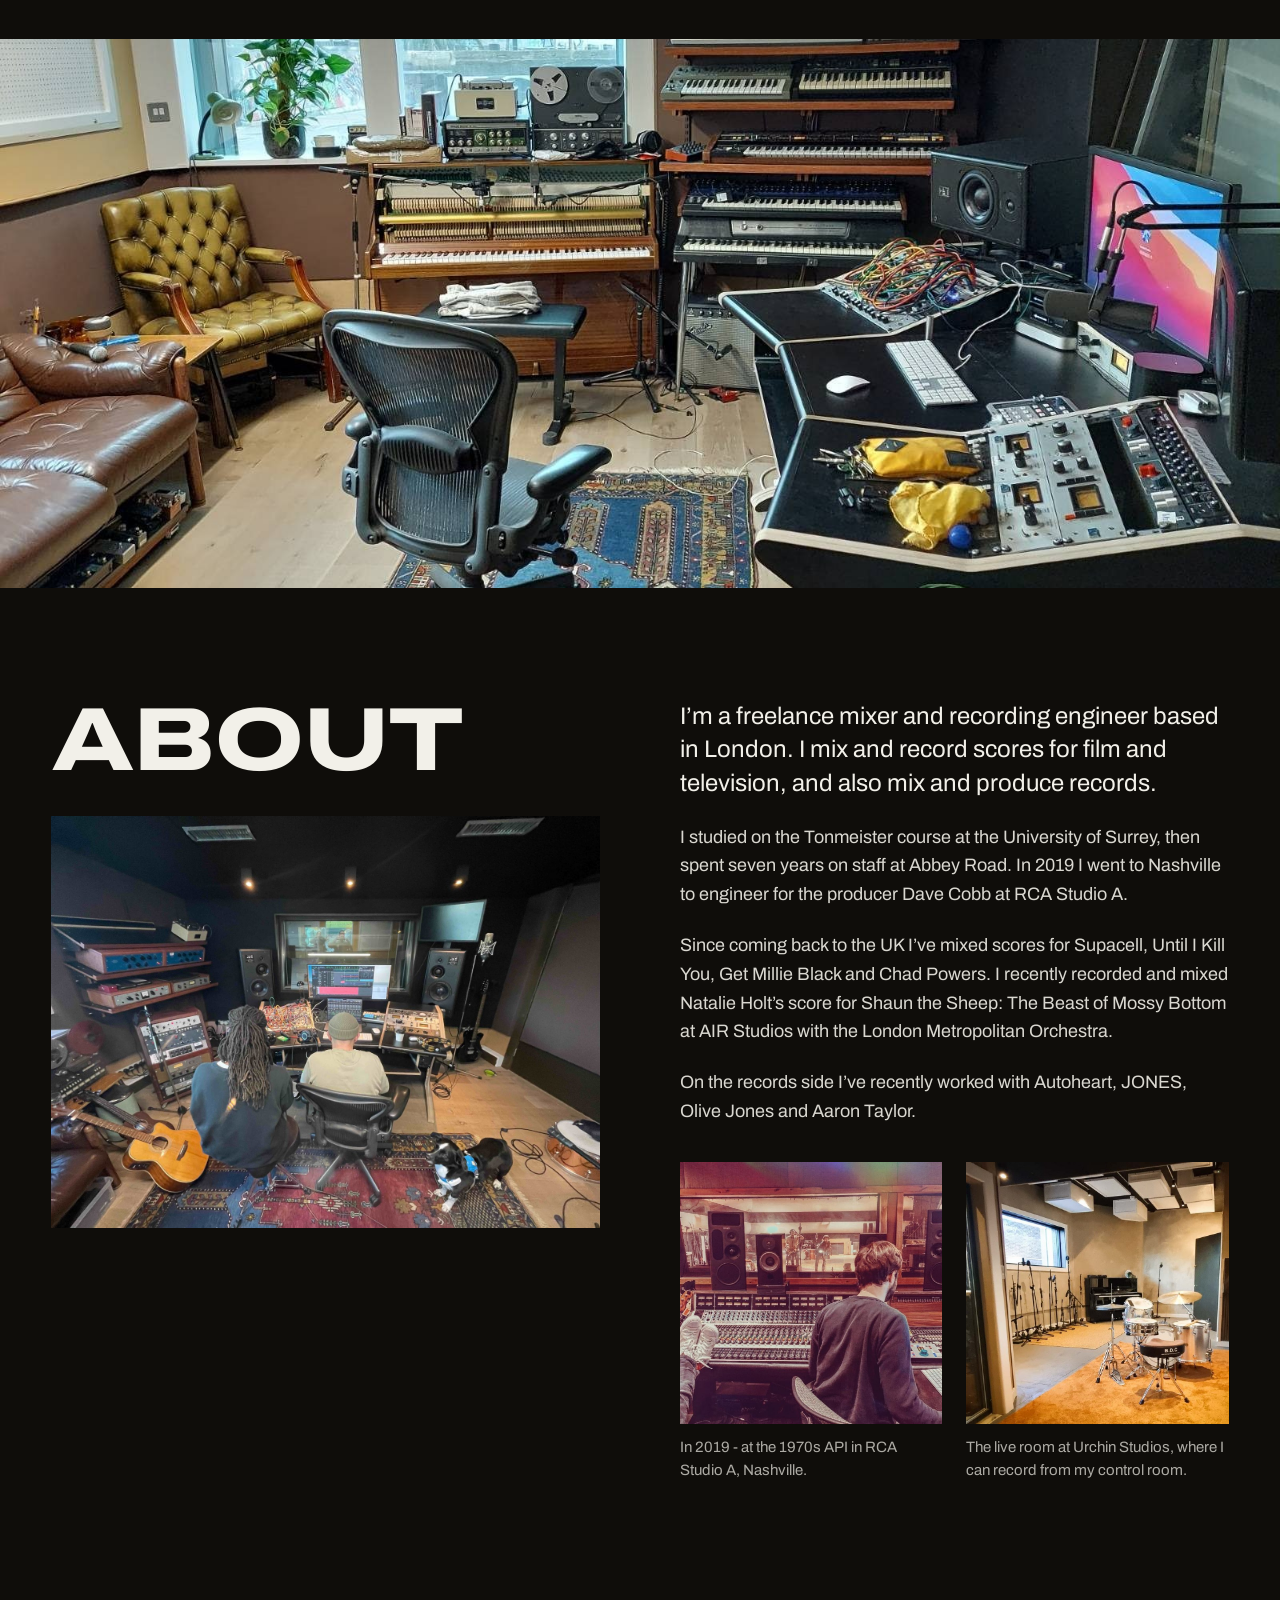
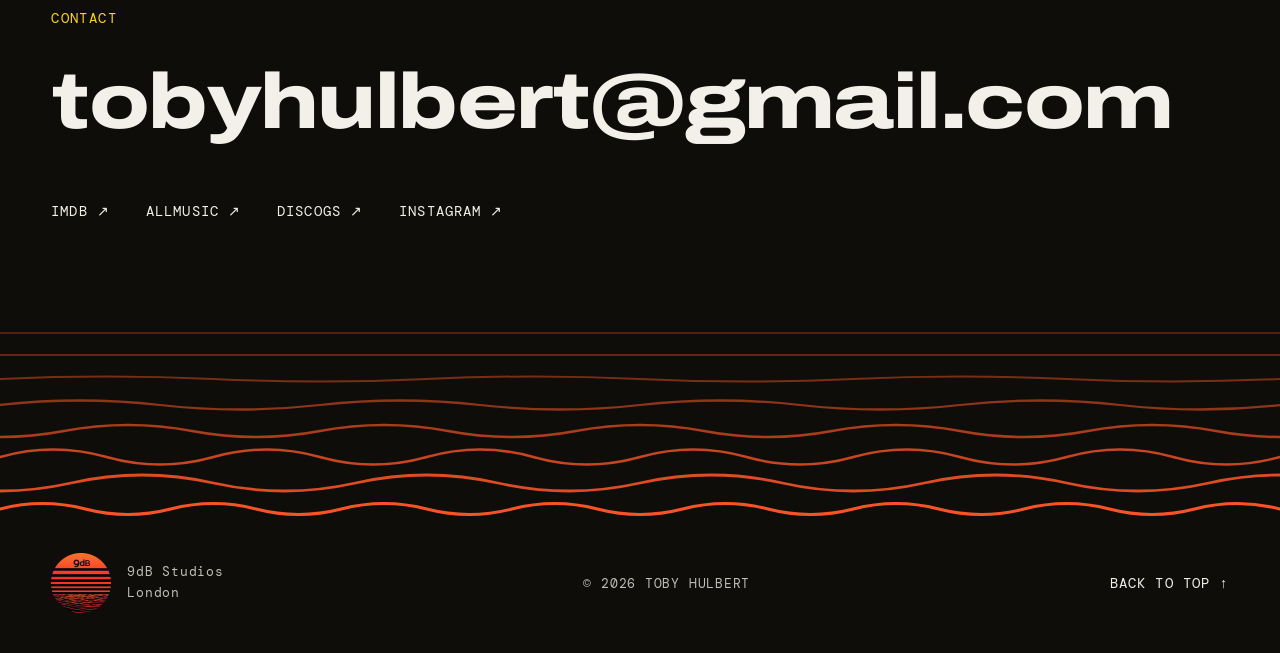
==== commit e80ba91d: "Videos: add Lonnie Gunn, Dog In A Hot Car; move Oh Wonder, Ultralife to the end Co-Authored-By: Clau" ====
--- a/docs/index.html
+++ b/docs/index.html
@@ -20,7 +20,7 @@
 <link rel="preconnect" href="https://fonts.googleapis.com">
 <link rel="preconnect" href="https://fonts.gstatic.com" crossorigin>
 <link rel="stylesheet" href="https://fonts.googleapis.com/css2?family=Archivo:wdth,wght@62..125,100..900&family=Barlow+Condensed:wght@500;600&family=DM+Mono:wght@400;500&display=swap">
-<link rel="stylesheet" href="css/site.css">
+<link rel="stylesheet" href="css/site.css?v=5">
 </head>
 <body>
 
@@ -207,7 +207,7 @@
 
 <img id="credit-art" alt="" aria-hidden="true">
 
-<script src="js/credits.js"></script>
-<script src="js/site.js"></script>
+<script src="js/credits.js?v=5"></script>
+<script src="js/site.js?v=5"></script>
 </body>
 </html>
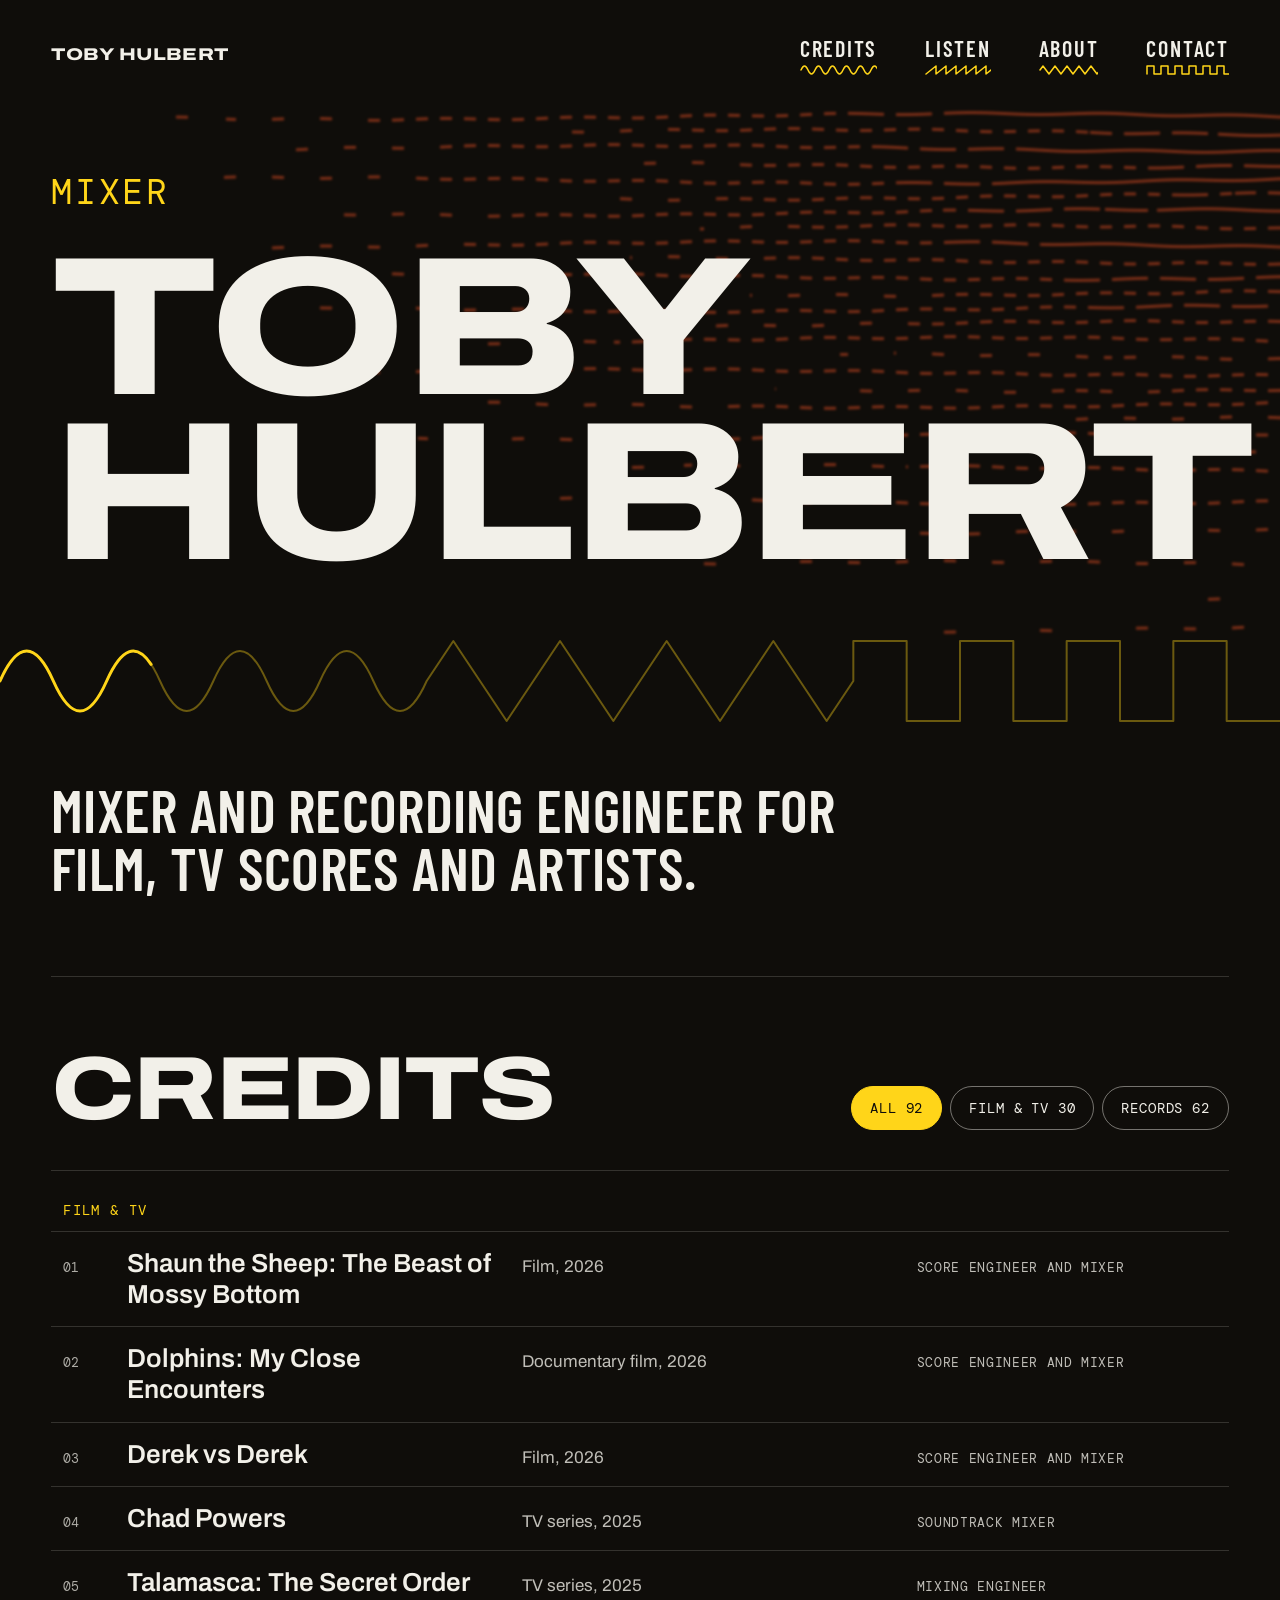
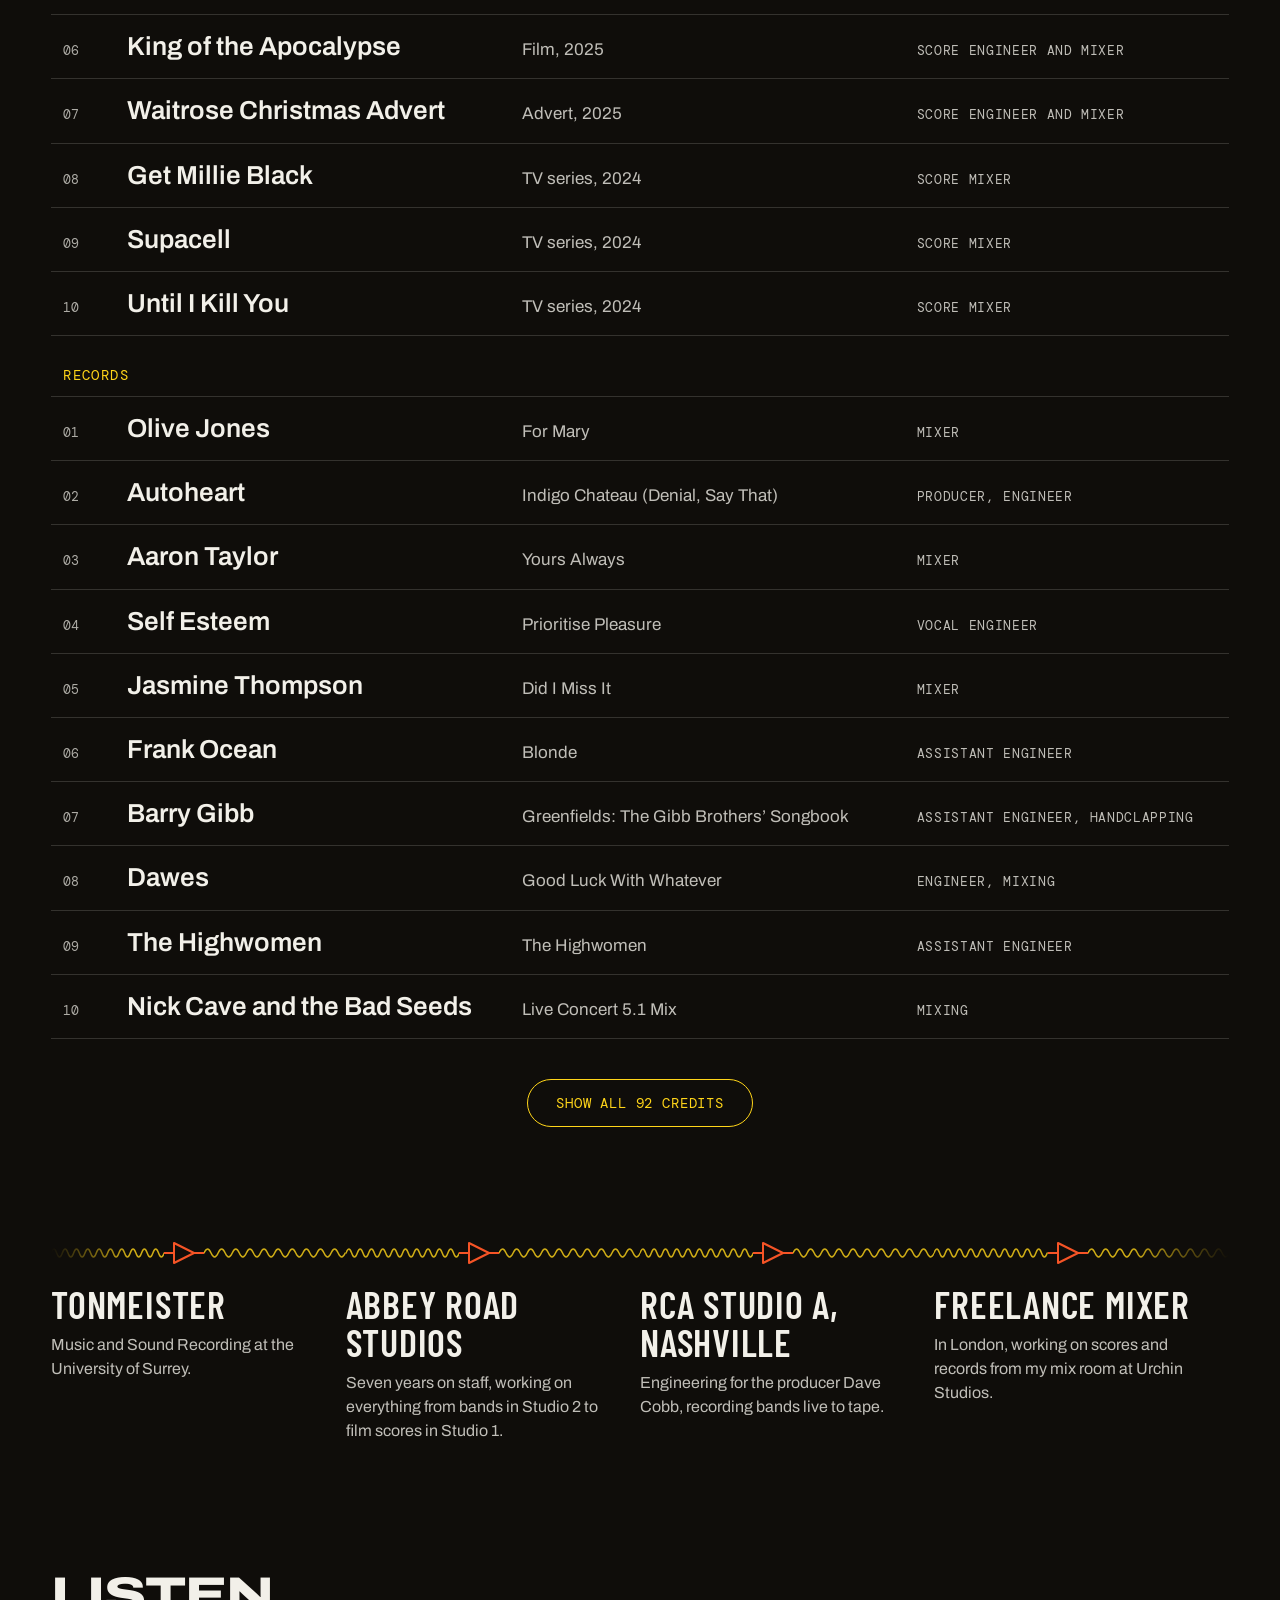
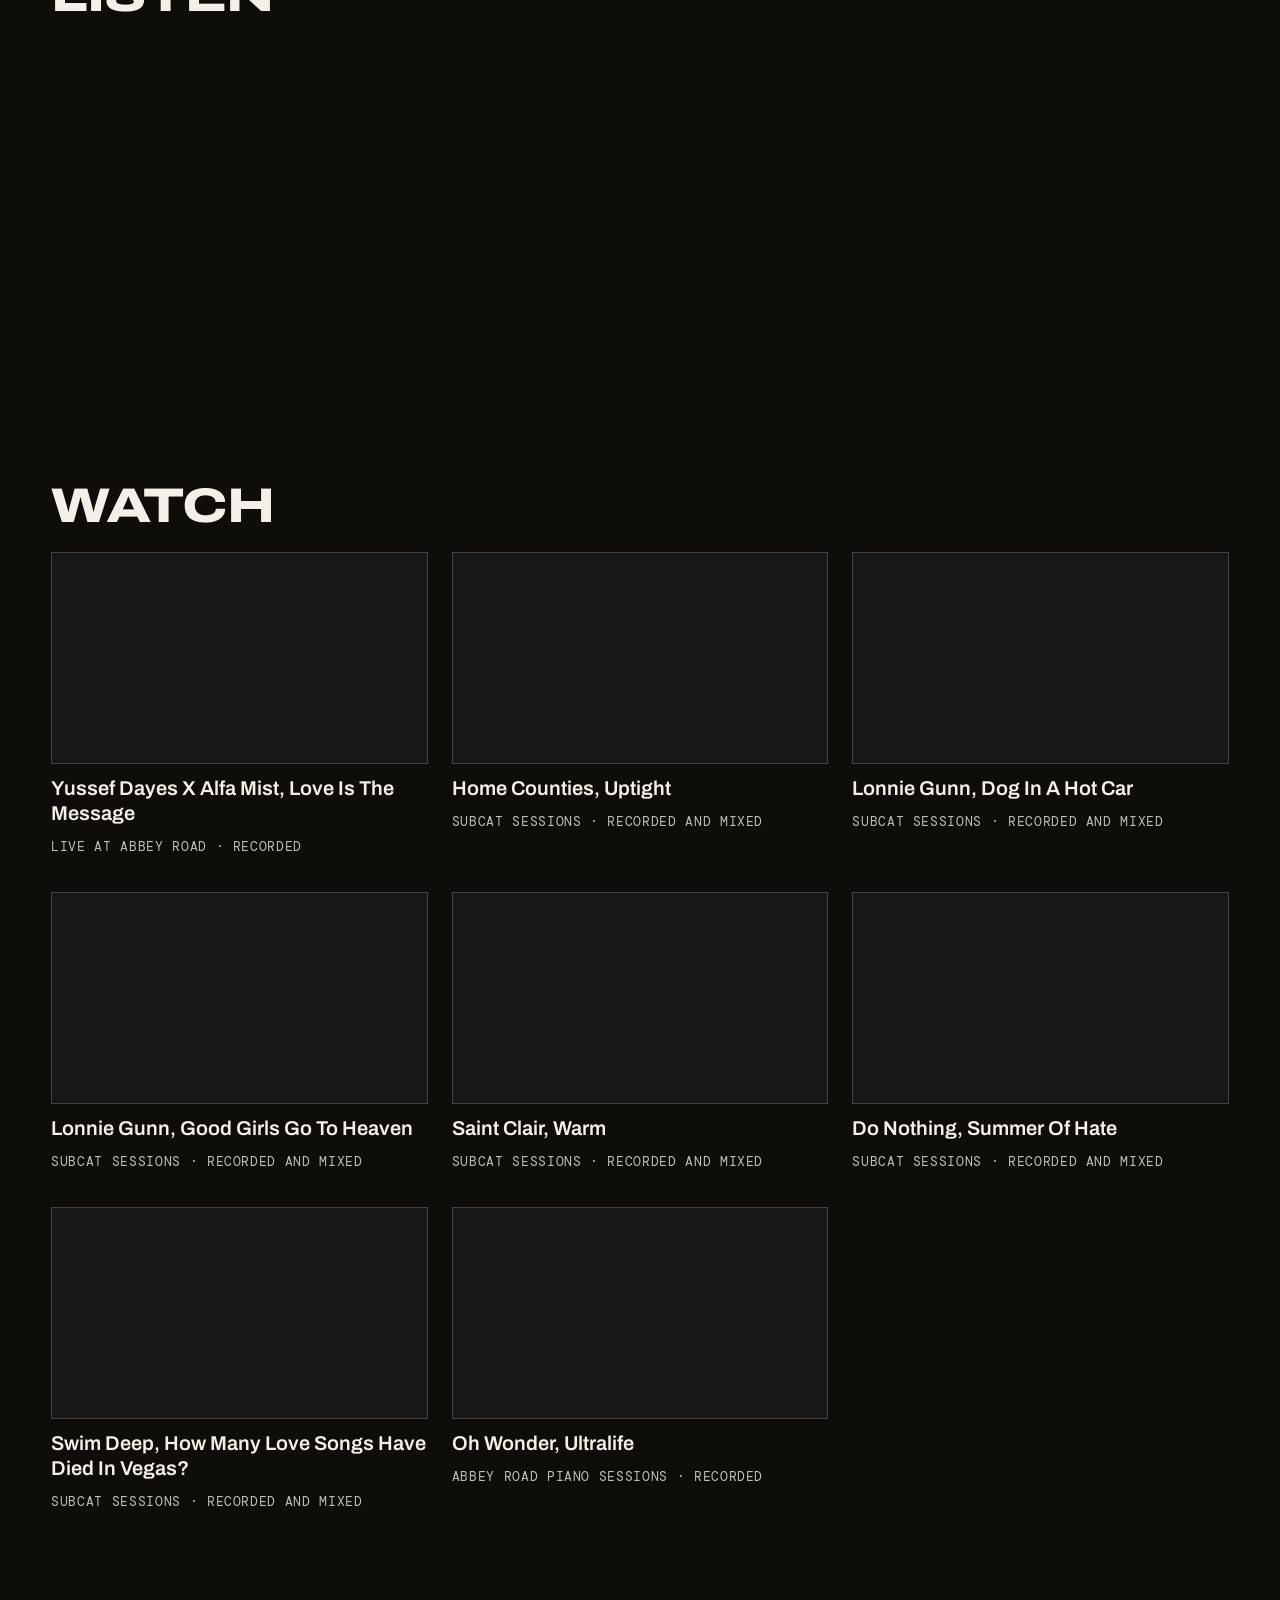
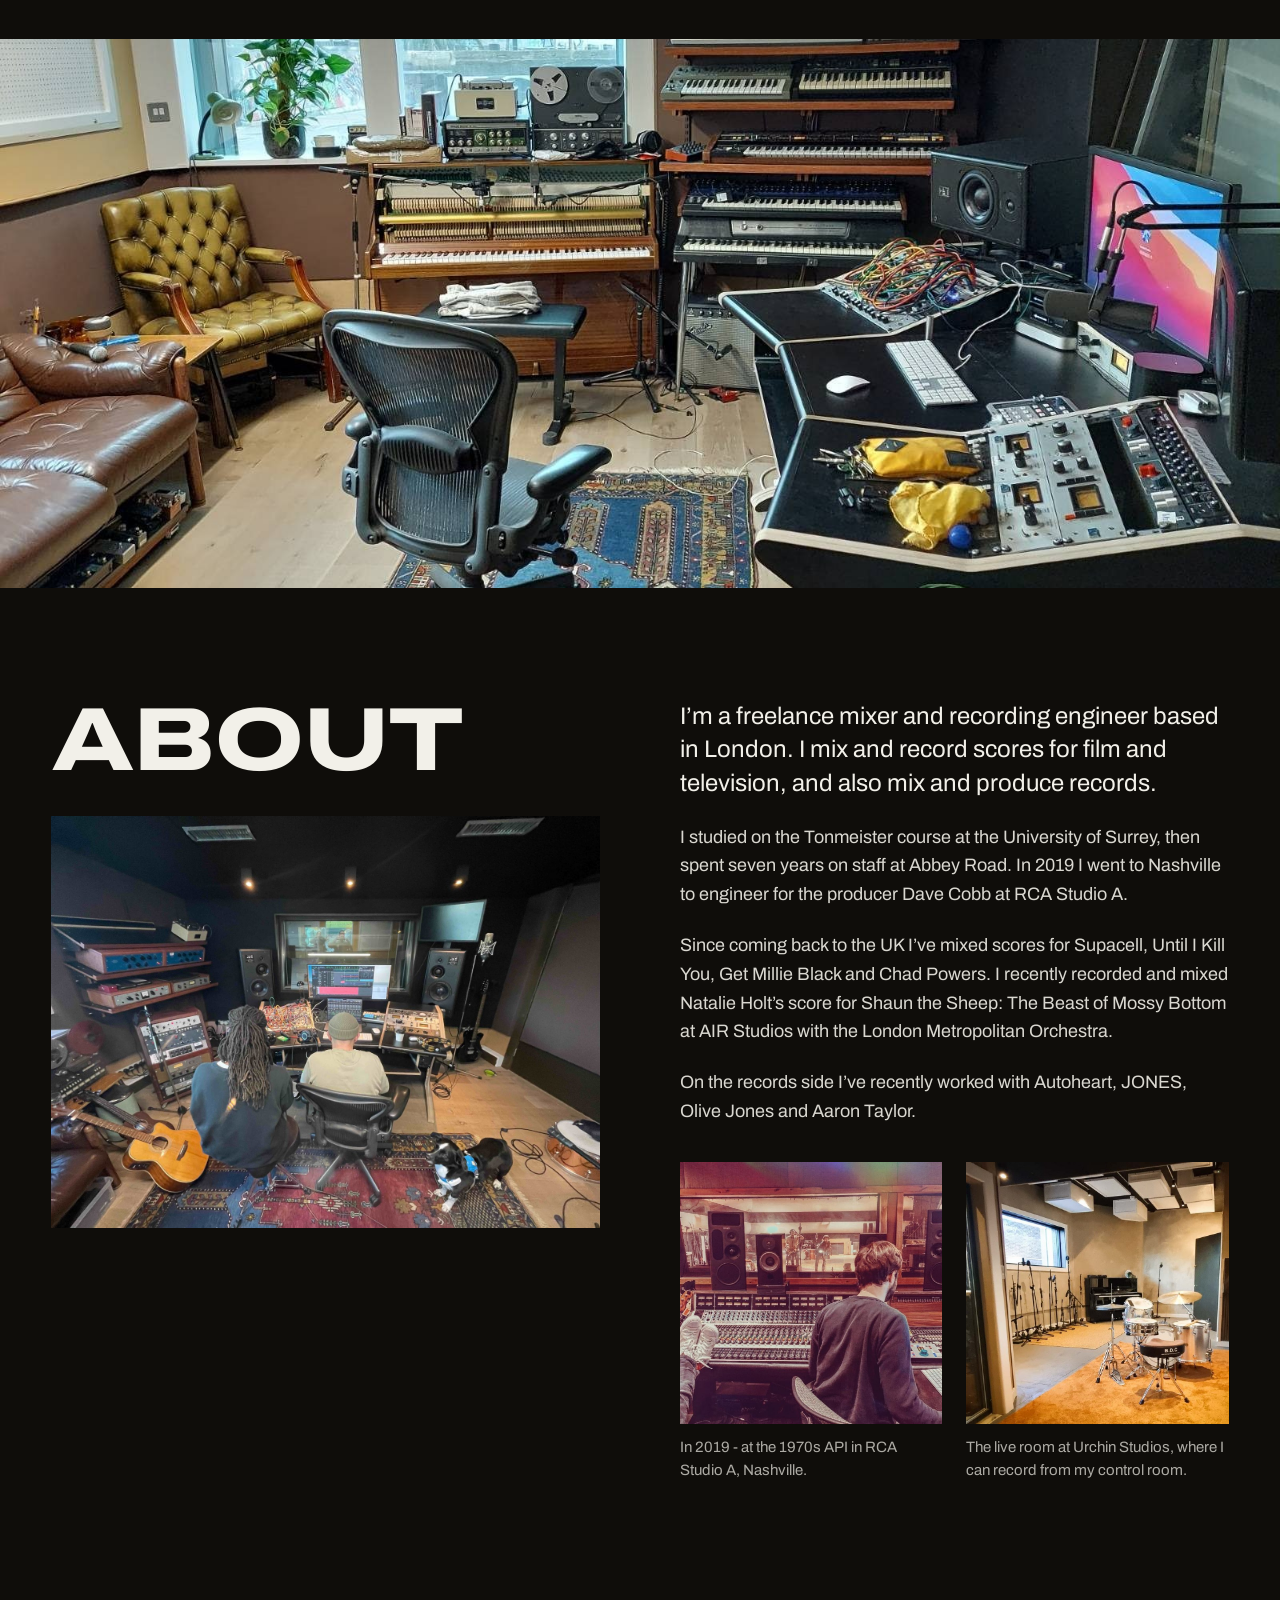
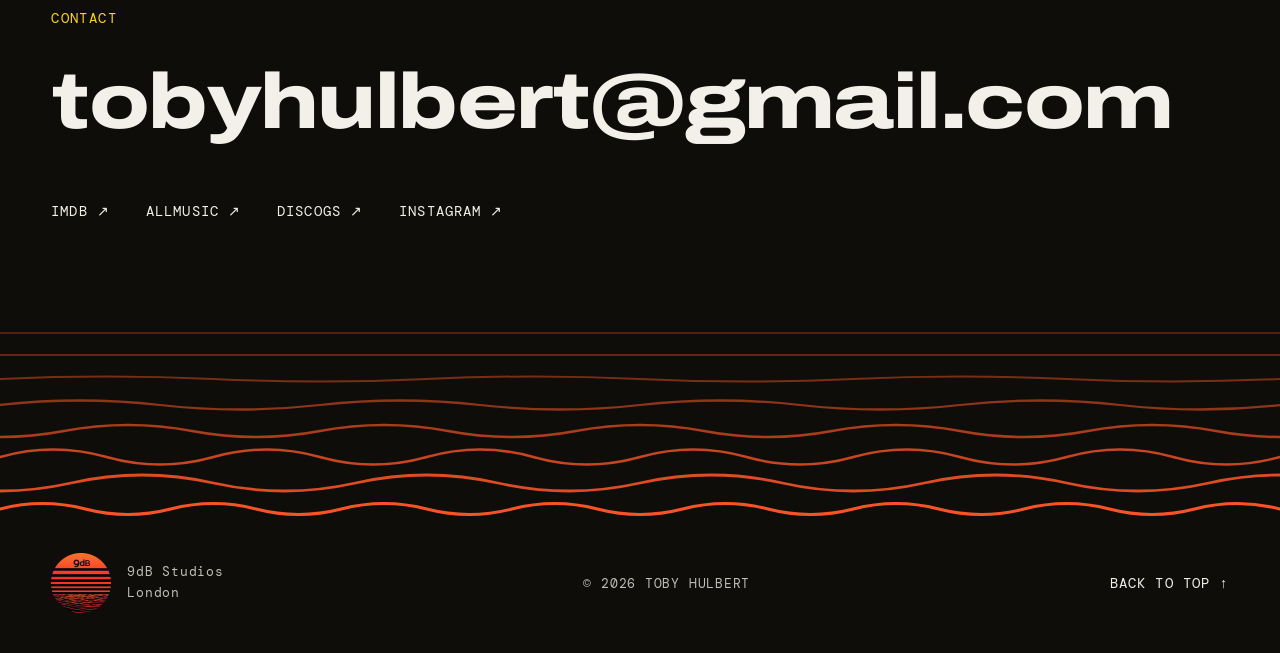
==== commit 5ab412d5: "Home Counties caption: Recorded and mixed Co-Authored-By: Claude Fable 5.2 <noreply@anthropic.com> C" ====
--- a/docs/index.html
+++ b/docs/index.html
@@ -20,7 +20,7 @@
 <link rel="preconnect" href="https://fonts.googleapis.com">
 <link rel="preconnect" href="https://fonts.gstatic.com" crossorigin>
 <link rel="stylesheet" href="https://fonts.googleapis.com/css2?family=Archivo:wdth,wght@62..125,100..900&family=Barlow+Condensed:wght@500;600&family=DM+Mono:wght@400;500&display=swap">
-<link rel="stylesheet" href="css/site.css?v=5">
+<link rel="stylesheet" href="css/site.css?v=6">
 </head>
 <body>
 
@@ -207,7 +207,7 @@
 
 <img id="credit-art" alt="" aria-hidden="true">
 
-<script src="js/credits.js?v=5"></script>
-<script src="js/site.js?v=5"></script>
+<script src="js/credits.js?v=6"></script>
+<script src="js/site.js?v=6"></script>
 </body>
 </html>
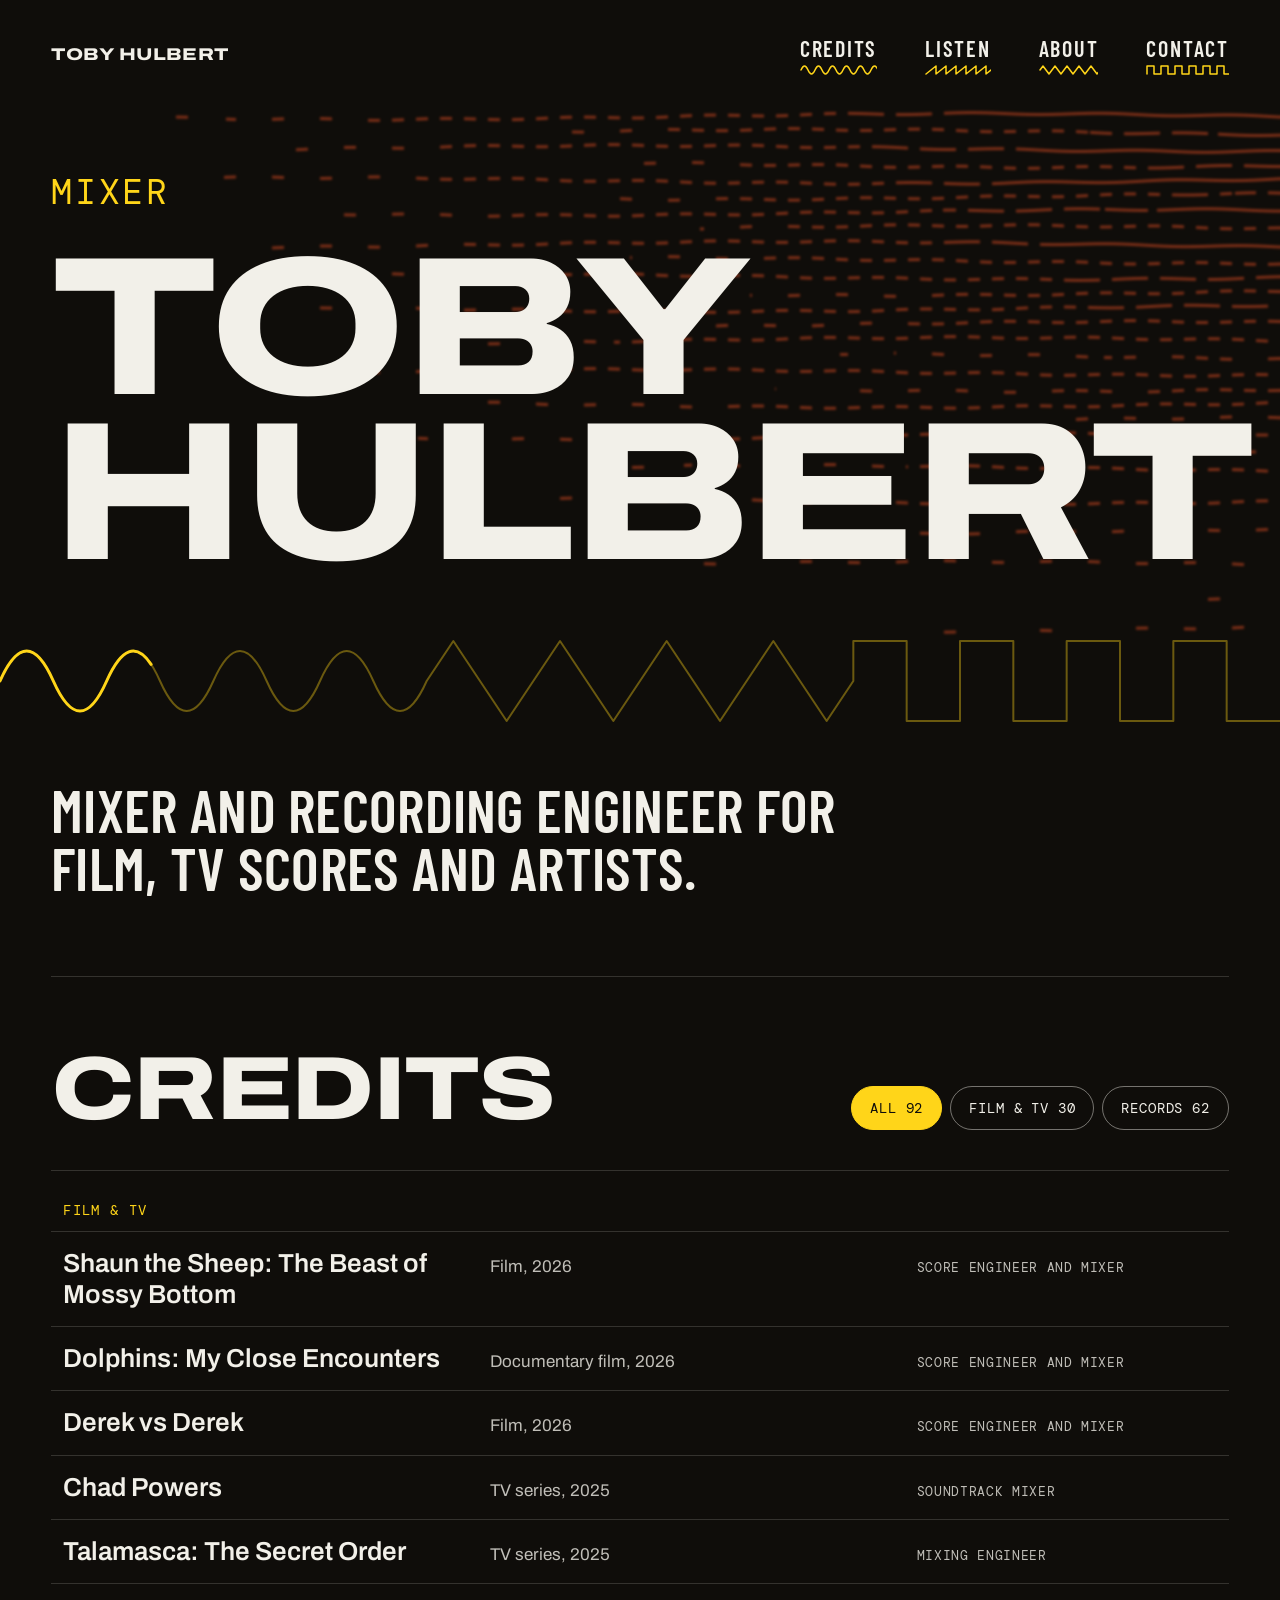
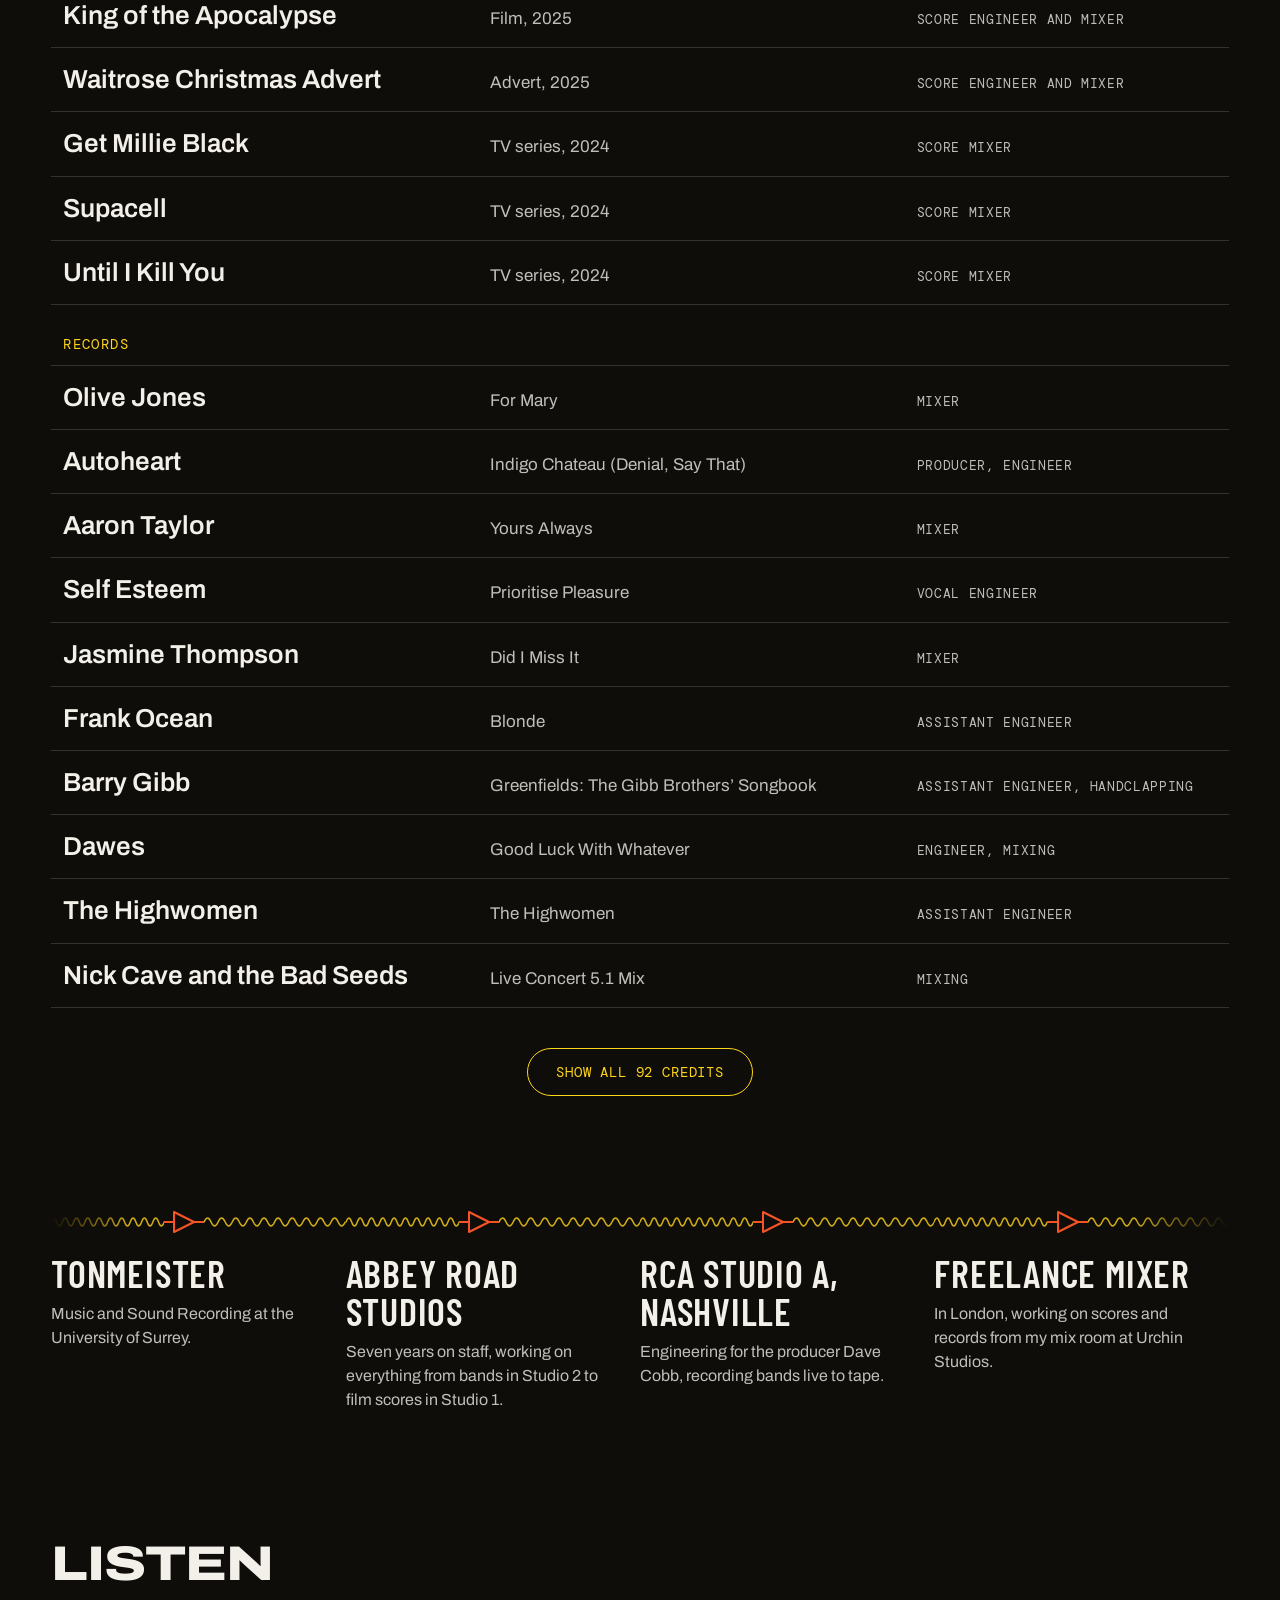
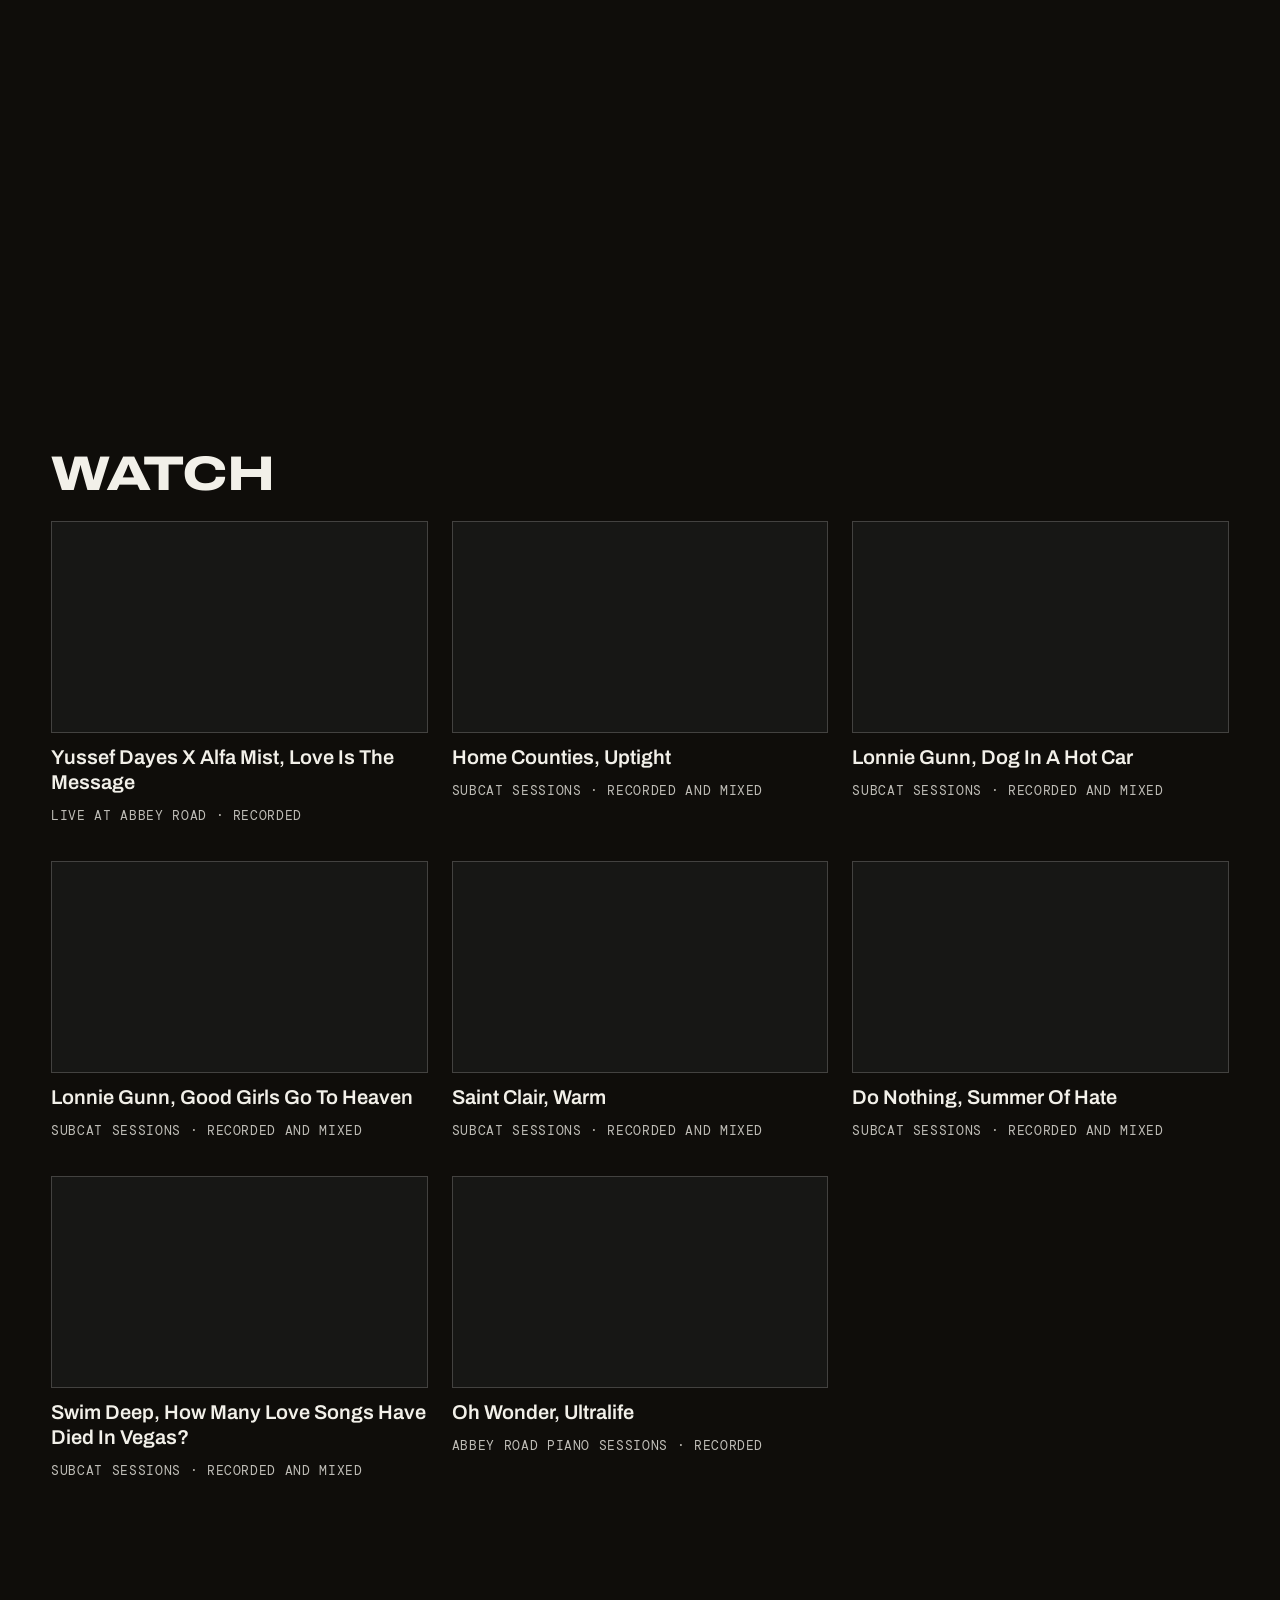
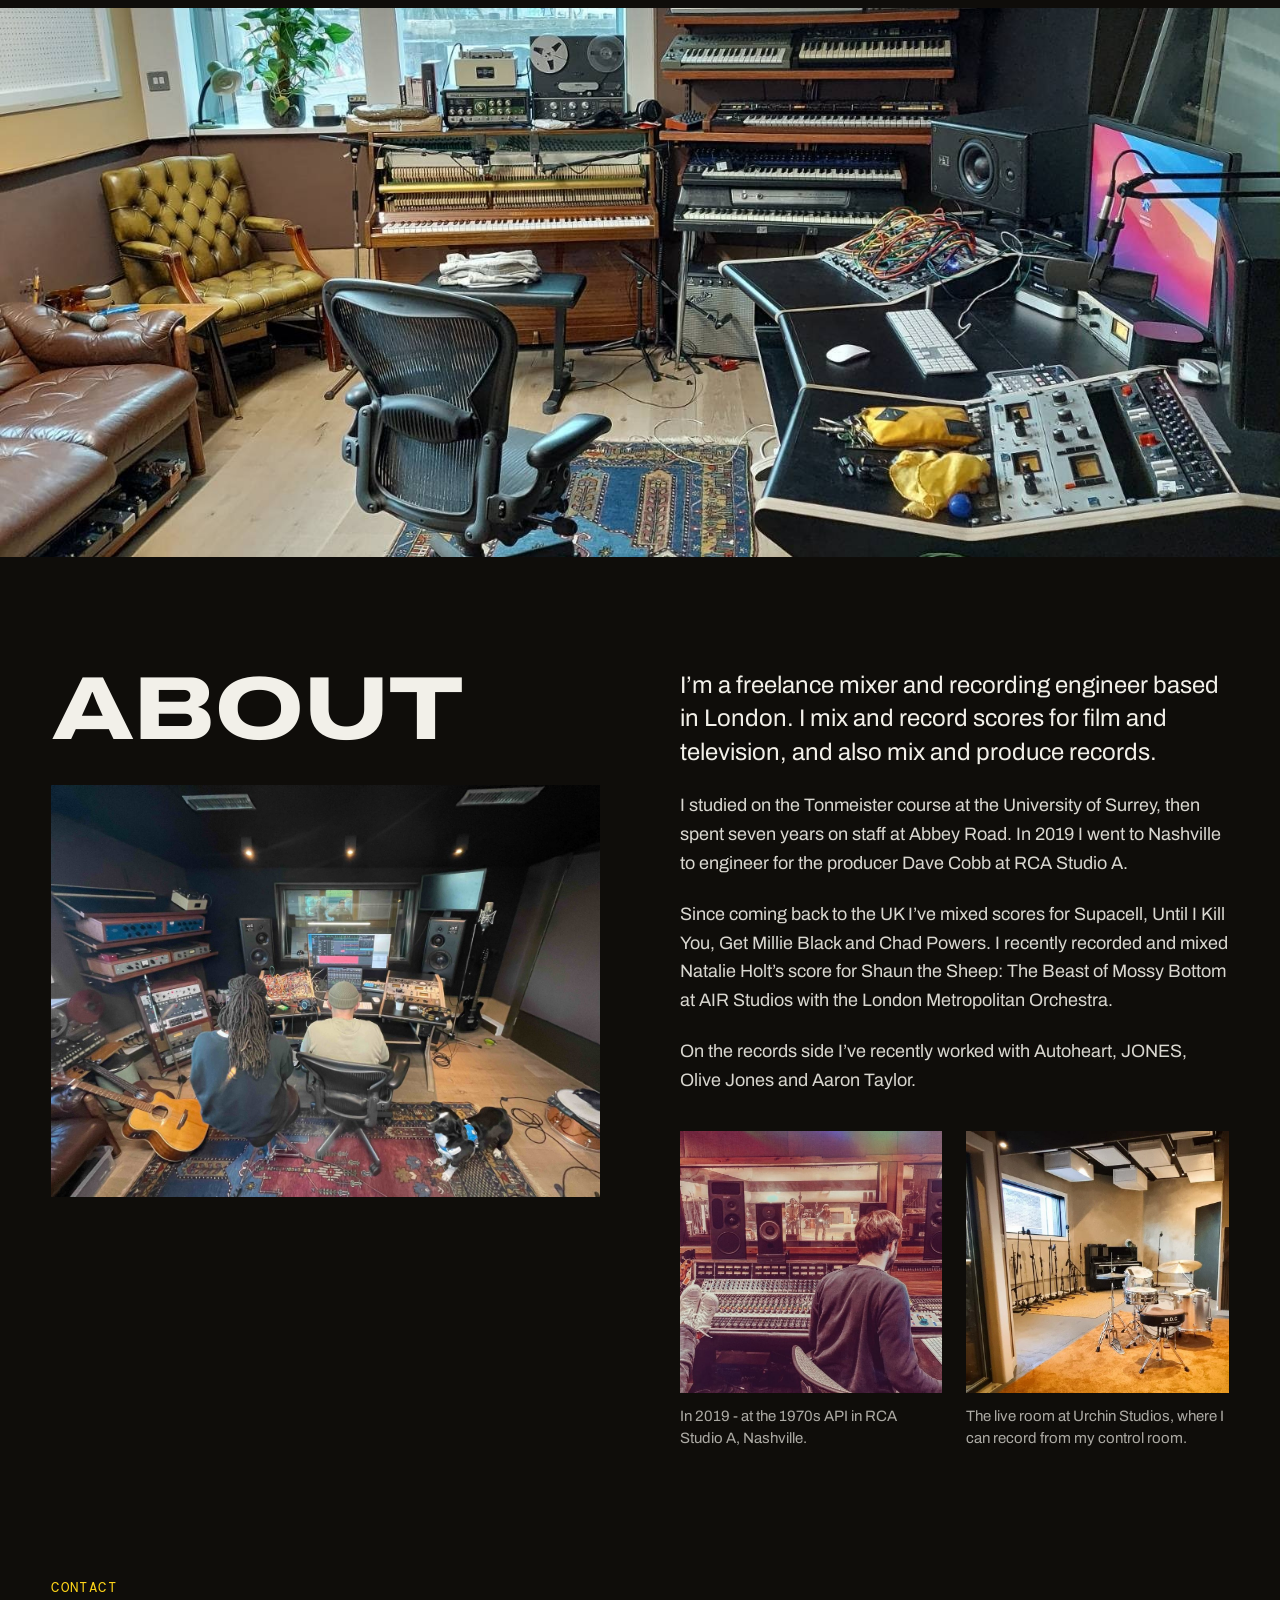
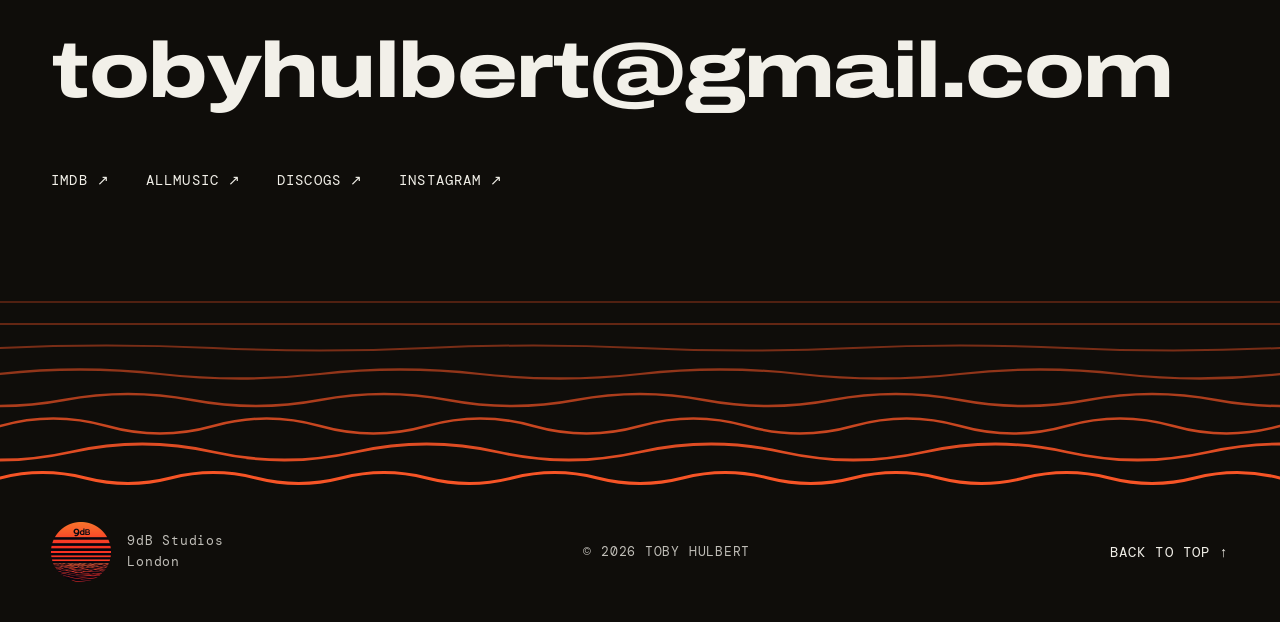
==== commit 9a16aab9: "Remove the numbers from the credits list Co-Authored-By: Claude Fable 5.2 <noreply@anthropic.com> Cl" ====
--- a/docs/index.html
+++ b/docs/index.html
@@ -20,7 +20,7 @@
 <link rel="preconnect" href="https://fonts.googleapis.com">
 <link rel="preconnect" href="https://fonts.gstatic.com" crossorigin>
 <link rel="stylesheet" href="https://fonts.googleapis.com/css2?family=Archivo:wdth,wght@62..125,100..900&family=Barlow+Condensed:wght@500;600&family=DM+Mono:wght@400;500&display=swap">
-<link rel="stylesheet" href="css/site.css?v=6">
+<link rel="stylesheet" href="css/site.css?v=7">
 </head>
 <body>
 
@@ -207,7 +207,7 @@
 
 <img id="credit-art" alt="" aria-hidden="true">
 
-<script src="js/credits.js?v=6"></script>
-<script src="js/site.js?v=6"></script>
+<script src="js/credits.js?v=7"></script>
+<script src="js/site.js?v=7"></script>
 </body>
 </html>
--- a/docs/css/site.css
+++ b/docs/css/site.css
@@ -112,11 +112,10 @@
   border-top: 1px solid var(--rule); transition: background 0.18s ease, color 0.18s ease;
 }
 .credit:hover { background: var(--yellow); color: #0d0d0b; }
-.credit-n { flex: 0 0 40px; font-family: var(--mono); font-size: 13px; opacity: 0.7; }
 .credit-title { flex: 1 1 300px; font-size: 26px; line-height: 1.2; font-weight: 600; }
 .credit-project { flex: 1 1 300px; font-size: 17px; line-height: 1.3; opacity: 0.78; }
 .credit-role { flex: 0 1 300px; font-family: var(--mono); font-size: 13px; letter-spacing: 0.05em; text-transform: uppercase; opacity: 0.78; }
-.credit:hover .credit-n, .credit:hover .credit-project, .credit:hover .credit-role { opacity: 1; }
+.credit:hover .credit-project, .credit:hover .credit-role { opacity: 1; }
 #credit-art {
   position: fixed; z-index: 20; top: 0; left: 0; width: 220px; height: auto; max-height: 330px; object-fit: cover;
   pointer-events: none; opacity: 0; transition: opacity 0.15s ease; box-shadow: 0 18px 50px rgba(0, 0, 0, 0.6);
